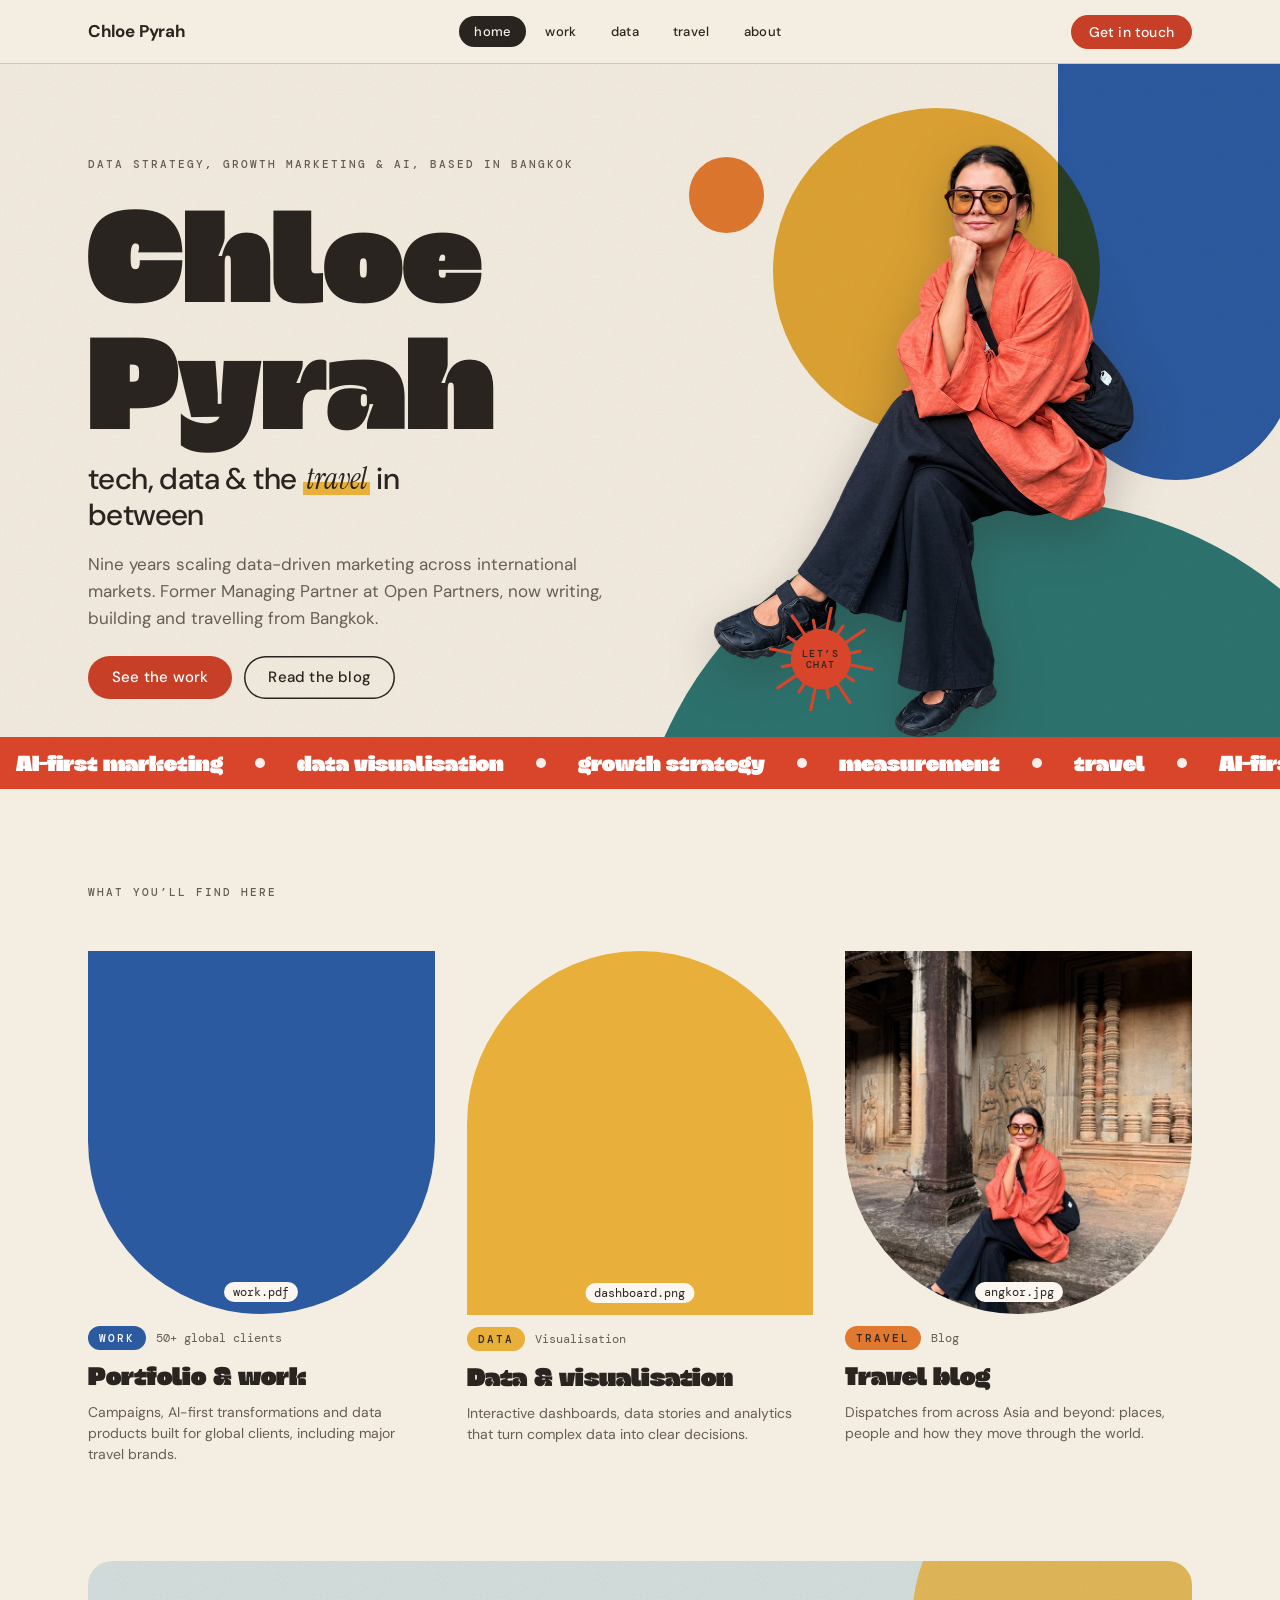
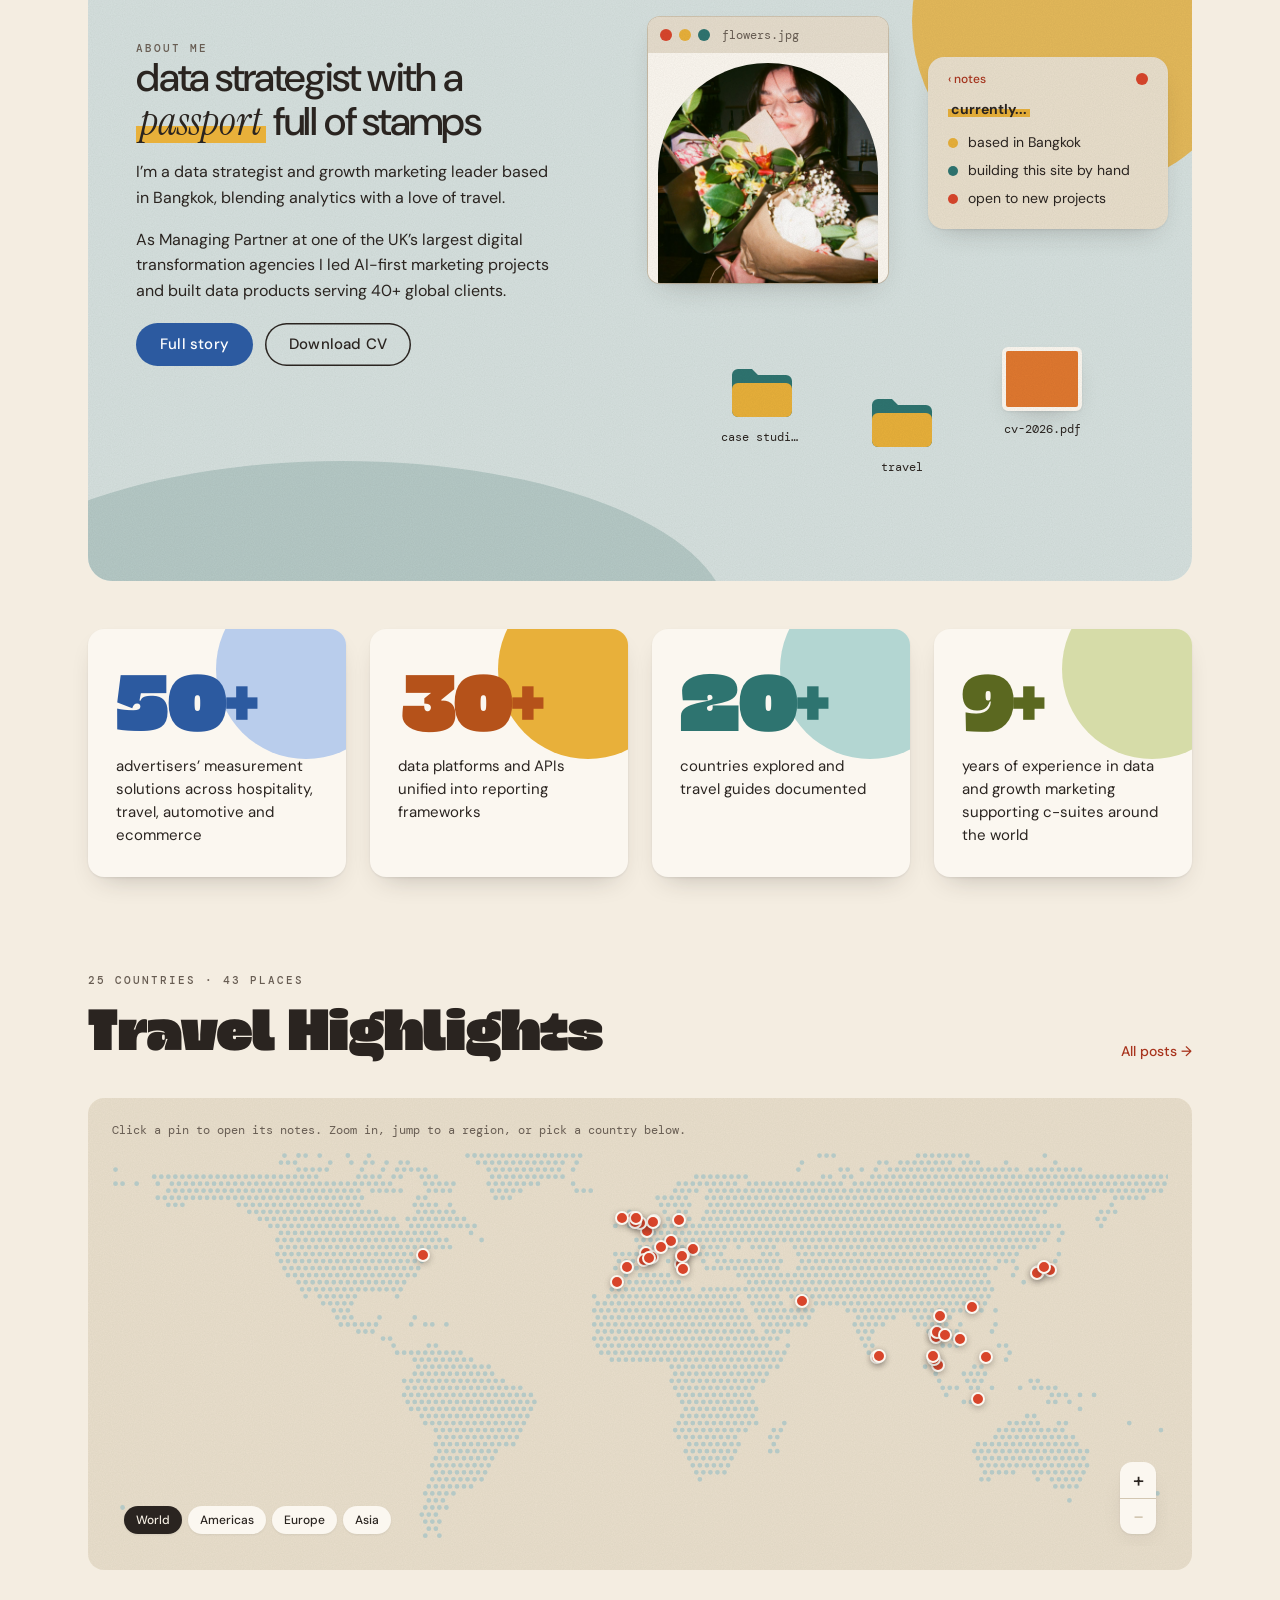
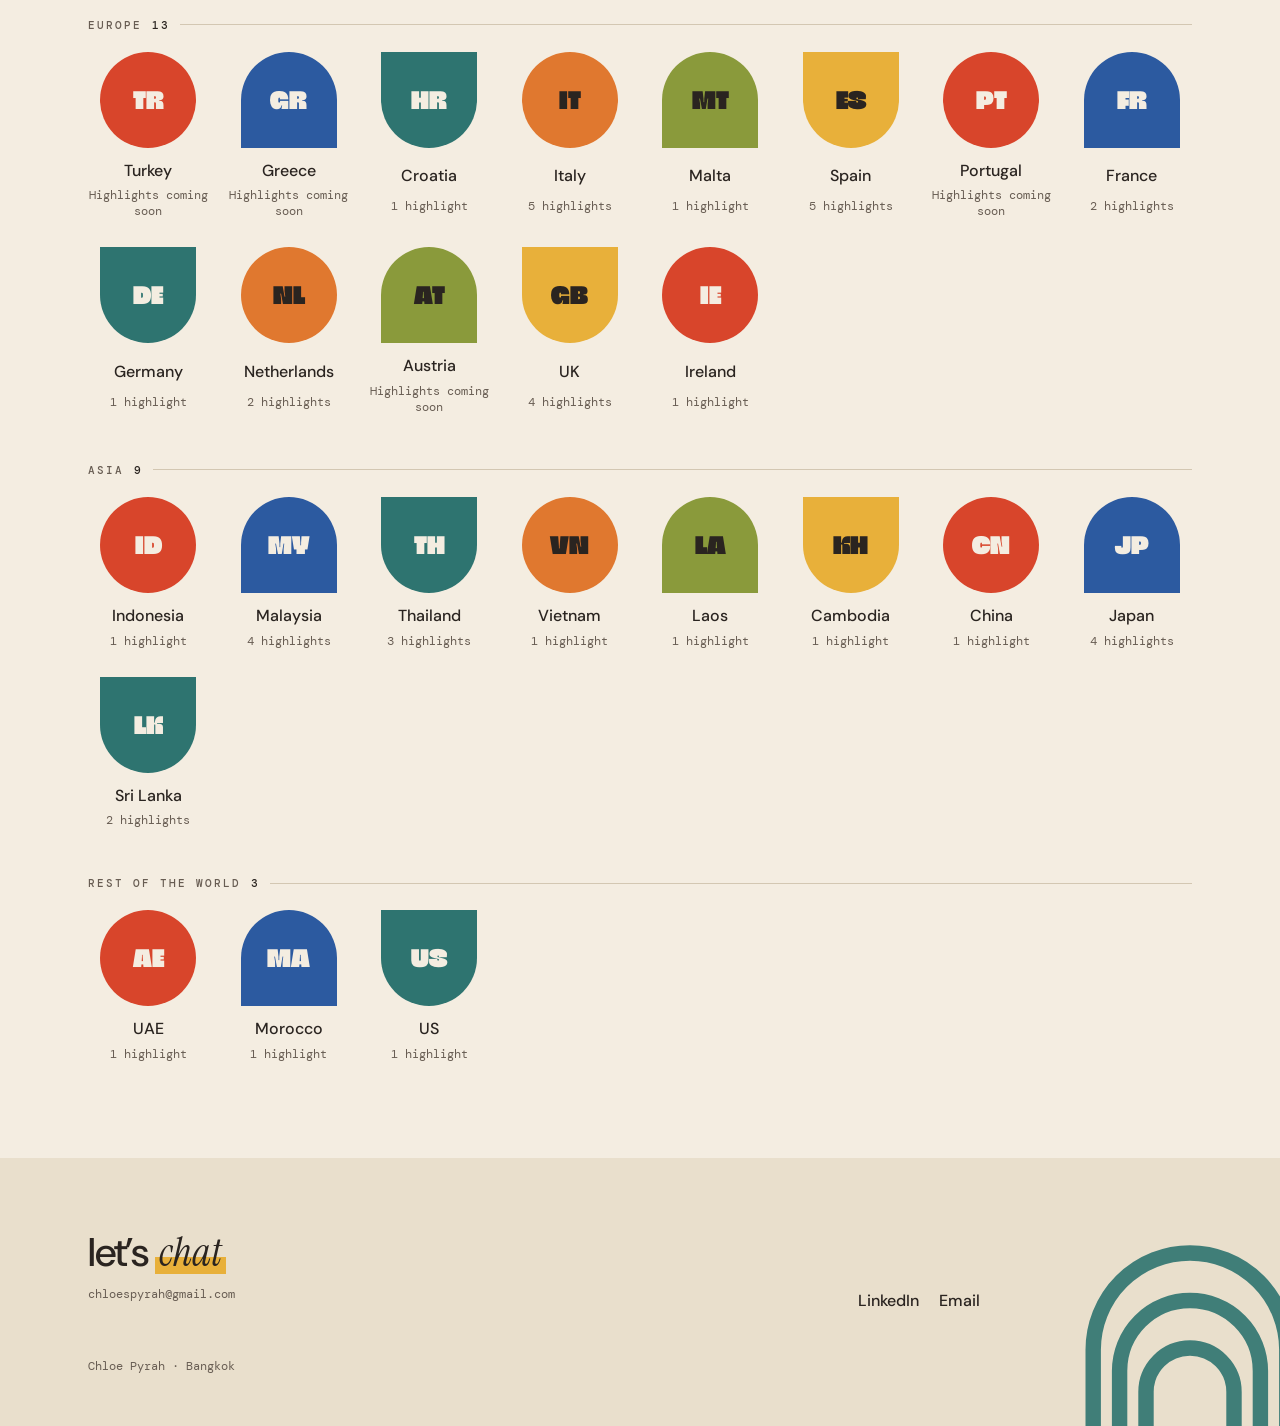
==== index.html @ 3a0828b8 "Update resume" ====
<!DOCTYPE html>
<html lang="en-GB">
<head>
  <meta charset="UTF-8" />
  <meta name="viewport" content="width=device-width, initial-scale=1, viewport-fit=cover" />
  <title>Chloe Pyrah | Tech, data &amp; the travel in between</title>
  <meta name="description" content="Data strategist and growth marketing leader based in Bangkok. Nine years scaling data-driven marketing across international markets." />
  <meta property="og:title" content="Chloe Pyrah" />
  <meta property="og:description" content="Tech, data &amp; the travel in between. Data strategist and growth marketer based in Bangkok." />
  <meta property="og:url" content="https://chloepyrah.com" />
  <meta property="og:image" content="https://chloepyrah.com/assets/img/chloe-seated.png" />
  <meta name="theme-color" content="#f4ede1" />
  <link rel="icon" href="favicon.svg" type="image/svg+xml" />
  <link rel="icon" href="favicon-32.png" type="image/png" sizes="32x32" />
  <link rel="apple-touch-icon" href="apple-touch-icon.png" />
  <link rel="preload" href="assets/fonts/Inktera.woff2" as="font" type="font/woff2" crossorigin />
  <link rel="preconnect" href="https://fonts.googleapis.com" />
  <link rel="preconnect" href="https://fonts.gstatic.com" crossorigin />
  <link rel="stylesheet" href="https://fonts.googleapis.com/css2?family=DM+Mono:wght@400;500&amp;family=DM+Sans:opsz,wght@9..40,400;9..40,500;9..40,700&amp;family=Instrument+Serif:ital@0;1&amp;display=swap" />
  <link rel="stylesheet" href="assets/css/styles.css" />
</head>
<body>
  <a class="skip" href="#main">Skip to content</a>

  <header class="site-header">
    <div class="wrap">
      <a class="site-name" href="index.html">Chloe Pyrah</a>
      <nav class="cp-pillnav" aria-label="Main">
        <a class="cp-pill" href="index.html" aria-current="page">home</a>
        <a class="cp-pill" href="work.html">work</a>
        <a class="cp-pill" href="data.html">data</a>
        <a class="cp-pill" href="travel.html">travel</a>
        <a class="cp-pill" href="about.html">about</a>
      </nav>
      <a class="cp-btn cp-btn-primary" href="mailto:chloespyrah@gmail.com">Get in touch</a>
    </div>
  </header>

  <main id="main">

    <!-- HERO: cut-out portrait sitting on a teal ledge (PortraitHero) -->
    <section class="cp-phero cp-phero-teal" aria-labelledby="hero-name">
      <div class="cp-phero-text">
        <span class="cp-phero-eyebrow">Data strategy, growth marketing &amp; AI, based in Bangkok</span>
        <h1 class="cp-phero-name" id="hero-name">Chloe Pyrah</h1>
        <p class="cp-phero-tagline">tech, data &amp; the <em class="cp-marker">travel</em> in between</p>
        <p class="hero-intro">Nine years scaling data-driven marketing across international markets. Former Managing Partner at Open Partners, now writing, building and travelling from Bangkok.</p>
        <div class="cp-phero-actions">
          <a class="cp-btn cp-btn-primary" href="work.html">See the work</a>
          <a class="cp-btn cp-btn-outline" href="travel.html">Read the blog</a>
        </div>
      </div>
      <div class="cp-phero-stage">
        <span class="cp-phero-arch" aria-hidden="true"></span>
        <span class="cp-phero-sun" aria-hidden="true"></span>
        <span class="cp-phero-dot" aria-hidden="true"></span>
        <div class="cp-phero-figure" style="--cp-seat: 60%; aspect-ratio: 840 / 1185;">
          <span class="cp-phero-ledge" aria-hidden="true"></span>
          <img class="cp-phero-img" src="assets/img/chloe-seated.png" width="840" height="1185" alt="Chloe in an orange linen jacket and amber sunglasses, sitting with her legs crossed" />
        </div>
        <a class="cp-sticker cp-sticker-atom cp-tone-red" href="mailto:chloespyrah@gmail.com" style="width:104px;height:104px"><svg viewBox="0 0 100 100" class="cp-atom" aria-hidden="true"><line x1="50" y1="50" x2="99.0" y2="59.8"/><line x1="50" y1="50" x2="81.6" y2="71.1"/><line x1="50" y1="50" x2="77.8" y2="91.6"/><line x1="50" y1="50" x2="57.4" y2="87.3"/><line x1="50" y1="50" x2="40.2" y2="99.0"/><line x1="50" y1="50" x2="28.9" y2="81.6"/><line x1="50" y1="50" x2="8.4" y2="77.8"/><line x1="50" y1="50" x2="12.7" y2="57.4"/><line x1="50" y1="50" x2="1.0" y2="40.2"/><line x1="50" y1="50" x2="18.4" y2="28.9"/><line x1="50" y1="50" x2="22.2" y2="8.4"/><line x1="50" y1="50" x2="42.6" y2="12.7"/><line x1="50" y1="50" x2="59.8" y2="1.0"/><line x1="50" y1="50" x2="71.1" y2="18.4"/><line x1="50" y1="50" x2="91.6" y2="22.2"/><line x1="50" y1="50" x2="87.3" y2="42.6"/><circle cx="50" cy="50" r="29"/></svg><span class="cp-sticker-text">let&rsquo;s chat</span></a>
      </div>
    </section>

    <div class="cp-marquee cp-tone-red" style="--cp-marquee-speed: 48s">
      <div class="cp-marquee-track"><span class="cp-marquee-row"><span>AI-first marketing</span><span class="cp-marquee-dot" aria-hidden="true"></span><span>data visualisation</span><span class="cp-marquee-dot" aria-hidden="true"></span><span>growth strategy</span><span class="cp-marquee-dot" aria-hidden="true"></span><span>measurement</span><span class="cp-marquee-dot" aria-hidden="true"></span><span>travel</span><span class="cp-marquee-dot" aria-hidden="true"></span></span><span class="cp-marquee-row" aria-hidden="true"><span>AI-first marketing</span><span class="cp-marquee-dot" aria-hidden="true"></span><span>data visualisation</span><span class="cp-marquee-dot" aria-hidden="true"></span><span>growth strategy</span><span class="cp-marquee-dot" aria-hidden="true"></span><span>measurement</span><span class="cp-marquee-dot" aria-hidden="true"></span><span>travel</span><span class="cp-marquee-dot" aria-hidden="true"></span></span></div>
    </div>

    <!-- THREE DOORS -->
    <section class="section" aria-label="What you'll find here">
      <div class="wrap">
        <div class="section-head">
          <div>
            <p class="eyebrow">What you&rsquo;ll find here</p>
          </div>
        </div>
        <div class="case-grid">
          <a class="cp-case cp-case-work cp-case-frame-round" href="work.html">
            <span class="cp-case-media"><span class="cp-case-file">work.pdf</span></span>
            <span class="cp-case-meta"><span class="cp-tag cp-tag-work">Work</span><span class="cp-case-when">50+ global clients</span></span>
            <span class="cp-case-title">Portfolio &amp; work</span>
            <span class="cp-case-summary">Campaigns, AI-first transformations and data products built for global clients, including major travel brands.</span>
          </a>
          <a class="cp-case cp-case-data" href="data.html">
            <span class="cp-case-media"><span class="cp-case-file">dashboard.png</span></span>
            <span class="cp-case-meta"><span class="cp-tag cp-tag-data">Data</span><span class="cp-case-when">Visualisation</span></span>
            <span class="cp-case-title">Data &amp; visualisation</span>
            <span class="cp-case-summary">Interactive dashboards, data stories and analytics that turn complex data into clear decisions.</span>
          </a>
          <a class="cp-case cp-case-travel" href="travel.html">
            <span class="cp-case-media" style="background-image:url(assets/img/angkor.jpg)"><span class="cp-case-file">angkor.jpg</span></span>
            <span class="cp-case-meta"><span class="cp-tag cp-tag-travel">Travel</span><span class="cp-case-when">Blog</span></span>
            <span class="cp-case-title">Travel blog</span>
            <span class="cp-case-summary">Dispatches from across Asia and beyond: places, people and how they move through the world.</span>
          </a>
        </div>
      </div>
    </section>

    <!-- ABOUT: a desktop you can play with -->
    <section class="about-desktop" aria-labelledby="about-title">
      <div class="wrap">
        <div class="cp-desktop cp-desktop-sky">
          <span class="cp-desktop-sun" aria-hidden="true"></span>
          <span class="cp-desktop-hill" aria-hidden="true"></span>

          <div class="about-copy">
            <p class="eyebrow">About me</p>
            <h2 class="h-line" id="about-title">data strategist with a <em class="cp-marker">passport</em> full of stamps</h2>
            <p>I&rsquo;m a data strategist and growth marketing leader based in Bangkok, blending analytics with a love of travel.</p>
            <p>As Managing Partner at one of the UK&rsquo;s largest digital transformation agencies I led AI-first marketing projects and built data products serving 40+ global clients.</p>
            <div class="cp-phero-actions" style="margin-top:20px">
              <a class="cp-btn cp-btn-secondary" href="about.html">Full story</a>
              <a class="cp-btn cp-btn-outline" href="resume.pdf" download="Chloe-Pyrah-CV.pdf">Download CV</a>
            </div>
          </div>

          <section class="cp-win cp-win-photo cp-win-arch" data-drag data-x="560" data-y="56" style="width:240px" aria-label="flowers.jpg">
            <div class="cp-win-handle"><div class="cp-win-bar"><span class="cp-dots" data-cp-nodrag><button type="button" class="cp-dot cp-dot-close" aria-label="Close (it stays)" title="this one stays"></button><button type="button" class="cp-dot cp-dot-min" aria-label="Collapse window" aria-expanded="true"></button><button type="button" class="cp-dot cp-dot-max" aria-label="Bring to front"></button></span><span class="cp-win-title">flowers.jpg</span></div></div>
            <div class="cp-win-body cp-win-body-flush"><img src="assets/img/flowers.jpg" alt="Chloe smiling with her eyes closed, hugging a big bouquet of flowers" style="height:220px;object-fit:cover;width:100%" /></div>
          </section>

          <aside class="cp-note" data-drag data-x="840" data-y="96" style="width:240px" aria-label="currently...">
            <div class="cp-note-bar"><span class="cp-note-app">&lsaquo; notes</span><span class="cp-note-pin cp-fill-red" aria-hidden="true"></span></div>
            <p class="cp-note-title"><mark>currently...</mark></p>
            <ul class="cp-note-list"><li>based in Bangkok</li><li>building this site by hand</li><li>open to new projects</li></ul>
          </aside>

          <div class="icon-row">
            <a class="cp-icon cp-icon-folder" data-drag data-x="620" data-y="400" href="work.html"><svg viewBox="0 0 64 52" class="cp-folder" aria-hidden="true"><path class="cp-folder-back" d="M2 8a6 6 0 0 1 6-6h14l6 6h28a6 6 0 0 1 6 6v30a6 6 0 0 1-6 6H8a6 6 0 0 1-6-6z"/><rect class="cp-folder-front" x="2" y="16" width="60" height="34" rx="6"/></svg><span class="cp-icon-label">case studies</span></a>
            <a class="cp-icon cp-icon-folder" data-drag data-x="760" data-y="430" href="travel.html"><svg viewBox="0 0 64 52" class="cp-folder" aria-hidden="true"><path class="cp-folder-back" d="M2 8a6 6 0 0 1 6-6h14l6 6h28a6 6 0 0 1 6 6v30a6 6 0 0 1-6 6H8a6 6 0 0 1-6-6z"/><rect class="cp-folder-front" x="2" y="16" width="60" height="34" rx="6"/></svg><span class="cp-icon-label">travel</span></a>
            <a class="cp-icon cp-icon-file" data-drag data-x="900" data-y="380" href="resume.pdf" download="Chloe-Pyrah-CV.pdf"><span class="cp-thumb cp-thumb-orange"></span><span class="cp-icon-label">cv-2026.pdf</span></a>
          </div>
        </div>

        <div class="stat-row">
          <figure class="cp-stat cp-stat-blue"><span class="cp-stat-disc" aria-hidden="true"></span><div class="cp-stat-value">50+</div><figcaption><span class="cp-stat-label">advertisers&rsquo; measurement solutions across hospitality, travel, automotive and ecommerce</span></figcaption></figure>
          <figure class="cp-stat cp-stat-orange"><span class="cp-stat-disc" aria-hidden="true"></span><div class="cp-stat-value">30+</div><figcaption><span class="cp-stat-label">data platforms and APIs unified into reporting frameworks</span></figcaption></figure>
          <figure class="cp-stat cp-stat-teal"><span class="cp-stat-disc" aria-hidden="true"></span><div class="cp-stat-value">20+</div><figcaption><span class="cp-stat-label">countries explored and travel guides documented</span></figcaption></figure>
          <figure class="cp-stat cp-stat-green"><span class="cp-stat-disc" aria-hidden="true"></span><div class="cp-stat-value">9+</div><figcaption><span class="cp-stat-label">years of experience in data and growth marketing supporting c-suites around the world</span></figcaption></figure>
        </div>
      </div>
    </section>

    <!-- TRAVEL -->
    <section class="section" aria-labelledby="places-title">
      <div class="wrap">
        <div class="section-head">
          <div>
            <p class="eyebrow">25 countries &middot; 43 places</p>
            <h2 class="h-display" id="places-title">Travel Highlights</h2>
          </div>
          <a class="link-arrow" href="travel.html">All posts &rarr;</a>
        </div>
        <!-- Travel map: edit the places list below to change pins and notes -->
        <div class="travel-map" id="travel-map"></div>
        <script type="application/json" id="travel-places">
[
 {
  "name": "Bali",
  "country": "Indonesia",
  "region": "Indonesia",
  "lat": -8.4,
  "lon": 115.2,
  "href": "travel.html",
  "notes": [
   "Guide coming soon"
  ]
 },
 {
  "name": "Kuala Lumpur",
  "country": "Malaysia",
  "region": "Malaysia",
  "lat": 3.14,
  "lon": 101.69,
  "href": "travel.html",
  "date": "Oct 2026",
  "notes": [
   {
    "label": "Stay",
    "text": "The Chow Kit"
   },
   {
    "label": "Eat",
    "text": "Take a drive out to River View Seafood Restaurant in Kuala Selangor"
   },
   {
    "label": "Do",
    "text": "Book shopping at REXKL"
   },
   {
    "label": "Tip",
    "text": "Do the National Museum of Malaysia on your first day to learn about the country"
   },
   {
    "label": "Cocktails",
    "text": "The Listening Bar"
   }
  ]
 },
 {
  "name": "Penang",
  "country": "Malaysia",
  "region": "Malaysia",
  "lat": 5.41,
  "lon": 100.33,
  "href": "travel.html",
  "date": "Apr 2026",
  "notes": [
   {
    "label": "Stay",
    "text": "The Blue Mansion"
   },
   {
    "label": "Eat",
    "text": "Get up early for a Toh Soon Cafe breakfast. Soft eggs with charcoal toast."
   },
   {
    "label": "Do",
    "text": "Boutique shopping at Six Senses and 2mm"
   },
   {
    "label": "Tip",
    "text": "Send a postcard from The Postcard Shop"
   },
   {
    "label": "Coffee",
    "text": "Heim"
   },
   {
    "label": "Cocktails",
    "text": "Curios-City"
   }
  ]
 },
 {
  "name": "Langkawi",
  "country": "Malaysia",
  "region": "Malaysia",
  "lat": 6.35,
  "lon": 99.8,
  "href": "travel.html",
  "date": "Mar 2026",
  "notes": [
   {
    "label": "Stay",
    "text": "Bon Ton Kampung Houses"
   },
   {
    "label": "Eat",
    "text": "Beach BBQ satay spots"
   },
   {
    "label": "Do",
    "text": "A morning trip around the north-east mangroves, then an afternoon dip at Seven Wells Waterfall"
   },
   {
    "label": "Tip",
    "text": "Rent a car from the beach high streets for a cheaper price and drive everywhere"
   },
   {
    "label": "Coffee",
    "text": "Ngopi Pantai"
   }
  ]
 },
 {
  "name": "Sandakan",
  "country": "Malaysia",
  "region": "Malaysia",
  "lat": 5.84,
  "lon": 118.12,
  "href": "travel.html",
  "date": "Mar 2023",
  "notes": [
   {
    "label": "Stay",
    "text": "The Shangri-La Rasa Ria"
   },
   {
    "label": "Eat",
    "text": "A local-style laksa"
   },
   {
    "label": "Do",
    "text": "Sail away from the shore for an incredible view of Mount Kinabalu"
   },
   {
    "label": "Tip",
    "text": "Book a tour guide for the orangutans; they will get you to the best viewing spots (and tip your guide)"
   }
  ]
 },
 {
  "name": "Bangkok",
  "country": "Thailand",
  "region": "Thailand",
  "lat": 13.75,
  "lon": 100.5,
  "href": "travel.html",
  "date": "Oct 2026",
  "notes": [
   {
    "label": "Stay",
    "text": "The Mustang Blu"
   },
   {
    "label": "Eat",
    "text": "Khao soi may be a northern Thai dish, but it will always be my number one!"
   },
   {
    "label": "Do",
    "text": "An evening hopping between XXG, Wallflower and Tep Bar"
   },
   {
    "label": "Tip",
    "text": "An afternoon in Song Wat and Talat Noi"
   },
   {
    "label": "Coffee",
    "text": "Piccolo Vicolo Cafe, Ratchathewi"
   },
   {
    "label": "Cocktails",
    "text": "Dry Wave"
   }
  ]
 },
 {
  "name": "Pattaya",
  "country": "Thailand",
  "region": "Thailand",
  "lat": 12.93,
  "lon": 100.88,
  "href": "travel.html",
  "date": "Oct 2026",
  "notes": [
   {
    "label": "Stay",
    "text": "The Standard Hotel"
   },
   {
    "label": "Eat",
    "text": "Walk along the beach and find a local BBQ seafood joint"
   },
   {
    "label": "Do",
    "text": "A catamaran day trip out to sea"
   },
   {
    "label": "Tip",
    "text": "Stay and play in Jomtien to escape the chaos of central Pattaya"
   }
  ]
 },
 {
  "name": "Khao Yai",
  "country": "Thailand",
  "region": "Thailand",
  "lat": 14.44,
  "lon": 101.37,
  "href": "travel.html",
  "date": "Jul 2026",
  "notes": [
   {
    "label": "Stay",
    "text": "Sala Villas"
   },
   {
    "label": "Eat",
    "text": "Sunset BBQ at Midwinter"
   },
   {
    "label": "Do",
    "text": "Morning safari followed by wine tasting at PB Valley"
   },
   {
    "label": "Tip",
    "text": "Book safaris ahead of time; guides can get fully booked"
   }
  ]
 },
 {
  "name": "Nha Trang",
  "country": "Vietnam",
  "region": "Vietnam",
  "lat": 12.24,
  "lon": 109.19,
  "href": "travel.html",
  "notes": [
   "Guide coming soon"
  ]
 },
 {
  "name": "Luang Prabang",
  "country": "Laos",
  "region": "Laos",
  "lat": 19.89,
  "lon": 102.13,
  "href": "travel.html",
  "notes": [
   "Guide coming soon"
  ]
 },
 {
  "name": "Siem Reap",
  "country": "Cambodia",
  "region": "Cambodia",
  "lat": 13.36,
  "lon": 103.86,
  "href": "travel.html",
  "date": "Sep 2026",
  "notes": [
   {
    "label": "Stay",
    "text": "Mango Kesararam"
   },
   {
    "label": "Do",
    "text": "Make sure to visit the Landmine Museum as well as the main attractions"
   },
   {
    "label": "Tip",
    "text": "Bring US dollars in cash; they will get you further than local cash or card payments"
   }
  ]
 },
 {
  "name": "Guangzhou",
  "country": "China",
  "region": "China",
  "lat": 23.13,
  "lon": 113.26,
  "href": "travel.html",
  "notes": [
   "Guide coming soon"
  ]
 },
 {
  "name": "Tokyo",
  "country": "Japan",
  "region": "Japan",
  "lat": 35.68,
  "lon": 139.69,
  "href": "travel.html",
  "date": "Apr 2026",
  "notes": [
   {
    "label": "Stay",
    "text": "Around Yoyogi Park, for a nice view but close to Harajuku and Shibuya"
   },
   {
    "label": "Eat",
    "text": "Less sushi, more ramen"
   },
   {
    "label": "Do",
    "text": "Vintage shopping at Amore, Hive and Casanova"
   },
   {
    "label": "Tip",
    "text": "Drinking in Golden Gai is essential"
   }
  ]
 },
 {
  "name": "Kyoto",
  "country": "Japan",
  "region": "Japan",
  "lat": 35.01,
  "lon": 135.77,
  "href": "travel.html",
  "date": "Apr 2019",
  "notes": [
   {
    "label": "Stay",
    "text": "Guest houses over hotels! Great hosts and hospitality at HoNoDo COBO"
   },
   {
    "label": "Eat",
    "text": "Beef noodle bowls after a cold walk"
   },
   {
    "label": "Do",
    "text": "Walk to the top of the hill at the deer park for an amazing view"
   },
   {
    "label": "Tip",
    "text": "Go as early as possible for the bamboo groves"
   }
  ]
 },
 {
  "name": "Osaka",
  "country": "Japan",
  "region": "Japan",
  "lat": 34.69,
  "lon": 135.5,
  "href": "travel.html",
  "notes": [
   "Guide coming soon"
  ]
 },
 {
  "name": "Hakuba",
  "country": "Japan",
  "region": "Japan",
  "lat": 36.7,
  "lon": 137.86,
  "href": "travel.html",
  "date": "Apr 2019",
  "notes": [
   {
    "label": "Stay",
    "text": "Morino Ski Lodge"
   },
   {
    "label": "Eat",
    "text": "A bowl of ramen on top of a mountain"
   },
   {
    "label": "Do",
    "text": "Make time for a post-ski onsen dip"
   },
   {
    "label": "Tip",
    "text": "Ski a couple of days out of season for quiet slopes"
   }
  ]
 },
 {
  "name": "Dubai",
  "country": "UAE",
  "region": "UAE",
  "lat": 25.2,
  "lon": 55.27,
  "href": "travel.html",
  "date": "Nov 2023",
  "notes": [
   {
    "label": "Eat",
    "text": "Daily portions of hummus"
   },
   {
    "label": "Do",
    "text": "Take a yacht or catamaran trip to see the skyline from the water"
   },
   {
    "label": "Tip",
    "text": "Sunset in the sand dunes is a must!"
   }
  ]
 },
 {
  "name": "Marrakesh",
  "country": "Morocco",
  "region": "Morocco",
  "lat": 31.63,
  "lon": -7.99,
  "href": "travel.html",
  "date": "Jun 2025",
  "notes": [
   {
    "label": "Eat",
    "text": "A lamb and prune tagine once nearly brought me to tears"
   },
   {
    "label": "Do",
    "text": "Visit the Amal Women's Training Center for a cooking class"
   },
   {
    "label": "Tip",
    "text": "Shop for gorgeous homewares and leather shoes in the souks"
   }
  ]
 },
 {
  "name": "Dubrovnik",
  "country": "Croatia",
  "region": "Croatia",
  "lat": 42.65,
  "lon": 18.09,
  "href": "travel.html",
  "notes": [
   "Guide coming soon"
  ]
 },
 {
  "name": "Sicily",
  "country": "Italy",
  "region": "Italy",
  "lat": 37.6,
  "lon": 14.0,
  "href": "travel.html",
  "notes": [
   {
    "label": "Stay",
    "text": "Book a farmhouse over a hotel"
   },
   {
    "label": "Eat",
    "text": "Anything from the menu boards at Ristorante a Scicli"
   },
   {
    "label": "Do",
    "text": "Book a classic yacht day trip from Syracuse"
   },
   {
    "label": "Tip",
    "text": "Go to Modica and explore its streets of wine bars"
   }
  ],
  "date": "Sep 2026"
 },
 {
  "name": "Naples",
  "country": "Italy",
  "region": "Italy",
  "lat": 40.85,
  "lon": 14.27,
  "href": "travel.html",
  "notes": [
   "Guide coming soon"
  ]
 },
 {
  "name": "Sorrento, Amalfi & Ravello",
  "country": "Italy",
  "region": "Italy",
  "lat": 40.63,
  "lon": 14.6,
  "href": "travel.html",
  "notes": [
   {
    "label": "Stay",
    "text": "Book a guest house as high up as you can go for the most beautiful views"
   },
   {
    "label": "Eat",
    "text": "Neapolitan pizza wherever you can"
   },
   {
    "label": "Do",
    "text": "A day trip to Capri by boat"
   },
   {
    "label": "Tip",
    "text": "Invest in a private transfer from Naples airport; public transport is busy and difficult"
   }
  ],
  "date": "Jul 2025"
 },
 {
  "name": "Capri",
  "country": "Italy",
  "region": "Italy",
  "lat": 40.55,
  "lon": 14.24,
  "href": "travel.html",
  "notes": [
   {
    "label": "Stay",
    "text": "Stay in Anacapri to avoid the crowds of the main areas"
   },
   {
    "label": "Eat",
    "text": "Le Camerelle"
   },
   {
    "label": "Do",
    "text": "An evening shopping spree followed by al fresco Aperols"
   },
   {
    "label": "Tip",
    "text": "Don't rely on Google Maps, and try to stay close to a main road. It's easy to get lost!"
   },
   {
    "label": "Cocktails",
    "text": "La Zagara"
   }
  ],
  "date": "Jul 2025"
 },
 {
  "name": "Lake Garda",
  "country": "Italy",
  "region": "Italy",
  "lat": 45.6,
  "lon": 10.65,
  "href": "travel.html",
  "notes": [
   {
    "label": "Stay",
    "text": "Stay in Riva del Garda to avoid the crowds"
   },
   {
    "label": "Eat",
    "text": "Local fish dishes, freshly caught from the lake"
   },
   {
    "label": "Do",
    "text": "Catamaran hire is essential!"
   },
   {
    "label": "Tip",
    "text": "It's a cycling hub, so hire some bikes in an area set up for exploring that way"
   }
  ],
  "date": "Aug 2018"
 },
 {
  "name": "Barcelona",
  "country": "Spain",
  "region": "Spain",
  "lat": 41.39,
  "lon": 2.17,
  "href": "travel.html",
  "notes": [
   {
    "label": "Stay",
    "text": "The Hoxton, Poblenou"
   },
   {
    "label": "Eat",
    "text": "Local cured meats with local cheeses"
   },
   {
    "label": "Do",
    "text": "Time your trip for a music festival; Barcelona hosts some of the best in the world"
   },
   {
    "label": "Tip",
    "text": "A sunset trip to Montjuïc Castle for the best views of the city skyline"
   }
  ],
  "date": "Jun 2024"
 },
 {
  "name": "Malaga",
  "country": "Spain",
  "region": "Spain",
  "lat": 36.72,
  "lon": -4.42,
  "href": "travel.html",
  "notes": [
   "Guide coming soon"
  ]
 },
 {
  "name": "Ibiza",
  "country": "Spain",
  "region": "Spain",
  "lat": 38.98,
  "lon": 1.43,
  "href": "travel.html",
  "notes": [
   "Guide coming soon"
  ]
 },
 {
  "name": "Menorca",
  "country": "Spain",
  "region": "Spain",
  "lat": 39.95,
  "lon": 4.05,
  "href": "travel.html",
  "notes": [
   "Guide coming soon"
  ]
 },
 {
  "name": "Mallorca",
  "country": "Spain",
  "region": "Spain",
  "lat": 39.6,
  "lon": 2.9,
  "href": "travel.html",
  "notes": [
   "Guide coming soon"
  ]
 },
 {
  "name": "Cannes",
  "country": "France",
  "region": "France",
  "lat": 43.55,
  "lon": 7.02,
  "href": "travel.html",
  "notes": [
   "Guide coming soon"
  ]
 },
 {
  "name": "Paris",
  "country": "France",
  "region": "France",
  "lat": 48.86,
  "lon": 2.35,
  "href": "travel.html",
  "notes": [
   "Guide coming soon"
  ]
 },
 {
  "name": "Valletta",
  "country": "Malta",
  "region": "Malta",
  "lat": 35.9,
  "lon": 14.51,
  "href": "travel.html",
  "notes": [
   "Guide coming soon"
  ]
 },
 {
  "name": "Berlin",
  "country": "Germany",
  "region": "Germany",
  "lat": 52.52,
  "lon": 13.4,
  "href": "travel.html",
  "notes": [
   "Guide coming soon"
  ]
 },
 {
  "name": "Amsterdam",
  "country": "Netherlands",
  "region": "Netherlands",
  "lat": 52.37,
  "lon": 4.9,
  "href": "travel.html",
  "notes": [
   "Guide coming soon"
  ]
 },
 {
  "name": "Rotterdam",
  "country": "Netherlands",
  "region": "Netherlands",
  "lat": 51.92,
  "lon": 4.48,
  "href": "travel.html",
  "notes": [
   {
    "label": "Eat",
    "text": "Sandwiches at Guliano"
   },
   {
    "label": "Do",
    "text": "An afternoon at Depot Boijmans Van Beuningen"
   },
   {
    "label": "Tip",
    "text": "Time your visit for King's Day to see the city at its best"
   }
  ]
 },
 {
  "name": "Manchester",
  "country": "UK",
  "region": "UK",
  "lat": 53.48,
  "lon": -2.24,
  "href": "travel.html",
  "notes": [
   {
    "label": "Stay",
    "text": "The top-floor suites at Native"
   },
   {
    "label": "Eat",
    "text": "Okra fries at Bundobust"
   },
   {
    "label": "Do",
    "text": "An afternoon shopping in the Northern Quarter and an evening drinking in Ancoats"
   },
   {
    "label": "Tip",
    "text": "Look out for the symbol of Manchester everywhere: the worker bee!"
   },
   {
    "label": "Coffee",
    "text": "Federal"
   },
   {
    "label": "Cocktails",
    "text": "Tomato margarita at Stray"
   }
  ]
 },
 {
  "name": "London",
  "country": "UK",
  "region": "UK",
  "lat": 51.51,
  "lon": -0.13,
  "href": "travel.html",
  "notes": [
   {
    "label": "Stay",
    "text": "The Standard, King's Cross"
   },
   {
    "label": "Eat",
    "text": "Bacon & egg naan breakfast at Dishoom"
   },
   {
    "label": "Do",
    "text": "Lime bike to Victoria Park and grab a takeaway pizza and some tinnies"
   },
   {
    "label": "Coffee",
    "text": "Allpress Dalston"
   },
   {
    "label": "Cocktails",
    "text": "SOMA"
   }
  ]
 },
 {
  "name": "Cotswolds",
  "country": "UK",
  "region": "UK",
  "lat": 51.83,
  "lon": -1.83,
  "href": "travel.html",
  "notes": [
   {
    "label": "Stay",
    "text": "The Bull in Burford"
   },
   {
    "label": "Eat",
    "text": "The slow-cooked pork at Worton Kitchen Garden"
   },
   {
    "label": "Do",
    "text": "A day trip to the grounds of Blenheim Palace"
   },
   {
    "label": "Cocktails",
    "text": "Soho Farmhouse"
   }
  ]
 },
 {
  "name": "Sheffield",
  "country": "UK",
  "region": "UK",
  "lat": 53.38,
  "lon": -1.47,
  "href": "travel.html",
  "notes": [
   {
    "label": "Stay",
    "text": "Book a hotel on the outskirts, closer to the Peak District"
   },
   {
    "label": "Eat",
    "text": "Small plates from Bench"
   },
   {
    "label": "Do",
    "text": "A day trip to the Peak District"
   },
   {
    "label": "Tip",
    "text": "Visit on Tramlines weekend to see the city at its best"
   },
   {
    "label": "Coffee",
    "text": "Anything along Sharrow Vale"
   },
   {
    "label": "Cocktails",
    "text": "The Pearl on Park Hill"
   }
  ]
 },
 {
  "name": "Dublin",
  "country": "Ireland",
  "region": "Ireland",
  "lat": 53.35,
  "lon": -6.26,
  "href": "travel.html",
  "notes": [
   "Guide coming soon"
  ]
 },
 {
  "name": "NYC",
  "country": "US",
  "region": "US",
  "lat": 40.71,
  "lon": -74.0,
  "href": "travel.html",
  "notes": [
   "Guide coming soon"
  ]
 },
 {
  "name": "Hiriketiya",
  "country": "Sri Lanka",
  "region": "Sri Lanka",
  "lat": 5.96,
  "lon": 80.71,
  "href": "travel.html",
  "notes": [
   {
    "label": "Stay",
    "text": "MOND"
   },
   {
    "label": "Eat",
    "text": "Smoke & Bitters"
   },
   {
    "label": "Do",
    "text": "An early-morning surfing lesson"
   },
   {
    "label": "Tip",
    "text": "Go out dancing at least once!"
   },
   {
    "label": "Coffee",
    "text": "Bunch"
   },
   {
    "label": "Cocktails",
    "text": "RAA"
   }
  ],
  "date": "Feb 2026"
 },
 {
  "name": "Yala",
  "country": "Sri Lanka",
  "region": "Sri Lanka",
  "lat": 6.37,
  "lon": 81.52,
  "href": "travel.html",
  "notes": [
   {
    "label": "Stay",
    "text": "DoubleTree by Hilton"
   },
   {
    "label": "Do",
    "text": "The earliest possible safari, to see the sunrise over the national park"
   },
   {
    "label": "Tip",
    "text": "Group trips are just as good as the private ones"
   }
  ],
  "date": "Feb 2026"
 }
]
        </script>
        <div class="place-group"><h3 class="place-group-title">Europe <span>13</span></h3><div class="places"><button type="button" class="place" data-country="Turkey" aria-pressed="false" aria-label="Show Turkey on the map"><span class="place-shape cp-fill-red" aria-hidden="true">TR</span><span class="place-name">Turkey</span><span class="place-region">Highlights coming soon</span></button><button type="button" class="place" data-country="Greece" aria-pressed="false" aria-label="Show Greece on the map"><span class="place-shape cp-fill-blue" aria-hidden="true">GR</span><span class="place-name">Greece</span><span class="place-region">Highlights coming soon</span></button><button type="button" class="place" data-country="Croatia" aria-pressed="false" aria-label="Show Croatia on the map"><span class="place-shape cp-fill-teal" aria-hidden="true">HR</span><span class="place-name">Croatia</span><span class="place-region">1 highlight</span></button><button type="button" class="place" data-country="Italy" aria-pressed="false" aria-label="Show Italy on the map"><span class="place-shape cp-fill-orange" aria-hidden="true">IT</span><span class="place-name">Italy</span><span class="place-region">5 highlights</span></button><button type="button" class="place" data-country="Malta" aria-pressed="false" aria-label="Show Malta on the map"><span class="place-shape cp-fill-olive" aria-hidden="true">MT</span><span class="place-name">Malta</span><span class="place-region">1 highlight</span></button><button type="button" class="place" data-country="Spain" aria-pressed="false" aria-label="Show Spain on the map"><span class="place-shape cp-fill-marker" aria-hidden="true">ES</span><span class="place-name">Spain</span><span class="place-region">5 highlights</span></button><button type="button" class="place" data-country="Portugal" aria-pressed="false" aria-label="Show Portugal on the map"><span class="place-shape cp-fill-red" aria-hidden="true">PT</span><span class="place-name">Portugal</span><span class="place-region">Highlights coming soon</span></button><button type="button" class="place" data-country="France" aria-pressed="false" aria-label="Show France on the map"><span class="place-shape cp-fill-blue" aria-hidden="true">FR</span><span class="place-name">France</span><span class="place-region">2 highlights</span></button><button type="button" class="place" data-country="Germany" aria-pressed="false" aria-label="Show Germany on the map"><span class="place-shape cp-fill-teal" aria-hidden="true">DE</span><span class="place-name">Germany</span><span class="place-region">1 highlight</span></button><button type="button" class="place" data-country="Netherlands" aria-pressed="false" aria-label="Show Netherlands on the map"><span class="place-shape cp-fill-orange" aria-hidden="true">NL</span><span class="place-name">Netherlands</span><span class="place-region">2 highlights</span></button><button type="button" class="place" data-country="Austria" aria-pressed="false" aria-label="Show Austria on the map"><span class="place-shape cp-fill-olive" aria-hidden="true">AT</span><span class="place-name">Austria</span><span class="place-region">Highlights coming soon</span></button><button type="button" class="place" data-country="UK" aria-pressed="false" aria-label="Show UK on the map"><span class="place-shape cp-fill-marker" aria-hidden="true">GB</span><span class="place-name">UK</span><span class="place-region">4 highlights</span></button><button type="button" class="place" data-country="Ireland" aria-pressed="false" aria-label="Show Ireland on the map"><span class="place-shape cp-fill-red" aria-hidden="true">IE</span><span class="place-name">Ireland</span><span class="place-region">1 highlight</span></button></div></div>
<div class="place-group"><h3 class="place-group-title">Asia <span>9</span></h3><div class="places"><button type="button" class="place" data-country="Indonesia" aria-pressed="false" aria-label="Show Indonesia on the map"><span class="place-shape cp-fill-red" aria-hidden="true">ID</span><span class="place-name">Indonesia</span><span class="place-region">1 highlight</span></button><button type="button" class="place" data-country="Malaysia" aria-pressed="false" aria-label="Show Malaysia on the map"><span class="place-shape cp-fill-blue" aria-hidden="true">MY</span><span class="place-name">Malaysia</span><span class="place-region">4 highlights</span></button><button type="button" class="place" data-country="Thailand" aria-pressed="false" aria-label="Show Thailand on the map"><span class="place-shape cp-fill-teal" aria-hidden="true">TH</span><span class="place-name">Thailand</span><span class="place-region">3 highlights</span></button><button type="button" class="place" data-country="Vietnam" aria-pressed="false" aria-label="Show Vietnam on the map"><span class="place-shape cp-fill-orange" aria-hidden="true">VN</span><span class="place-name">Vietnam</span><span class="place-region">1 highlight</span></button><button type="button" class="place" data-country="Laos" aria-pressed="false" aria-label="Show Laos on the map"><span class="place-shape cp-fill-olive" aria-hidden="true">LA</span><span class="place-name">Laos</span><span class="place-region">1 highlight</span></button><button type="button" class="place" data-country="Cambodia" aria-pressed="false" aria-label="Show Cambodia on the map"><span class="place-shape cp-fill-marker" aria-hidden="true">KH</span><span class="place-name">Cambodia</span><span class="place-region">1 highlight</span></button><button type="button" class="place" data-country="China" aria-pressed="false" aria-label="Show China on the map"><span class="place-shape cp-fill-red" aria-hidden="true">CN</span><span class="place-name">China</span><span class="place-region">1 highlight</span></button><button type="button" class="place" data-country="Japan" aria-pressed="false" aria-label="Show Japan on the map"><span class="place-shape cp-fill-blue" aria-hidden="true">JP</span><span class="place-name">Japan</span><span class="place-region">4 highlights</span></button><button type="button" class="place" data-country="Sri Lanka" aria-pressed="false" aria-label="Show Sri Lanka on the map"><span class="place-shape cp-fill-teal" aria-hidden="true">LK</span><span class="place-name">Sri Lanka</span><span class="place-region">2 highlights</span></button></div></div>
<div class="place-group"><h3 class="place-group-title">Rest of the world <span>3</span></h3><div class="places"><button type="button" class="place" data-country="UAE" aria-pressed="false" aria-label="Show UAE on the map"><span class="place-shape cp-fill-red" aria-hidden="true">AE</span><span class="place-name">UAE</span><span class="place-region">1 highlight</span></button><button type="button" class="place" data-country="Morocco" aria-pressed="false" aria-label="Show Morocco on the map"><span class="place-shape cp-fill-blue" aria-hidden="true">MA</span><span class="place-name">Morocco</span><span class="place-region">1 highlight</span></button><button type="button" class="place" data-country="US" aria-pressed="false" aria-label="Show US on the map"><span class="place-shape cp-fill-teal" aria-hidden="true">US</span><span class="place-name">US</span><span class="place-region">1 highlight</span></button></div></div>
      </div>
    </section>

  </main>

  <footer class="site-footer">
    <svg viewBox="0 0 100 100" class="footer-arches cp-motif cp-fill-teal" style="width:220px" aria-hidden="true"><path class="cp-motif-arch" d="M 6 96 L 6 60.8 A 44 44 0 0 1 94 60.8 L 94 96"/><path class="cp-motif-arch" d="M 18 96 L 18 70.4 A 32 32 0 0 1 82 70.4 L 82 96"/><path class="cp-motif-arch" d="M 30 96 L 30 80.0 A 20 20 0 0 1 70 80.0 L 70 96"/></svg>
    <div class="wrap">
      <div class="footer-top">
        <div>
          <p class="h-line">let&rsquo;s <em class="cp-marker">chat</em></p>
          <p class="footer-small" style="margin-top:12px">chloespyrah@gmail.com</p>
        </div>
        <nav class="footer-links" aria-label="Elsewhere">
          <a href="https://linkedin.com/in/chloepyrah" target="_blank" rel="noopener">LinkedIn</a>
          <a href="mailto:chloespyrah@gmail.com">Email</a>
        </nav>
      </div>
      <p class="footer-small">Chloe Pyrah &middot; Bangkok</p>
    </div>
  </footer>

  <script src="assets/js/site.js"></script>
  <script src="assets/js/travel-map.js"></script>
  <script>
    var travelMap = CPTravelMap(document.getElementById("travel-map"), {
      places: JSON.parse(document.getElementById("travel-places").textContent),
      countries: {"Turkey": {"lat": 39, "lon": 35}, "Greece": {"lat": 39, "lon": 22}, "Portugal": {"lat": 39.6, "lon": -8}, "Austria": {"lat": 47.6, "lon": 14.1}},
      caption: "Click a pin to open its notes. Zoom in, jump to a region, or pick a country below.",
      onFilter: function (name) {
        document.querySelectorAll(".place[data-country]").forEach(function (b) { b.setAttribute("aria-pressed", b.dataset.country === name ? "true" : "false"); });
      }
    });
    document.querySelectorAll(".place[data-country]").forEach(function (b) {
      b.addEventListener("click", function () {
        var on = b.getAttribute("aria-pressed") === "true";
        if (on) { travelMap.filter(null); travelMap.goTo({ lon: 10, lat: 10, z: 1 }); }
        else { travelMap.filter(b.dataset.country); document.getElementById("travel-map").scrollIntoView({ behavior: "smooth", block: "center" }); }
      });
    });
  </script>
</body>
</html>
---- assets/css/styles.css ----
/* chloepyrah.com: styles generated from the Chloe Pyrah design system */
@font-face { font-family: "Inktera"; src: url("../fonts/Inktera.woff2") format("woff2"); font-weight: 400; font-style: normal; font-display: swap; }

:root {
  --paper: #f4ede1;
  --surface: #fbf7f0;
  --linen: #e9dfcc;
  --sky: #d6e1df;
  --sky-deep: #b5c9c6;
  --chrome: #e6ddcd;
  --line: #d3c7b2;
  --ink: #2a2420;
  --ink-muted: #685d53;
  --red: #d8452b;
  --red-fill: #c63f26;
  --red-ink: #a8341d;
  --on-red: #ffffff;
  --blue: #2c5aa0;
  --on-blue: #ffffff;
  --teal: #2e7470;
  --on-teal: #ffffff;
  --marker: #e8b03a;
  --on-marker: #2a2420;
  --orange: #e0782f;
  --olive: #8a9a3b;
  --focus: #2c5aa0;
  --dot-close: var(--red);
  --dot-min: var(--marker);
  --dot-max: var(--teal);
  --shadow-rest: 0 1px 2px rgba(42,36,32,0.08), 0 12px 28px -14px rgba(42,36,32,0.30);
  --shadow-hover: 0 2px 4px rgba(42,36,32,0.08), 0 20px 36px -16px rgba(42,36,32,0.36);
  --shadow-lift: 0 28px 50px -18px rgba(42,36,32,0.42);
  --space-1: 4px;
  --space-2: 8px;
  --space-3: 12px;
  --space-4: 16px;
  --space-5: 24px;
  --space-6: 32px;
  --space-7: 48px;
  --space-8: 64px;
  --space-9: 96px;
  --radius-none: 0px;
  --radius-window: 12px;
  --radius-card: 16px;
  --radius-pill: 999px;
  --font-display: "Inktera", "Arial Black", Impact, sans-serif;
  --font-serif: "Instrument Serif", "Times New Roman", Georgia, serif;
  --font-sans: "DM Sans", system-ui, -apple-system, "Segoe UI", sans-serif;
  --font-mono: "DM Mono", ui-monospace, "SF Mono", Menlo, monospace;
  --font-numerals: "Inktera", "Arial Black", Impact, sans-serif;
  --blue-light: #b9cdec;
  --teal-light: #b3d6d2;
  --olive-light: #d6dca8;
  --orange-ink: #b5521a;
  --olive-ink: #5b6820;
  color-scheme: light;
}
@media (prefers-color-scheme: dark) {
  :root {
  --paper: #1b1a17;
  --surface: #24221e;
  --linen: #2b2823;
  --sky: #1f2a2b;
  --sky-deep: #2c3b3c;
  --chrome: #34302a;
  --line: #47413a;
  --ink: #f1e9dc;
  --ink-muted: #b5aa9b;
  --red: #f0684b;
  --red-fill: #f0684b;
  --red-ink: #f5937c;
  --on-red: #1b1a17;
  --blue: #8aaee6;
  --on-blue: #1b1a17;
  --teal: #5fb0ad;
  --on-teal: #1b1a17;
  --marker: #e8b03a;
  --on-marker: #2a2420;
  --orange: #ee8e47;
  --olive: #a7b752;
  --focus: #e8b03a;
  --dot-close: var(--red);
  --dot-min: var(--marker);
  --dot-max: var(--teal);
  --shadow-rest: 0 1px 2px rgba(0,0,0,0.4), 0 12px 28px -14px rgba(0,0,0,0.7);
  --shadow-hover: 0 2px 4px rgba(0,0,0,0.4), 0 20px 36px -16px rgba(0,0,0,0.8);
  --shadow-lift: 0 28px 50px -18px rgba(0,0,0,0.85);
    --blue-light: #2c3f60;
    --teal-light: #24413f;
    --olive-light: #3a3f22;
    --orange-ink: #f39a5c;
    --olive-ink: #b9c76a;
    color-scheme: dark;
  }
}

[hidden] { display: none !important; }
.cp-row { display: flex; flex-wrap: wrap; gap: 16px; align-items: center; padding: 20px; }

:where(.cp-btn, .cp-pill, .cp-icon, .cp-case, .cp-draggable, .cp-dot, .cp-sticker):focus-visible { outline: 2px solid var(--focus); outline-offset: 3px; }

/* Shared: calm easing, tone fills, print grain */
:root {
  --cp-ease: cubic-bezier(.22, .61, .36, 1);
  --cp-grain: url("data:image/svg+xml,%3Csvg xmlns='http://www.w3.org/2000/svg' width='160' height='160'%3E%3Cfilter id='n'%3E%3CfeTurbulence type='fractalNoise' baseFrequency='.9' numOctaves='2' stitchTiles='stitch'/%3E%3CfeColorMatrix values='0 0 0 0 0.16 0 0 0 0 0.14 0 0 0 0 0.12 0 0 0 .55 0'/%3E%3C/filter%3E%3Crect width='100%25' height='100%25' filter='url(%23n)'/%3E%3C/svg%3E");
}
.cp-tone-red { background-color: var(--red); color: var(--on-red); }
.cp-tone-blue { background-color: var(--blue); color: var(--on-blue); }
.cp-tone-teal { background-color: var(--teal); color: var(--on-teal); }
.cp-tone-marker { background-color: var(--marker); color: var(--on-marker); }
.cp-tone-orange { background-color: var(--orange); color: var(--on-marker); }
.cp-tone-olive { background-color: var(--olive); color: var(--on-marker); }
.cp-fill-red { fill: var(--red); background-color: var(--red); } .cp-fill-blue { fill: var(--blue); background-color: var(--blue); }
.cp-fill-teal { fill: var(--teal); background-color: var(--teal); } .cp-fill-marker { fill: var(--marker); background-color: var(--marker); }
.cp-fill-orange { fill: var(--orange); background-color: var(--orange); } .cp-fill-olive { fill: var(--olive); background-color: var(--olive); }
svg.cp-motif, svg.cp-atom { background-color: transparent; }

/* Button: flat pill, lifts softly */
.cp-btn { display: inline-flex; align-items: center; gap: 8px; font: 500 15px/1 var(--font-sans); letter-spacing: .2px; padding: 14px 24px; border-radius: var(--radius-pill); border: 0; cursor: pointer; text-decoration: none; transition: transform .25s var(--cp-ease), box-shadow .25s var(--cp-ease), background-color .2s var(--cp-ease); }
.cp-btn:hover { transform: translateY(-2px); box-shadow: var(--shadow-rest); }
.cp-btn:active { transform: translateY(0); box-shadow: none; }
.cp-btn-primary { background: var(--red-fill); color: var(--on-red); }
.cp-btn-secondary { background: var(--blue); color: var(--on-blue); }
.cp-btn-accent { background: var(--marker); color: var(--on-marker); }
.cp-btn-outline { background: transparent; color: var(--ink); box-shadow: inset 0 0 0 1.5px var(--ink); }
.cp-btn-outline:hover { background: var(--ink); color: var(--paper); box-shadow: none; }

/* Tag: flat catalogue label */
.cp-tag { display: inline-flex; align-items: center; font: 500 11px/14px var(--font-mono); letter-spacing: 2px; text-transform: uppercase; padding: 5px 11px; border-radius: var(--radius-pill); }
.cp-tag-neutral { color: var(--ink-muted); box-shadow: inset 0 0 0 1px var(--line); }
.cp-tag-work { background: var(--blue); color: var(--on-blue); }
.cp-tag-data { background: var(--marker); color: var(--on-marker); }
.cp-tag-travel { background: var(--orange); color: var(--on-marker); }
.cp-tag-fashion { background: var(--red-fill); color: var(--on-red); }

/* Marker: italic word over a mustard band on the lower half, like a printed underline */
.cp-marker { font-family: var(--font-serif); font-style: italic; font-weight: 400; letter-spacing: 0; color: inherit; background: linear-gradient(transparent 60%, var(--marker) 60%, var(--marker) 92%, transparent 92%); padding: 0 .1em; -webkit-box-decoration-break: clone; box-decoration-break: clone; }
.cp-marker-red { background-image: linear-gradient(transparent 60%, var(--red) 60%, var(--red) 92%, transparent 92%); }
.cp-marker-blue { background-image: linear-gradient(transparent 60%, var(--blue) 60%, var(--blue) 92%, transparent 92%); }
.cp-marker-teal { background-image: linear-gradient(transparent 60%, var(--teal) 60%, var(--teal) 92%, transparent 92%); }
.cp-marker-orange { background-image: linear-gradient(transparent 60%, var(--orange) 60%, var(--orange) 92%, transparent 92%); }
.cp-marker-olive { background-image: linear-gradient(transparent 60%, var(--olive) 60%, var(--olive) 92%, transparent 92%); }
.cp-marker:is(.cp-marker-red, .cp-marker-blue, .cp-marker-teal) { color: inherit; }

/* Sticker: flat badges and the atomic starburst */
.cp-sticker { position: relative; display: inline-grid; place-items: center; text-align: center; text-decoration: none; flex: none; transition: transform .6s var(--cp-ease); }
.cp-sticker-text { position: relative; font: 500 11px/1.25 var(--font-mono); letter-spacing: 2px; text-transform: uppercase; padding: 0 12px; }
.cp-sticker-circle { border-radius: 50%; }
.cp-sticker-circle:hover { transform: rotate(-12deg); }
.cp-sticker-halfmoon { border-radius: 999px 999px 0 0; align-items: end; padding-bottom: 10px; box-sizing: border-box; }
.cp-sticker-pill { border-radius: var(--radius-pill); padding: 10px 8px; }
.cp-sticker-atom { background: none !important; color: var(--on-marker); }
.cp-sticker-atom .cp-sticker-text { color: var(--on-marker); font-size: 10px; letter-spacing: 1.5px; max-width: 54%; padding: 0; line-height: 1.15; }
.cp-atom { position: absolute; inset: 0; width: 100%; height: 100%; transition: transform 1.2s var(--cp-ease); }
.cp-sticker-atom:hover .cp-atom { transform: rotate(45deg); }
.cp-atom line { stroke-width: 3px; stroke-linecap: round; }
.cp-sticker-atom.cp-tone-marker .cp-atom { --a: var(--marker); } .cp-sticker-atom.cp-tone-red .cp-atom { --a: var(--red); }
.cp-sticker-atom.cp-tone-blue .cp-atom { --a: var(--blue); } .cp-sticker-atom.cp-tone-teal .cp-atom { --a: var(--teal); }
.cp-sticker-atom.cp-tone-orange .cp-atom { --a: var(--orange); } .cp-sticker-atom.cp-tone-olive .cp-atom { --a: var(--olive); }
.cp-atom line { stroke: var(--a, var(--marker)); } .cp-atom circle { fill: var(--a, var(--marker)); }

/* Motif */
.cp-motif { display: block; max-width: 100%; height: auto; overflow: visible; }
.cp-motif .cp-motif-ring { fill: none; stroke-width: 6px; stroke-linecap: round; }
.cp-fill-red .cp-motif-ring { stroke: var(--red); } .cp-fill-blue .cp-motif-ring { stroke: var(--blue); } .cp-fill-teal .cp-motif-ring { stroke: var(--teal); }
.cp-fill-marker .cp-motif-ring { stroke: var(--marker); } .cp-fill-orange .cp-motif-ring { stroke: var(--orange); } .cp-fill-olive .cp-motif-ring { stroke: var(--olive); }
.cp-motif .cp-motif-arch { fill: none; stroke-width: 7px; }
.cp-fill-red .cp-motif-arch { stroke: var(--red); } .cp-fill-blue .cp-motif-arch { stroke: var(--blue); } .cp-fill-teal .cp-motif-arch { stroke: var(--teal); }
.cp-fill-marker .cp-motif-arch { stroke: var(--marker); } .cp-fill-orange .cp-motif-arch { stroke: var(--orange); } .cp-fill-olive .cp-motif-arch { stroke: var(--olive); }
.cp-motif .cp-motif-alt { fill: var(--ink); opacity: .85; }

/* Marquee: a slow printed band */
.cp-marquee { overflow: hidden; }
.cp-marquee-track { display: flex; width: max-content; animation: cp-marquee var(--cp-marquee-speed, 48s) linear infinite; }
.cp-marquee:hover .cp-marquee-track { animation-play-state: paused; }
.cp-marquee-row { display: flex; align-items: center; gap: 32px; padding: 14px 16px; font: 400 24px/1 var(--font-display); white-space: nowrap; }
.cp-marquee-dot { width: 10px; height: 10px; border-radius: 50%; background: currentColor; opacity: .9; }
@keyframes cp-marquee { to { transform: translateX(-50%); } }

/* Squiggle */
.cp-squiggle { display: block; max-width: 100%; height: auto; overflow: visible; }
.cp-squiggle path { fill: none; stroke-width: 10px; stroke-linecap: round; stroke-linejoin: round; }
.cp-stroke-teal path { stroke: var(--teal); } .cp-stroke-red path { stroke: var(--red); } .cp-stroke-blue path { stroke: var(--blue); }
.cp-stroke-marker path { stroke: var(--marker); } .cp-stroke-orange path { stroke: var(--orange); } .cp-stroke-olive path { stroke: var(--olive); }

/* PillNav */
.cp-pillnav { display: flex; flex-wrap: wrap; gap: 4px; justify-content: center; padding: 4px; border-radius: var(--radius-pill); background: color-mix(in srgb, var(--surface) 70%, transparent); width: fit-content; margin-inline: auto; box-shadow: var(--shadow-rest); }
.cp-pill { font: 500 13px/1 var(--font-sans); letter-spacing: .3px; color: var(--ink); text-decoration: none; padding: 9px 15px; border-radius: var(--radius-pill); transition: background-color .2s var(--cp-ease), color .2s var(--cp-ease); }
.cp-pill:hover { background: var(--linen); }
.cp-pill[aria-current="page"] { background: var(--ink); color: var(--paper); }

/* Window: soft rounded panel, gentle depth */
.cp-win { position: relative; background: var(--surface); border-radius: var(--radius-window); box-shadow: var(--shadow-rest), 0 0 0 1px var(--line); max-width: 100%; transition: box-shadow .3s var(--cp-ease), transform .3s var(--cp-ease); }
.cp-win-handle { background: var(--chrome); border-radius: var(--radius-window) var(--radius-window) 0 0; }
.cp-win.is-collapsed .cp-win-handle { border-radius: var(--radius-window); }
.cp-win-body { overflow: hidden; border-radius: 0 0 var(--radius-window) var(--radius-window); }
.cp-win-arch .cp-win-body-flush { border-radius: 0 0 var(--radius-window) var(--radius-window); padding: 10px 10px 0; background: var(--surface); }
.cp-win-arch .cp-win-body-flush > * { border-radius: 999px 999px 0 0; overflow: hidden; }
.cp-draggable .cp-win-handle, .cp-note.cp-draggable, .cp-icon.cp-draggable { cursor: grab; touch-action: none; user-select: none; }
.is-dragging, .is-dragging .cp-win-handle { cursor: grabbing !important; }
.cp-win.is-dragging, .cp-note.is-dragging { box-shadow: var(--shadow-lift), 0 0 0 1px var(--line); transform: scale(1.02); }
.cp-win-bar { display: flex; align-items: center; gap: 12px; padding: 10px 12px; min-height: 18px; }
.cp-dots { display: inline-flex; gap: 7px; flex: none; }
.cp-dot { width: 12px; height: 12px; padding: 0; border: 0; border-radius: 50%; display: block; cursor: pointer; transition: transform .2s var(--cp-ease); }
.cp-dot:hover { transform: scale(1.25); }
.cp-dot-close { background: var(--dot-close); } .cp-dot-min { background: var(--dot-min); } .cp-dot-max { background: var(--dot-max); }
.cp-win-title { font: 400 12px/16px var(--font-mono); color: var(--ink-muted); white-space: nowrap; overflow: hidden; text-overflow: ellipsis; }
.cp-win-url { flex: 1; font: 400 12px/16px var(--font-mono); color: var(--ink-muted); background: var(--surface); border-radius: var(--radius-pill); padding: 3px 12px; text-align: center; white-space: nowrap; overflow: hidden; text-overflow: ellipsis; }
.cp-win-body { padding: 24px; font-size: 14px; line-height: 21px; }
.cp-win-body-flush { padding: 0; }
.cp-win-body-flush > img, .cp-win-body-flush > .cp-ph { display: block; width: 100%; }
.cp-shake { animation: cp-shake .45s var(--cp-ease); }
.cp-rise { animation: cp-rise .5s var(--cp-ease); }
@keyframes cp-shake { 0%,100% { translate: 0 0; } 25% { translate: -5px 0; } 50% { translate: 4px 0; } 75% { translate: -2px 0; } }
@keyframes cp-rise { 0%,100% { translate: 0 0; } 50% { translate: 0 -8px; } }

/* DesktopIcon */
.cp-icon { display: inline-flex; flex-direction: column; align-items: center; gap: 8px; width: 108px; padding: 6px; background: none; border: 0; border-radius: 8px; color: var(--ink); text-decoration: none; font: inherit; cursor: pointer; transition: transform .3s var(--cp-ease); }
.cp-icon:hover { transform: translateY(-3px); }
.cp-icon:hover .cp-icon-label { background: var(--ink); color: var(--paper); }
.cp-thumb { width: 80px; height: 64px; border-radius: 6px; background-size: cover; background-position: center; border: 4px solid var(--surface); box-shadow: var(--shadow-rest); }
.cp-thumb-arch { border-radius: 999px 999px 6px 6px; height: 72px; width: 64px; }
.cp-thumb-circle { border-radius: 50%; width: 68px; height: 68px; }
.cp-thumb-sky { background-color: var(--sky-deep); }
.cp-thumb-red { background-color: var(--red); } .cp-thumb-blue { background-color: var(--blue); } .cp-thumb-teal { background-color: var(--teal); }
.cp-thumb-linen { background-color: var(--linen); } .cp-thumb-marker { background-color: var(--marker); }
.cp-thumb-orange { background-color: var(--orange); } .cp-thumb-olive { background-color: var(--olive); }
.cp-folder { width: 64px; height: 52px; }
.cp-folder-back { fill: var(--teal); }
.cp-folder-front { fill: var(--marker); }
.cp-icon-label { font: 400 12px/16px var(--font-mono); padding: 2px 7px; border-radius: 4px; max-width: 100%; overflow: hidden; text-overflow: ellipsis; white-space: nowrap; color: var(--ink); transition: background-color .2s var(--cp-ease), color .2s var(--cp-ease); }

/* NoteCard */
.cp-note { position: relative; background: var(--linen); color: var(--ink); border-radius: var(--radius-card); box-shadow: var(--shadow-rest); padding: 14px 20px 20px; width: 260px; max-width: 100%; font-size: 14px; line-height: 21px; box-sizing: border-box; transition: box-shadow .3s var(--cp-ease), transform .3s var(--cp-ease); }
.cp-note:hover { box-shadow: var(--shadow-hover); transform: translateY(-2px); }
.cp-note-bar { display: flex; justify-content: space-between; align-items: center; margin-bottom: 12px; }
.cp-note-app { font: 500 12px/16px var(--font-sans); color: var(--red-ink); }
.cp-note-pin { width: 12px; height: 12px; border-radius: 50%; }
.cp-note-title { margin: 0 0 12px; font-weight: 700; }
.cp-note-title mark { background: linear-gradient(transparent 50%, var(--marker) 50%, var(--marker) 92%, transparent 92%); color: inherit; padding: 0 3px; }
.cp-note-list { list-style: none; margin: 0; padding: 0; display: grid; gap: 7px; }
.cp-note-list li { display: flex; gap: 10px; align-items: baseline; }
.cp-note-list li::before { content: ""; flex: none; width: 10px; height: 10px; border-radius: 50%; background: var(--marker); transform: translateY(1px); }
.cp-note-list li:nth-child(3n+2)::before { background: var(--teal); }
.cp-note-list li:nth-child(3n)::before { background: var(--red); }
.cp-note-body p { margin: 0 0 8px; }

/* Desktop: a faded print with a sun and a hill */
.cp-desktop { position: relative; overflow: hidden; color: var(--ink); isolation: isolate; }
.cp-desktop::after { content: ""; position: absolute; inset: 0; background-image: var(--cp-grain); opacity: .18; mix-blend-mode: multiply; pointer-events: none; z-index: 0; }
.cp-desktop-sky { background: var(--sky); }
.cp-desktop-paper { background: var(--paper); }
.cp-desktop-sun { position: absolute; z-index: -1; width: 340px; height: 340px; right: -60px; top: -110px; border-radius: 50%; background: var(--marker); opacity: .8; }
.cp-desktop-hill { position: absolute; z-index: -1; width: 70%; height: 320px; left: -12%; bottom: -200px; border-radius: 50% 50% 0 0; background: var(--sky-deep); }
.cp-desktop-paper .cp-desktop-hill { background: var(--linen); }
.cp-desktop-nav { position: relative; z-index: 2; padding: 16px; }

/* PortraitHero: a cut-out portrait sitting on a flat ledge */
.cp-phero { position: relative; display: grid; grid-template-columns: minmax(0, 1fr) minmax(0, 1fr); align-items: center; gap: 32px; padding: 48px max(16px, 6%); background: var(--paper); overflow: hidden; isolation: isolate; }
.cp-phero::after { content: ""; position: absolute; inset: 0; background-image: var(--cp-grain); opacity: .14; mix-blend-mode: multiply; pointer-events: none; }
.cp-phero-text { position: relative; z-index: 2; display: grid; gap: 18px; align-content: center; }
.cp-phero-eyebrow { font: 500 11px/14px var(--font-mono); letter-spacing: 2px; text-transform: uppercase; color: var(--ink-muted); }
.cp-phero-name { margin: 0; font: 400 144px/0.88 var(--font-display); color: var(--ink); text-wrap: balance; }
.cp-phero-tagline { margin: 0; font: 500 30px/1.2 var(--font-sans); letter-spacing: -0.6px; max-width: 18ch; }
.cp-phero-actions { display: flex; flex-wrap: wrap; gap: 12px; margin-top: 6px; }
.cp-phero-stage { position: relative; justify-self: center; width: min(100%, 380px); padding-top: 24px; }
.cp-phero-sun { position: absolute; z-index: -1; width: 78%; aspect-ratio: 1; top: -2%; left: 14%; border-radius: 50%; background: var(--marker); }
.cp-phero-dot { position: absolute; z-index: -1; width: 18%; aspect-ratio: 1; top: 6%; left: -6%; border-radius: 50%; background: var(--orange); }
.cp-phero-figure { position: relative; width: 100%; max-width: 100%; }
.cp-phero-ledge { position: absolute; z-index: 0; top: var(--cp-seat, 60%); left: -20%; right: -70%; height: 140%; border-radius: 999px 999px 0 0; background: var(--teal); }
.cp-phero-blue .cp-phero-ledge { background: var(--blue); } .cp-phero-red .cp-phero-ledge { background: var(--red); }
.cp-phero-img { position: relative; z-index: 1; display: block; width: 100%; height: auto; filter: drop-shadow(0 18px 24px rgba(42, 36, 32, .28)); }
.cp-phero-stage > .cp-sticker { position: absolute; z-index: 2; right: -16%; top: 4%; }
@media (max-width: 640px) {
  .cp-phero { grid-template-columns: 1fr; padding-block: 32px 0; }
  .cp-phero-name { font-size: 72px; }
  .cp-phero-tagline { font-size: 24px; }
  .cp-phero-stage { width: min(80%, 300px); }
}

/* TravelMap: dot-matrix world, pins, zoom, regions, note on click */
.cp-tmap { position: relative; background: var(--linen); border-radius: var(--radius-card); padding: 24px; isolation: isolate; }
.cp-tmap::after { content: ""; position: absolute; inset: 0; border-radius: inherit; background-image: var(--cp-grain); opacity: .14; mix-blend-mode: multiply; pointer-events: none; z-index: 0; }
.cp-tmap-caption { position: relative; z-index: 1; margin: 0 0 14px; font: 400 12px/16px var(--font-mono); color: var(--ink-muted); }
.cp-tmap-stage { position: relative; z-index: 1; width: 100%; max-width: 100%; overflow: hidden; border-radius: 10px; touch-action: none; }
.cp-tmap-stage.is-panning { cursor: grabbing; }
.cp-tmap-world { position: absolute; inset: 0; transform-origin: 0 0; transition: transform .6s var(--cp-ease); }
.cp-tmap-stage.is-panning .cp-tmap-world { transition: none; }
.cp-tmap-dots { position: absolute; inset: 0; width: 100%; height: 100%; }
.cp-tmap-dots path { fill: var(--sky-deep); }
.cp-tmap-pins { position: absolute; inset: 0; pointer-events: none; }
.cp-tmap-pin { pointer-events: auto; position: absolute; z-index: 2; width: 14px; height: 14px; margin: -7px 0 0 -7px; padding: 0; border: 2.5px solid var(--surface); border-radius: 50%; background: var(--red); box-shadow: 0 2px 6px rgba(42, 36, 32, .3); cursor: pointer; transition: left .6s var(--cp-ease), top .6s var(--cp-ease), transform .2s var(--cp-ease), background-color .2s var(--cp-ease); }
.cp-tmap-stage.is-panning .cp-tmap-pin { transition: none; }
.cp-tmap-pin:hover, .cp-tmap-pin:focus-visible { transform: scale(1.5); z-index: 3; }
.cp-tmap-pin:focus-visible { outline: 2px solid var(--focus); outline-offset: 3px; }
.cp-tmap-pin.is-open { background: var(--marker); transform: scale(1.6); z-index: 4; }
.cp-tmap-pin.is-open::after { content: ""; position: absolute; inset: -9px; border-radius: 50%; border: 2px solid var(--marker); opacity: .6; }
.cp-tmap-regions { position: absolute; z-index: 5; left: 12px; bottom: 12px; display: flex; flex-wrap: wrap; gap: 6px; }
.cp-tmap-chip { font: 500 12px/1 var(--font-sans); padding: 8px 12px; border: 0; border-radius: var(--radius-pill); background: var(--surface); color: var(--ink); box-shadow: var(--shadow-rest); cursor: pointer; transition: background-color .2s var(--cp-ease), color .2s var(--cp-ease); }
.cp-tmap-chip:hover { background: var(--marker); color: var(--on-marker); }
.cp-tmap-chip[aria-pressed="true"] { background: var(--ink); color: var(--paper); }
.cp-tmap-zoom { position: absolute; z-index: 5; right: 12px; bottom: 12px; display: grid; border-radius: 12px; overflow: hidden; background: var(--surface); box-shadow: var(--shadow-rest); }
.cp-tmap-zbtn { width: 36px; height: 36px; border: 0; background: transparent; color: var(--ink); font: 500 20px/1 var(--font-sans); cursor: pointer; }
.cp-tmap-zbtn + .cp-tmap-zbtn { border-top: 1px solid var(--line); }
.cp-tmap-zbtn:hover:not(:disabled) { background: var(--marker); color: var(--on-marker); }
.cp-tmap-zbtn:disabled { color: var(--line); cursor: default; }
:where(.cp-tmap-chip, .cp-tmap-zbtn):focus-visible { outline: 2px solid var(--focus); outline-offset: -2px; }
.cp-tmap-card { position: absolute; z-index: 6; width: 290px; transform: translateX(18px); animation: cp-tmap-in .3s var(--cp-ease); }
.cp-tmap-card.is-left { transform: translateX(calc(-100% - 18px)); }
.cp-tmap-card .cp-note { width: 100%; box-shadow: var(--shadow-hover); }
.cp-tmap-close { border: 0; background: none; padding: 0 2px; font: 400 20px/1 var(--font-sans); color: var(--ink-muted); cursor: pointer; }
.cp-tmap-close:hover { color: var(--ink); }
.cp-tmap-more { display: inline-block; margin-top: 12px; font-weight: 500; font-size: 13px; color: var(--red-ink); text-decoration: none; }
@keyframes cp-tmap-in { from { opacity: 0; } to { opacity: 1; } }
@media (max-width: 640px) {
  .cp-tmap { padding: 14px 10px; }
  .cp-tmap-pin { width: 11px; height: 11px; margin: -5.5px 0 0 -5.5px; border-width: 2px; }
  .cp-tmap-regions { left: 6px; bottom: 6px; gap: 4px; }
  .cp-tmap-chip { padding: 6px 9px; font-size: 11px; }
  .cp-tmap-zoom { right: 6px; bottom: auto; top: 6px; }
  .cp-tmap-zbtn { width: 30px; height: 30px; font-size: 17px; }
  .cp-tmap-card, .cp-tmap-card.is-left, .cp-tmap-card.is-up { position: static; transform: none; margin: 12px 0 0; width: auto; }
}
@media (prefers-reduced-motion: reduce) { .cp-tmap-card { animation: none; } .cp-tmap-pin, .cp-tmap-world { transition: none; } }

/* StatBlock */
.cp-stat { position: relative; margin: 0; display: grid; gap: 10px; padding: 22px 22px 22px; border-radius: var(--radius-card); background: var(--surface); box-shadow: var(--shadow-rest); max-width: 260px; overflow: hidden; isolation: isolate; }
.cp-stat-disc { position: absolute; z-index: -1; width: 120px; height: 120px; right: -36px; top: -36px; border-radius: 50%; }
.cp-stat-red .cp-stat-disc { background: var(--marker); }
.cp-stat-blue .cp-stat-disc { background: var(--blue-light); }
.cp-stat-orange .cp-stat-disc { background: var(--marker); }
.cp-stat-teal .cp-stat-disc { background: var(--teal-light); }
.cp-stat-green .cp-stat-disc { background: var(--olive-light); }
.cp-stat-value { font: 400 64px/0.9 var(--font-numerals); letter-spacing: -1px; }
.cp-stat-red .cp-stat-value { color: var(--red); }
.cp-stat-blue .cp-stat-value { color: var(--blue); }
.cp-stat-ink .cp-stat-value { color: var(--ink); }
.cp-stat-orange .cp-stat-value { color: var(--orange-ink); }
.cp-stat-green .cp-stat-value { color: var(--olive-ink); }
.cp-stat figcaption { display: grid; gap: 4px; }
.cp-stat-label { font-size: 14px; line-height: 21px; }
.cp-stat-source { font: 400 12px/16px var(--font-mono); color: var(--ink-muted); }

/* CaseCard: alternating rectangle, arch and circle frames */
.cp-case { position: relative; display: grid; gap: 12px; align-content: start; color: var(--ink); text-decoration: none; min-width: 0; }
.cp-case-media { position: relative; display: block; aspect-ratio: 4 / 3; max-width: 100%; background-size: cover; background-position: center; overflow: hidden; transition: border-radius .5s var(--cp-ease), filter .3s var(--cp-ease); }
.cp-case:nth-child(3n+2) .cp-case-media, .cp-case-frame-arch .cp-case-media { border-radius: 999px 999px 0 0; aspect-ratio: 4 / 4.2; }
.cp-case:nth-child(3n) .cp-case-media, .cp-case-frame-round .cp-case-media { border-radius: 0 0 999px 999px; aspect-ratio: 4 / 4.2; }
.cp-case-frame-rect .cp-case-media { border-radius: 0; aspect-ratio: 4 / 3; }
.cp-case:hover .cp-case-media { border-radius: 40px; }
.cp-case-work .cp-case-media { background-color: var(--blue); }
.cp-case-data .cp-case-media { background-color: var(--marker); }
.cp-case-travel .cp-case-media { background-color: var(--orange); }
.cp-case-fashion .cp-case-media { background-color: var(--red); }
.cp-case-file { position: absolute; left: 50%; bottom: 12px; transform: translateX(-50%); font: 400 12px/16px var(--font-mono); background: var(--surface); color: var(--ink); padding: 2px 9px; border-radius: var(--radius-pill); white-space: nowrap; }
.cp-case-sticker { position: absolute; right: -10px; top: -14px; }
.cp-case-meta { display: flex; gap: 10px; align-items: center; flex-wrap: wrap; }
.cp-case-when { font: 400 12px/16px var(--font-mono); color: var(--ink-muted); }
.cp-case-title { font: 400 28px/1 var(--font-display); transition: color .2s var(--cp-ease); }
.cp-case:hover .cp-case-title { color: var(--red); }
.cp-case-summary { font-size: 14px; line-height: 21px; color: var(--ink-muted); }

@media (prefers-reduced-motion: reduce) {
  .cp-marquee-track { animation: none; }
  .cp-shake, .cp-rise { animation: none; }
  .cp-btn, .cp-case-media, .cp-win, .cp-pill, .cp-sticker, .cp-note, .cp-icon, .cp-atom, .cp-dot { transition: none; }
}

/* ===== Page layout (chloepyrah.com) ===== */
*, *::before, *::after { box-sizing: border-box; }
html { scroll-behavior: smooth; }
body { margin: 0; background: var(--paper); color: var(--ink); font-family: var(--font-sans); font-size: 16px; line-height: 1.6; -webkit-font-smoothing: antialiased; }
img { max-width: 100%; display: block; }
a { color: inherit; }
.wrap { width: 100%; max-width: 1200px; margin-inline: auto; padding-left: max(16px, env(safe-area-inset-left, 0px)); padding-right: max(16px, env(safe-area-inset-right, 0px)); }
@media (min-width: 900px) { .wrap { padding-left: 48px; padding-right: 48px; } }
.skip { position: absolute; left: -9999px; } .skip:focus { left: 16px; top: 16px; z-index: 100; background: var(--surface); padding: 8px 12px; border-radius: 8px; }

/* Header */
.site-header { position: sticky; top: 0; z-index: 50; background: color-mix(in srgb, var(--paper) 88%, transparent); backdrop-filter: blur(10px); -webkit-backdrop-filter: blur(10px); border-bottom: 1px solid var(--line); }
.site-header .wrap { display: flex; align-items: center; justify-content: space-between; gap: 16px; padding-block: 12px; flex-wrap: wrap; }
.site-name { font: 700 17px/1 var(--font-sans); letter-spacing: -.2px; text-decoration: none; }
.site-header .cp-pillnav { box-shadow: none; background: transparent; margin: 0; }
.site-header .cp-btn { padding: 10px 18px; font-size: 14px; }
@media (max-width: 760px) { .site-header .cp-pillnav { order: 3; width: 100%; justify-content: flex-start; overflow-x: auto; flex-wrap: nowrap; } .site-header .cp-btn { display: none; } }

/* Hero tweaks for full-width page */
.cp-phero { min-height: min(640px, 86vh); padding-block: 56px 0; padding-left: max(16px, env(safe-area-inset-left, 0px)); padding-right: max(16px, env(safe-area-inset-right, 0px)); }
@media (min-width: 900px) { .cp-phero { padding-left: max(48px, calc((100% - 1104px) / 2)); padding-right: max(48px, calc((100% - 1104px) / 2)); } }
.cp-phero-stage { width: min(100%, 420px); align-self: end; }
.hero-intro { margin: 0; max-width: 46ch; color: var(--ink-muted); font-size: 17px; line-height: 1.6; }

/* Sections */
.section { padding-block: 96px; }
.section-head { display: flex; justify-content: space-between; align-items: end; gap: 24px; margin-bottom: 40px; flex-wrap: wrap; }
.eyebrow { font: 500 11px/14px var(--font-mono); letter-spacing: 2px; text-transform: uppercase; color: var(--ink-muted); margin: 0 0 12px; }
.h-display { margin: 0; font: 400 64px/.92 var(--font-display); color: var(--ink); text-wrap: balance; }
.h-line { margin: 0; font: 500 40px/1.1 var(--font-sans); letter-spacing: -1.2px; text-wrap: balance; }
.link-arrow { font: 500 14px/1 var(--font-sans); color: var(--red-ink); text-decoration: none; white-space: nowrap; }
.link-arrow:hover { text-decoration: underline; text-underline-offset: 4px; }
@media (max-width: 640px) { .section { padding-block: 64px; } .h-display { font-size: 40px; } .h-line { font-size: 28px; } }

.case-grid { display: grid; grid-template-columns: repeat(3, minmax(0, 1fr)); gap: 40px 32px; }
@media (max-width: 900px) { .case-grid { grid-template-columns: repeat(2, minmax(0, 1fr)); } }
@media (max-width: 600px) { .case-grid { grid-template-columns: 1fr; } }

/* About desktop */
.about-desktop .cp-desktop { border-radius: 24px; min-height: 620px; }
.about-copy { position: absolute; left: 48px; top: 64px; max-width: 420px; z-index: 1; }
.about-copy p { margin: 16px 0 0; }
.stat-row { display: grid; grid-template-columns: repeat(4, minmax(0, 1fr)); gap: 24px; margin-top: 48px; }
@media (max-width: 1100px) { .stat-row { grid-template-columns: repeat(2, minmax(0, 1fr)); } }
.stat-row .cp-stat { max-width: none; padding: 32px 28px 30px; gap: 14px; align-content: start; }
.stat-row .cp-stat-value { font-size: 88px; }
.cp-stat-teal .cp-stat-value { color: var(--teal); }
.stat-row .cp-stat-label { font-size: 15px; line-height: 23px; }
.stat-row .cp-stat-disc { width: 180px; height: 180px; right: -50px; top: -50px; }
@media (max-width: 760px) { .stat-row { grid-template-columns: 1fr; } .stat-row .cp-stat-value { font-size: 80px; } }
@media (max-width: 760px) {
  .about-desktop .cp-desktop { display: flex; flex-direction: column; gap: 24px; padding: 32px 16px; min-height: 0; }
  .about-copy { position: static; max-width: none; }
  .cp-desktop [data-drag] { position: static !important; width: auto !important; }
  .icon-row { display: flex; flex-wrap: wrap; gap: 8px; }
}
@media (min-width: 761px) { .cp-desktop [data-drag] { position: absolute; } .icon-row { display: contents; } }

/* Travel strip */
.places { display: grid; grid-template-columns: repeat(8, minmax(0, 1fr)); gap: 28px 20px; }
@media (max-width: 1000px) { .places { grid-template-columns: repeat(4, minmax(0, 1fr)); } }
.place { display: grid; gap: 10px; justify-items: center; text-align: center; text-decoration: none; }
.place-shape { width: 100%; max-width: 96px; aspect-ratio: 1; border-radius: 50%; display: grid; place-items: center; font: 400 28px/1 var(--font-display); color: var(--paper); transition: border-radius .5s var(--cp-ease), transform .3s var(--cp-ease); }
.place:nth-child(3n+2) .place-shape { border-radius: 999px 999px 0 0; }
.place:nth-child(3n) .place-shape { border-radius: 0 0 999px 999px; }
.place:hover .place-shape { border-radius: 24px; transform: translateY(-3px); }
.place-name { font-weight: 500; }
.place-region { font: 400 12px/16px var(--font-mono); color: var(--ink-muted); margin-top: -6px; }
.place-more .place-shape { background: transparent; box-shadow: inset 0 0 0 2px var(--line); color: var(--ink); font: 500 15px/1.2 var(--font-sans); }
@media (max-width: 600px) { .places { grid-template-columns: repeat(3, minmax(0, 1fr)); } }

/* Footer */
.site-footer { position: relative; overflow: hidden; background: var(--linen); padding-block: 72px 40px; isolation: isolate; }
.site-footer .wrap { display: grid; gap: 32px; }
.footer-top { display: flex; justify-content: space-between; align-items: end; gap: 24px; flex-wrap: wrap; }
.footer-links { display: flex; gap: 20px; flex-wrap: wrap; }
.footer-links a { text-decoration: none; font-weight: 500; }
.footer-links a:hover { color: var(--red-ink); }
.footer-small { font: 400 12px/16px var(--font-mono); color: var(--ink-muted); }
.footer-arches { position: absolute; right: -20px; bottom: -10px; width: 220px; z-index: -1; opacity: .9; }
@media (min-width: 761px) { .site-footer .wrap { padding-right: 260px; } }
@media (max-width: 760px) { .footer-arches { width: 110px; } .site-footer { padding-bottom: 120px; } .cp-case-media, .cp-case:nth-child(n) .cp-case-media { aspect-ratio: 16 / 11; } }

.place-shape.cp-fill-marker, .place-shape.cp-fill-olive, .place-shape.cp-fill-orange { color: var(--on-marker); }

.travel-map { margin-bottom: 48px; }
.place-group + .place-group { margin-top: 48px; }
.place-group-title { margin: 0 0 20px; font: 500 11px/14px var(--font-mono); letter-spacing: 2px; text-transform: uppercase; color: var(--ink-muted); display: flex; align-items: center; gap: 10px; }
.place-group-title::after { content: ""; flex: 1; height: 1px; background: var(--line); }
.place-group-title span { color: var(--ink); }

/* Hero: blue hanging arch behind the sun (from the design system cover), sticker between the feet */
.cp-phero-arch { position: absolute; z-index: -2; top: -96px; right: -38%; width: 56%; height: 74%; border-radius: 0 0 999px 999px; background: var(--blue); }
.cp-phero-sun { mix-blend-mode: multiply; }
@media (prefers-color-scheme: dark) { .cp-phero-sun { mix-blend-mode: screen; } }
.cp-phero-stage > .cp-sticker { right: auto; left: 13%; top: 79%; }
@media (max-width: 640px) { .cp-phero-arch { top: 0; right: -20%; width: 48%; height: 62%; } }

/* Country buttons filter the travel map */
button.place { border: 0; background: none; padding: 0; font: inherit; color: inherit; cursor: pointer; }
button.place:focus-visible { outline: 2px solid var(--focus); outline-offset: 4px; border-radius: 12px; }
.place[aria-pressed="true"] .place-shape { border-radius: 24px; box-shadow: 0 0 0 4px var(--paper), 0 0 0 7px var(--ink); }
.place[aria-pressed="true"] .place-name { text-decoration: underline; text-underline-offset: 4px; }
.cp-tmap-filter { position: absolute; z-index: 5; left: 12px; top: 12px; display: flex; align-items: center; gap: 10px; padding: 6px 6px 6px 14px; border-radius: var(--radius-pill); background: var(--ink); color: var(--paper); font: 500 13px/1 var(--font-sans); }
.cp-tmap-filter .cp-tmap-chip { box-shadow: none; }

.cp-tmap-card { width: 290px; }
.cp-tmap-card .cp-note-list strong { font-weight: 700; }
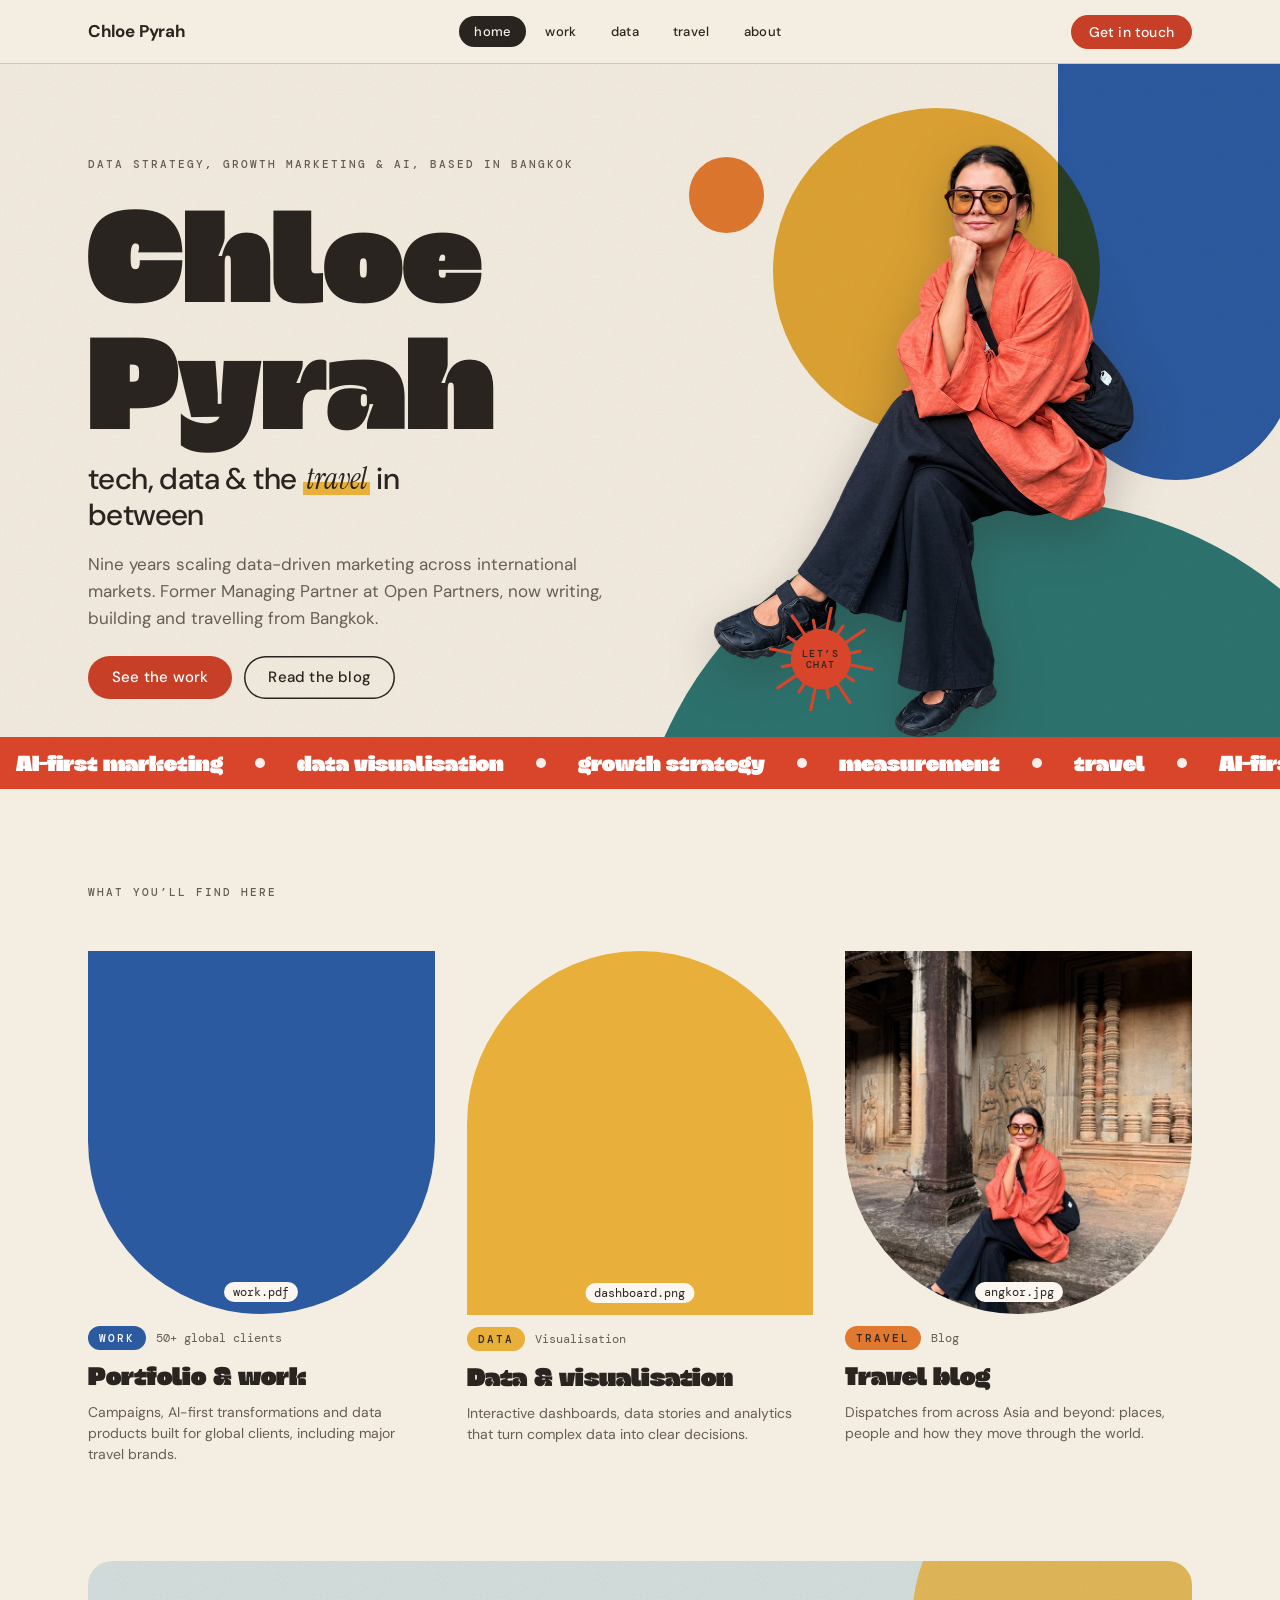
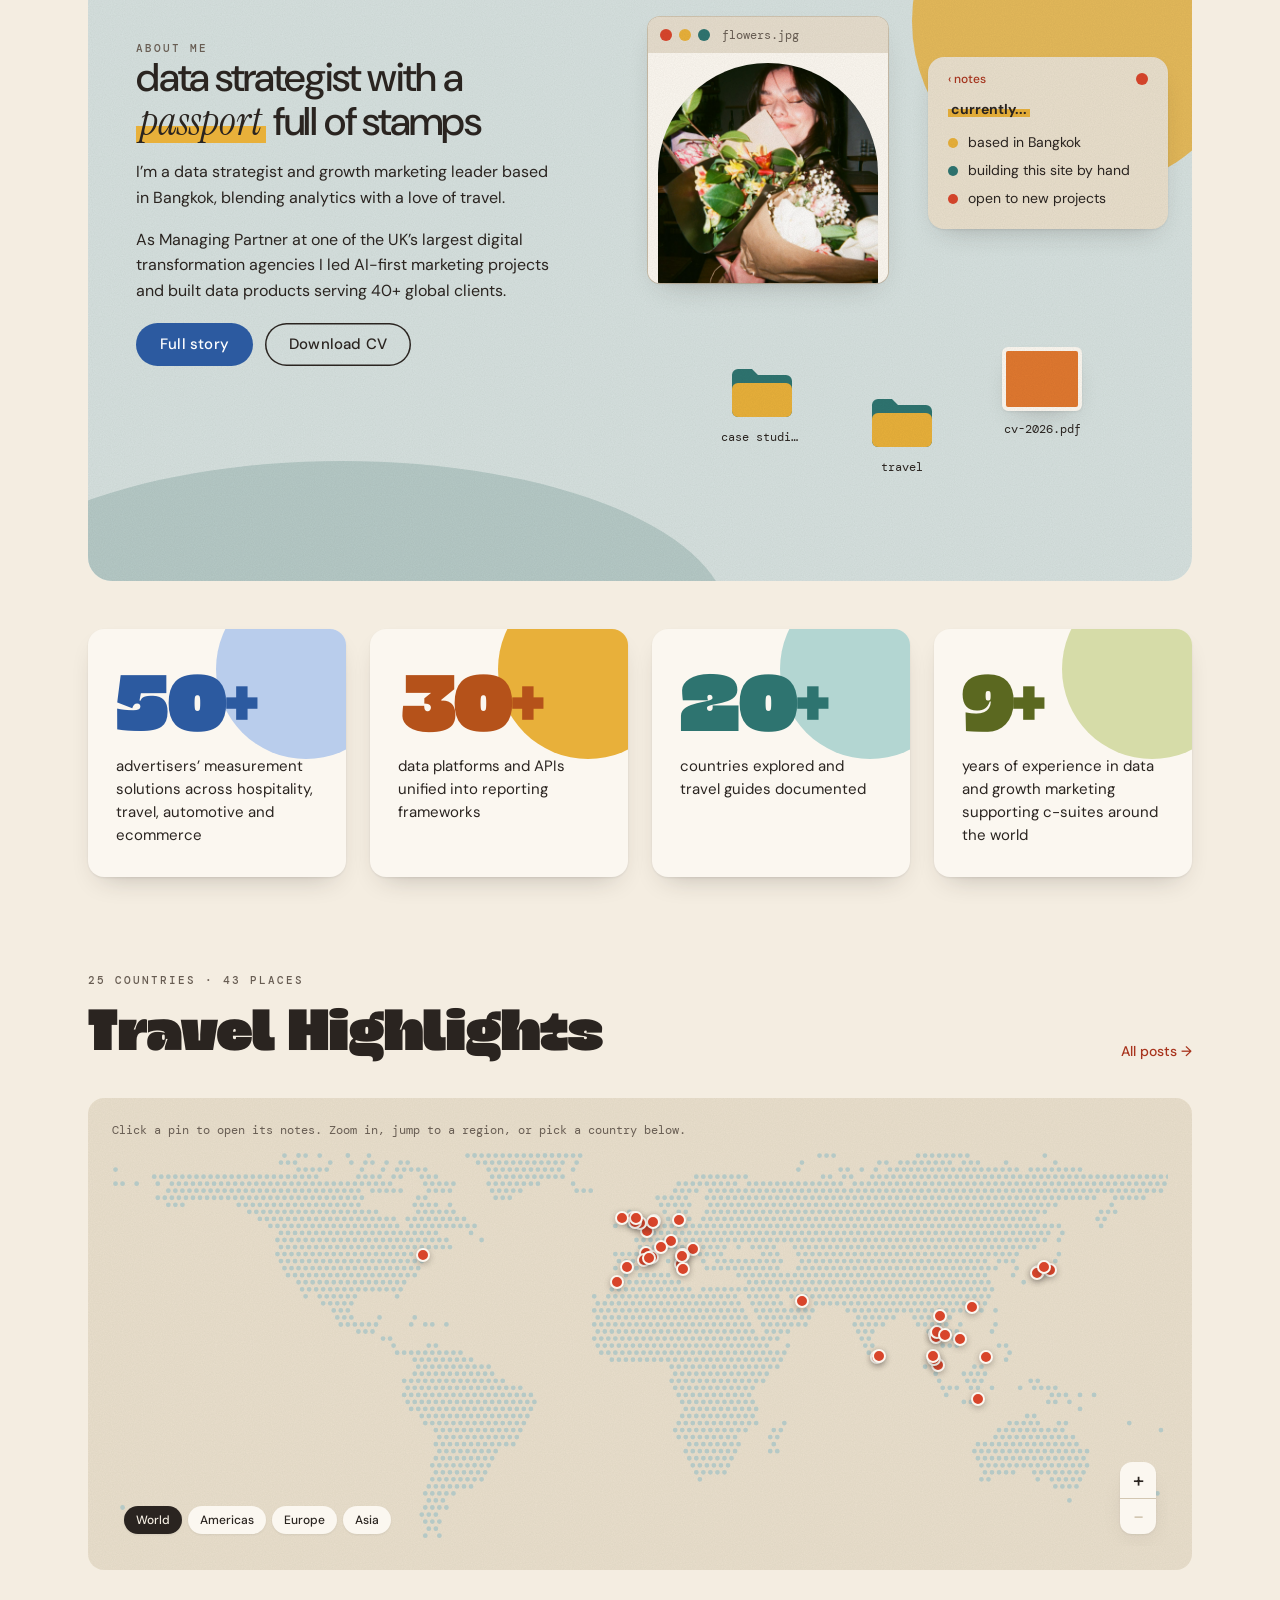
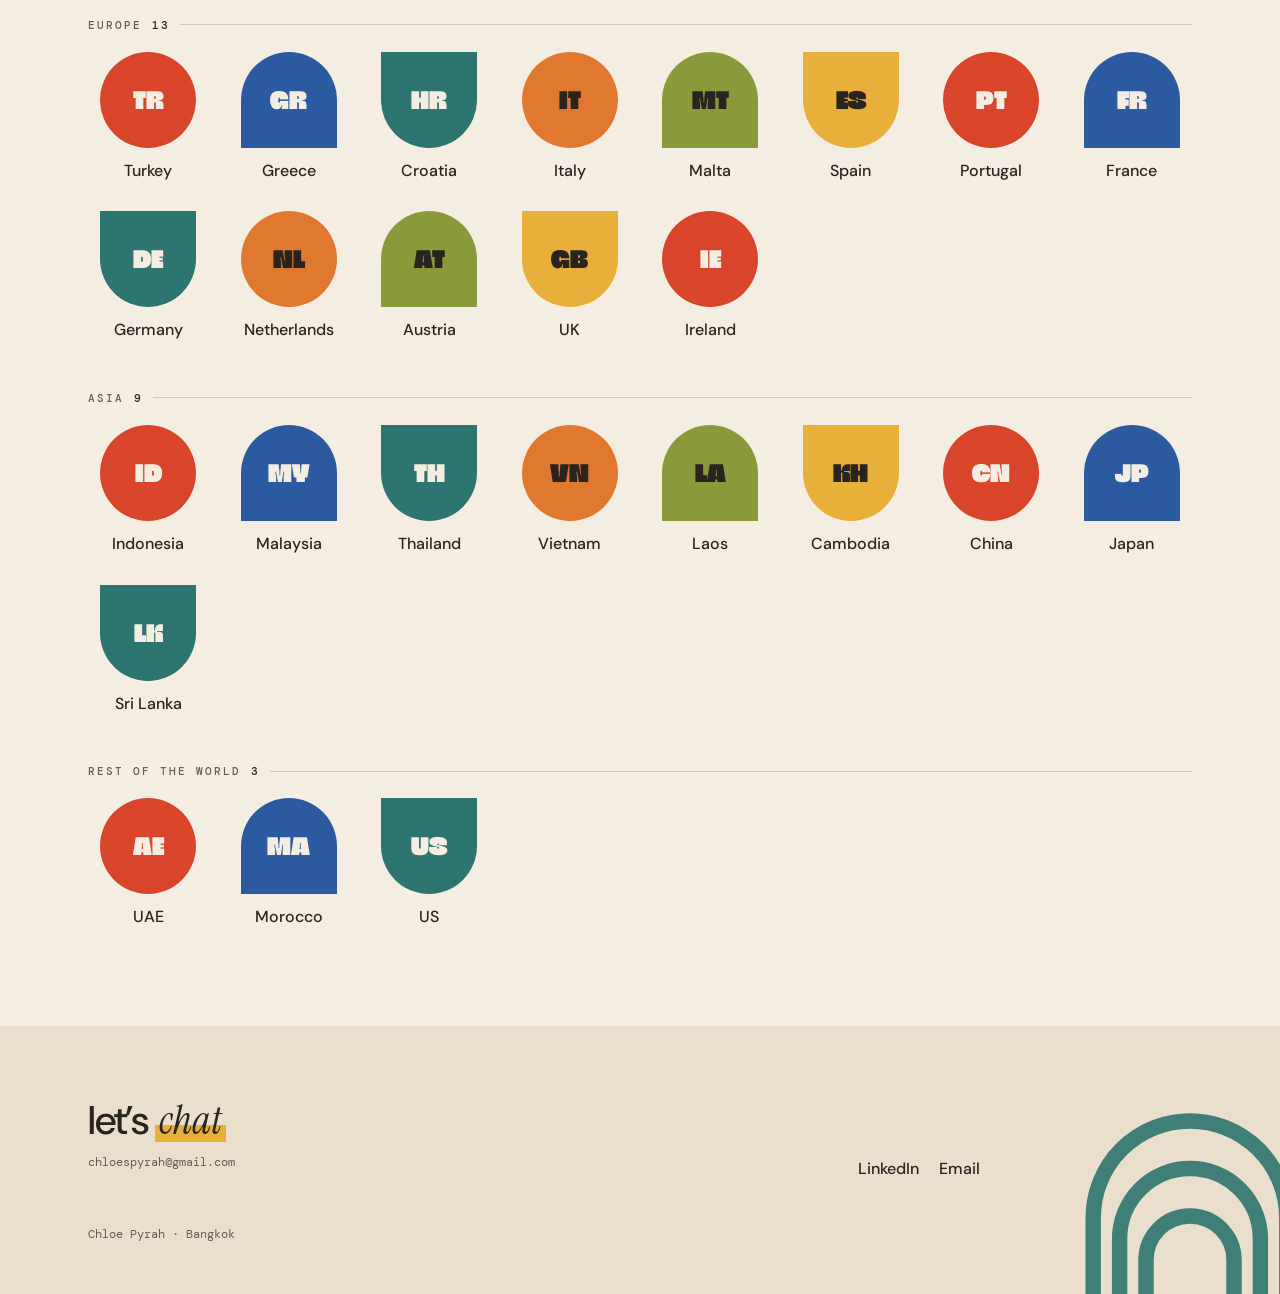
==== commit 9019fc68: "Remove subheadings and new resume" ====
--- a/index.html
+++ b/index.html
@@ -1062,9 +1062,9 @@
  }
 ]
         </script>
-        <div class="place-group"><h3 class="place-group-title">Europe <span>13</span></h3><div class="places"><button type="button" class="place" data-country="Turkey" aria-pressed="false" aria-label="Show Turkey on the map"><span class="place-shape cp-fill-red" aria-hidden="true">TR</span><span class="place-name">Turkey</span><span class="place-region">Highlights coming soon</span></button><button type="button" class="place" data-country="Greece" aria-pressed="false" aria-label="Show Greece on the map"><span class="place-shape cp-fill-blue" aria-hidden="true">GR</span><span class="place-name">Greece</span><span class="place-region">Highlights coming soon</span></button><button type="button" class="place" data-country="Croatia" aria-pressed="false" aria-label="Show Croatia on the map"><span class="place-shape cp-fill-teal" aria-hidden="true">HR</span><span class="place-name">Croatia</span><span class="place-region">1 highlight</span></button><button type="button" class="place" data-country="Italy" aria-pressed="false" aria-label="Show Italy on the map"><span class="place-shape cp-fill-orange" aria-hidden="true">IT</span><span class="place-name">Italy</span><span class="place-region">5 highlights</span></button><button type="button" class="place" data-country="Malta" aria-pressed="false" aria-label="Show Malta on the map"><span class="place-shape cp-fill-olive" aria-hidden="true">MT</span><span class="place-name">Malta</span><span class="place-region">1 highlight</span></button><button type="button" class="place" data-country="Spain" aria-pressed="false" aria-label="Show Spain on the map"><span class="place-shape cp-fill-marker" aria-hidden="true">ES</span><span class="place-name">Spain</span><span class="place-region">5 highlights</span></button><button type="button" class="place" data-country="Portugal" aria-pressed="false" aria-label="Show Portugal on the map"><span class="place-shape cp-fill-red" aria-hidden="true">PT</span><span class="place-name">Portugal</span><span class="place-region">Highlights coming soon</span></button><button type="button" class="place" data-country="France" aria-pressed="false" aria-label="Show France on the map"><span class="place-shape cp-fill-blue" aria-hidden="true">FR</span><span class="place-name">France</span><span class="place-region">2 highlights</span></button><button type="button" class="place" data-country="Germany" aria-pressed="false" aria-label="Show Germany on the map"><span class="place-shape cp-fill-teal" aria-hidden="true">DE</span><span class="place-name">Germany</span><span class="place-region">1 highlight</span></button><button type="button" class="place" data-country="Netherlands" aria-pressed="false" aria-label="Show Netherlands on the map"><span class="place-shape cp-fill-orange" aria-hidden="true">NL</span><span class="place-name">Netherlands</span><span class="place-region">2 highlights</span></button><button type="button" class="place" data-country="Austria" aria-pressed="false" aria-label="Show Austria on the map"><span class="place-shape cp-fill-olive" aria-hidden="true">AT</span><span class="place-name">Austria</span><span class="place-region">Highlights coming soon</span></button><button type="button" class="place" data-country="UK" aria-pressed="false" aria-label="Show UK on the map"><span class="place-shape cp-fill-marker" aria-hidden="true">GB</span><span class="place-name">UK</span><span class="place-region">4 highlights</span></button><button type="button" class="place" data-country="Ireland" aria-pressed="false" aria-label="Show Ireland on the map"><span class="place-shape cp-fill-red" aria-hidden="true">IE</span><span class="place-name">Ireland</span><span class="place-region">1 highlight</span></button></div></div>
-<div class="place-group"><h3 class="place-group-title">Asia <span>9</span></h3><div class="places"><button type="button" class="place" data-country="Indonesia" aria-pressed="false" aria-label="Show Indonesia on the map"><span class="place-shape cp-fill-red" aria-hidden="true">ID</span><span class="place-name">Indonesia</span><span class="place-region">1 highlight</span></button><button type="button" class="place" data-country="Malaysia" aria-pressed="false" aria-label="Show Malaysia on the map"><span class="place-shape cp-fill-blue" aria-hidden="true">MY</span><span class="place-name">Malaysia</span><span class="place-region">4 highlights</span></button><button type="button" class="place" data-country="Thailand" aria-pressed="false" aria-label="Show Thailand on the map"><span class="place-shape cp-fill-teal" aria-hidden="true">TH</span><span class="place-name">Thailand</span><span class="place-region">3 highlights</span></button><button type="button" class="place" data-country="Vietnam" aria-pressed="false" aria-label="Show Vietnam on the map"><span class="place-shape cp-fill-orange" aria-hidden="true">VN</span><span class="place-name">Vietnam</span><span class="place-region">1 highlight</span></button><button type="button" class="place" data-country="Laos" aria-pressed="false" aria-label="Show Laos on the map"><span class="place-shape cp-fill-olive" aria-hidden="true">LA</span><span class="place-name">Laos</span><span class="place-region">1 highlight</span></button><button type="button" class="place" data-country="Cambodia" aria-pressed="false" aria-label="Show Cambodia on the map"><span class="place-shape cp-fill-marker" aria-hidden="true">KH</span><span class="place-name">Cambodia</span><span class="place-region">1 highlight</span></button><button type="button" class="place" data-country="China" aria-pressed="false" aria-label="Show China on the map"><span class="place-shape cp-fill-red" aria-hidden="true">CN</span><span class="place-name">China</span><span class="place-region">1 highlight</span></button><button type="button" class="place" data-country="Japan" aria-pressed="false" aria-label="Show Japan on the map"><span class="place-shape cp-fill-blue" aria-hidden="true">JP</span><span class="place-name">Japan</span><span class="place-region">4 highlights</span></button><button type="button" class="place" data-country="Sri Lanka" aria-pressed="false" aria-label="Show Sri Lanka on the map"><span class="place-shape cp-fill-teal" aria-hidden="true">LK</span><span class="place-name">Sri Lanka</span><span class="place-region">2 highlights</span></button></div></div>
-<div class="place-group"><h3 class="place-group-title">Rest of the world <span>3</span></h3><div class="places"><button type="button" class="place" data-country="UAE" aria-pressed="false" aria-label="Show UAE on the map"><span class="place-shape cp-fill-red" aria-hidden="true">AE</span><span class="place-name">UAE</span><span class="place-region">1 highlight</span></button><button type="button" class="place" data-country="Morocco" aria-pressed="false" aria-label="Show Morocco on the map"><span class="place-shape cp-fill-blue" aria-hidden="true">MA</span><span class="place-name">Morocco</span><span class="place-region">1 highlight</span></button><button type="button" class="place" data-country="US" aria-pressed="false" aria-label="Show US on the map"><span class="place-shape cp-fill-teal" aria-hidden="true">US</span><span class="place-name">US</span><span class="place-region">1 highlight</span></button></div></div>
+        <div class="place-group"><h3 class="place-group-title">Europe <span>13</span></h3><div class="places"><button type="button" class="place" data-country="Turkey" aria-pressed="false" aria-label="Show Turkey on the map"><span class="place-shape cp-fill-red" aria-hidden="true">TR</span><span class="place-name">Turkey</span></button><button type="button" class="place" data-country="Greece" aria-pressed="false" aria-label="Show Greece on the map"><span class="place-shape cp-fill-blue" aria-hidden="true">GR</span><span class="place-name">Greece</span></button><button type="button" class="place" data-country="Croatia" aria-pressed="false" aria-label="Show Croatia on the map"><span class="place-shape cp-fill-teal" aria-hidden="true">HR</span><span class="place-name">Croatia</span></button><button type="button" class="place" data-country="Italy" aria-pressed="false" aria-label="Show Italy on the map"><span class="place-shape cp-fill-orange" aria-hidden="true">IT</span><span class="place-name">Italy</span></button><button type="button" class="place" data-country="Malta" aria-pressed="false" aria-label="Show Malta on the map"><span class="place-shape cp-fill-olive" aria-hidden="true">MT</span><span class="place-name">Malta</span></button><button type="button" class="place" data-country="Spain" aria-pressed="false" aria-label="Show Spain on the map"><span class="place-shape cp-fill-marker" aria-hidden="true">ES</span><span class="place-name">Spain</span></button><button type="button" class="place" data-country="Portugal" aria-pressed="false" aria-label="Show Portugal on the map"><span class="place-shape cp-fill-red" aria-hidden="true">PT</span><span class="place-name">Portugal</span></button><button type="button" class="place" data-country="France" aria-pressed="false" aria-label="Show France on the map"><span class="place-shape cp-fill-blue" aria-hidden="true">FR</span><span class="place-name">France</span></button><button type="button" class="place" data-country="Germany" aria-pressed="false" aria-label="Show Germany on the map"><span class="place-shape cp-fill-teal" aria-hidden="true">DE</span><span class="place-name">Germany</span></button><button type="button" class="place" data-country="Netherlands" aria-pressed="false" aria-label="Show Netherlands on the map"><span class="place-shape cp-fill-orange" aria-hidden="true">NL</span><span class="place-name">Netherlands</span></button><button type="button" class="place" data-country="Austria" aria-pressed="false" aria-label="Show Austria on the map"><span class="place-shape cp-fill-olive" aria-hidden="true">AT</span><span class="place-name">Austria</span></button><button type="button" class="place" data-country="UK" aria-pressed="false" aria-label="Show UK on the map"><span class="place-shape cp-fill-marker" aria-hidden="true">GB</span><span class="place-name">UK</span></button><button type="button" class="place" data-country="Ireland" aria-pressed="false" aria-label="Show Ireland on the map"><span class="place-shape cp-fill-red" aria-hidden="true">IE</span><span class="place-name">Ireland</span></button></div></div>
+<div class="place-group"><h3 class="place-group-title">Asia <span>9</span></h3><div class="places"><button type="button" class="place" data-country="Indonesia" aria-pressed="false" aria-label="Show Indonesia on the map"><span class="place-shape cp-fill-red" aria-hidden="true">ID</span><span class="place-name">Indonesia</span></button><button type="button" class="place" data-country="Malaysia" aria-pressed="false" aria-label="Show Malaysia on the map"><span class="place-shape cp-fill-blue" aria-hidden="true">MY</span><span class="place-name">Malaysia</span></button><button type="button" class="place" data-country="Thailand" aria-pressed="false" aria-label="Show Thailand on the map"><span class="place-shape cp-fill-teal" aria-hidden="true">TH</span><span class="place-name">Thailand</span></button><button type="button" class="place" data-country="Vietnam" aria-pressed="false" aria-label="Show Vietnam on the map"><span class="place-shape cp-fill-orange" aria-hidden="true">VN</span><span class="place-name">Vietnam</span></button><button type="button" class="place" data-country="Laos" aria-pressed="false" aria-label="Show Laos on the map"><span class="place-shape cp-fill-olive" aria-hidden="true">LA</span><span class="place-name">Laos</span></button><button type="button" class="place" data-country="Cambodia" aria-pressed="false" aria-label="Show Cambodia on the map"><span class="place-shape cp-fill-marker" aria-hidden="true">KH</span><span class="place-name">Cambodia</span></button><button type="button" class="place" data-country="China" aria-pressed="false" aria-label="Show China on the map"><span class="place-shape cp-fill-red" aria-hidden="true">CN</span><span class="place-name">China</span></button><button type="button" class="place" data-country="Japan" aria-pressed="false" aria-label="Show Japan on the map"><span class="place-shape cp-fill-blue" aria-hidden="true">JP</span><span class="place-name">Japan</span></button><button type="button" class="place" data-country="Sri Lanka" aria-pressed="false" aria-label="Show Sri Lanka on the map"><span class="place-shape cp-fill-teal" aria-hidden="true">LK</span><span class="place-name">Sri Lanka</span></button></div></div>
+<div class="place-group"><h3 class="place-group-title">Rest of the world <span>3</span></h3><div class="places"><button type="button" class="place" data-country="UAE" aria-pressed="false" aria-label="Show UAE on the map"><span class="place-shape cp-fill-red" aria-hidden="true">AE</span><span class="place-name">UAE</span></button><button type="button" class="place" data-country="Morocco" aria-pressed="false" aria-label="Show Morocco on the map"><span class="place-shape cp-fill-blue" aria-hidden="true">MA</span><span class="place-name">Morocco</span></button><button type="button" class="place" data-country="US" aria-pressed="false" aria-label="Show US on the map"><span class="place-shape cp-fill-teal" aria-hidden="true">US</span><span class="place-name">US</span></button></div></div>
       </div>
     </section>
 
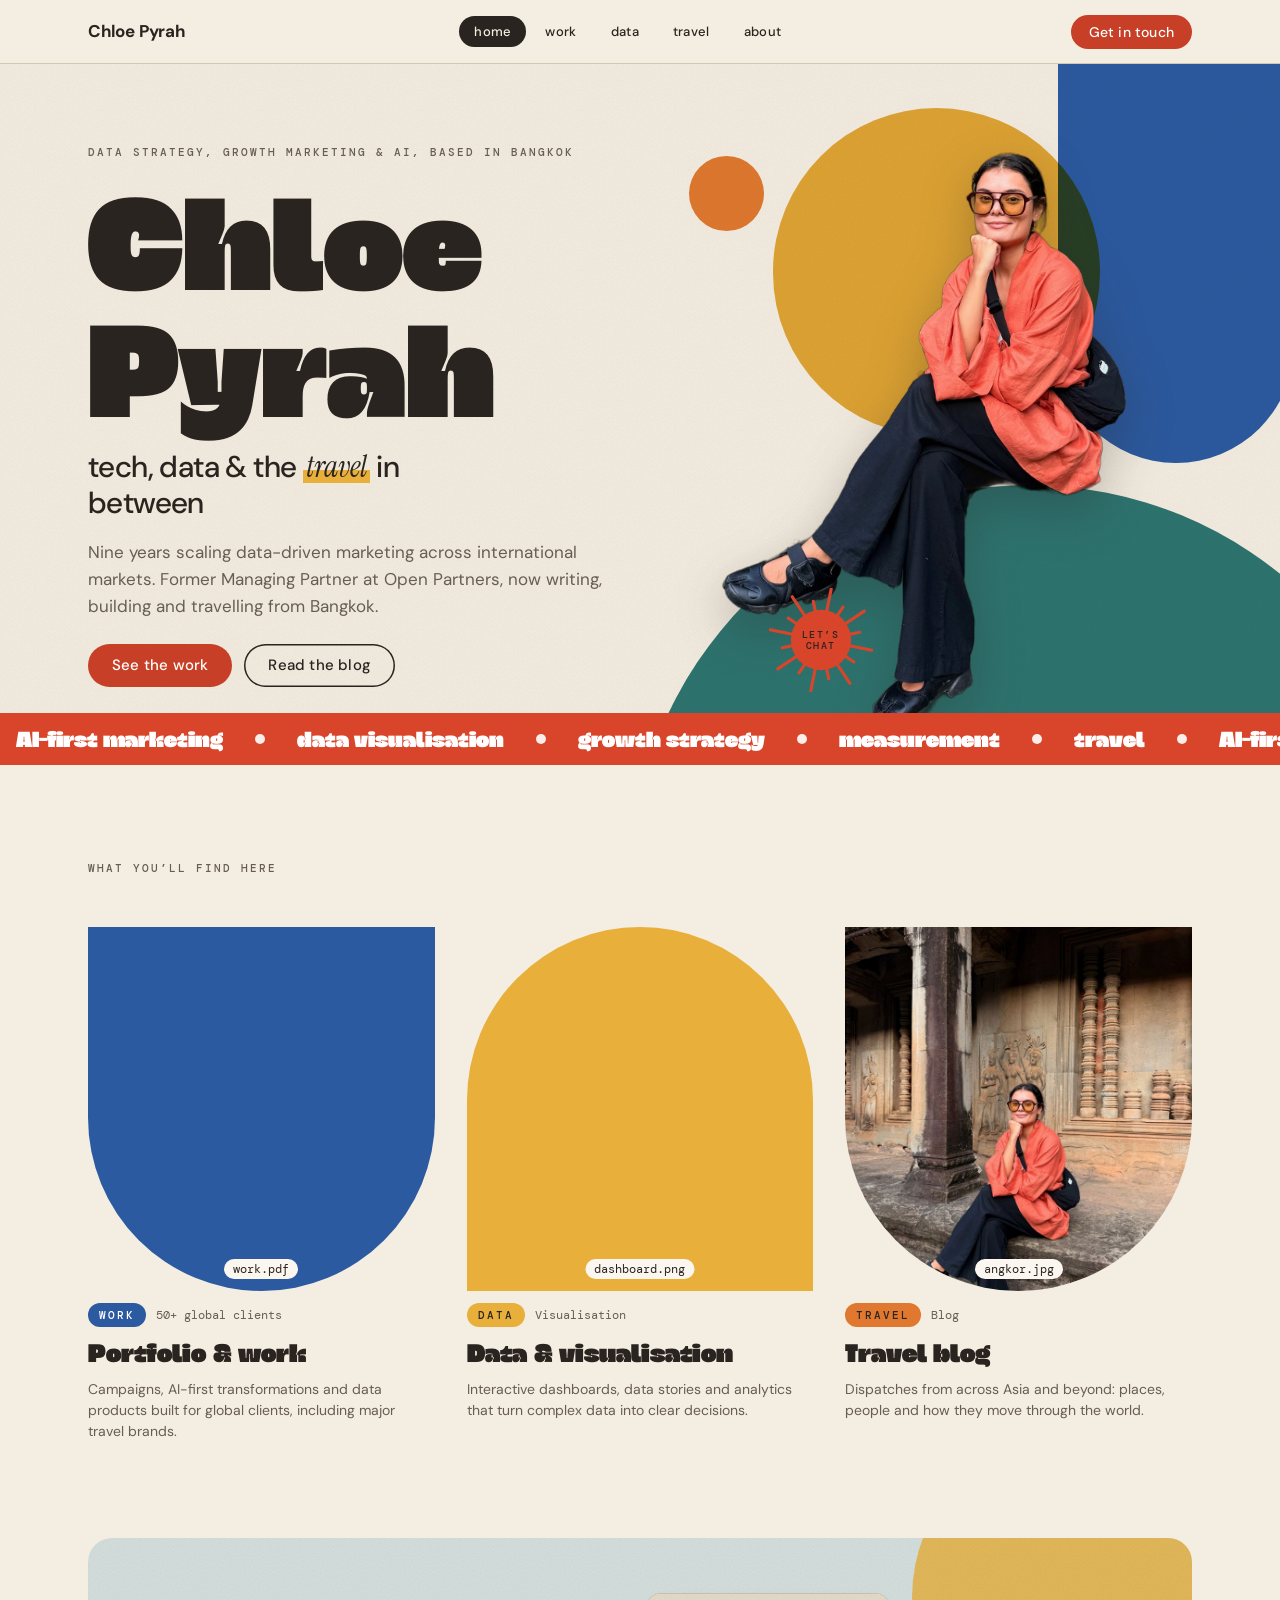
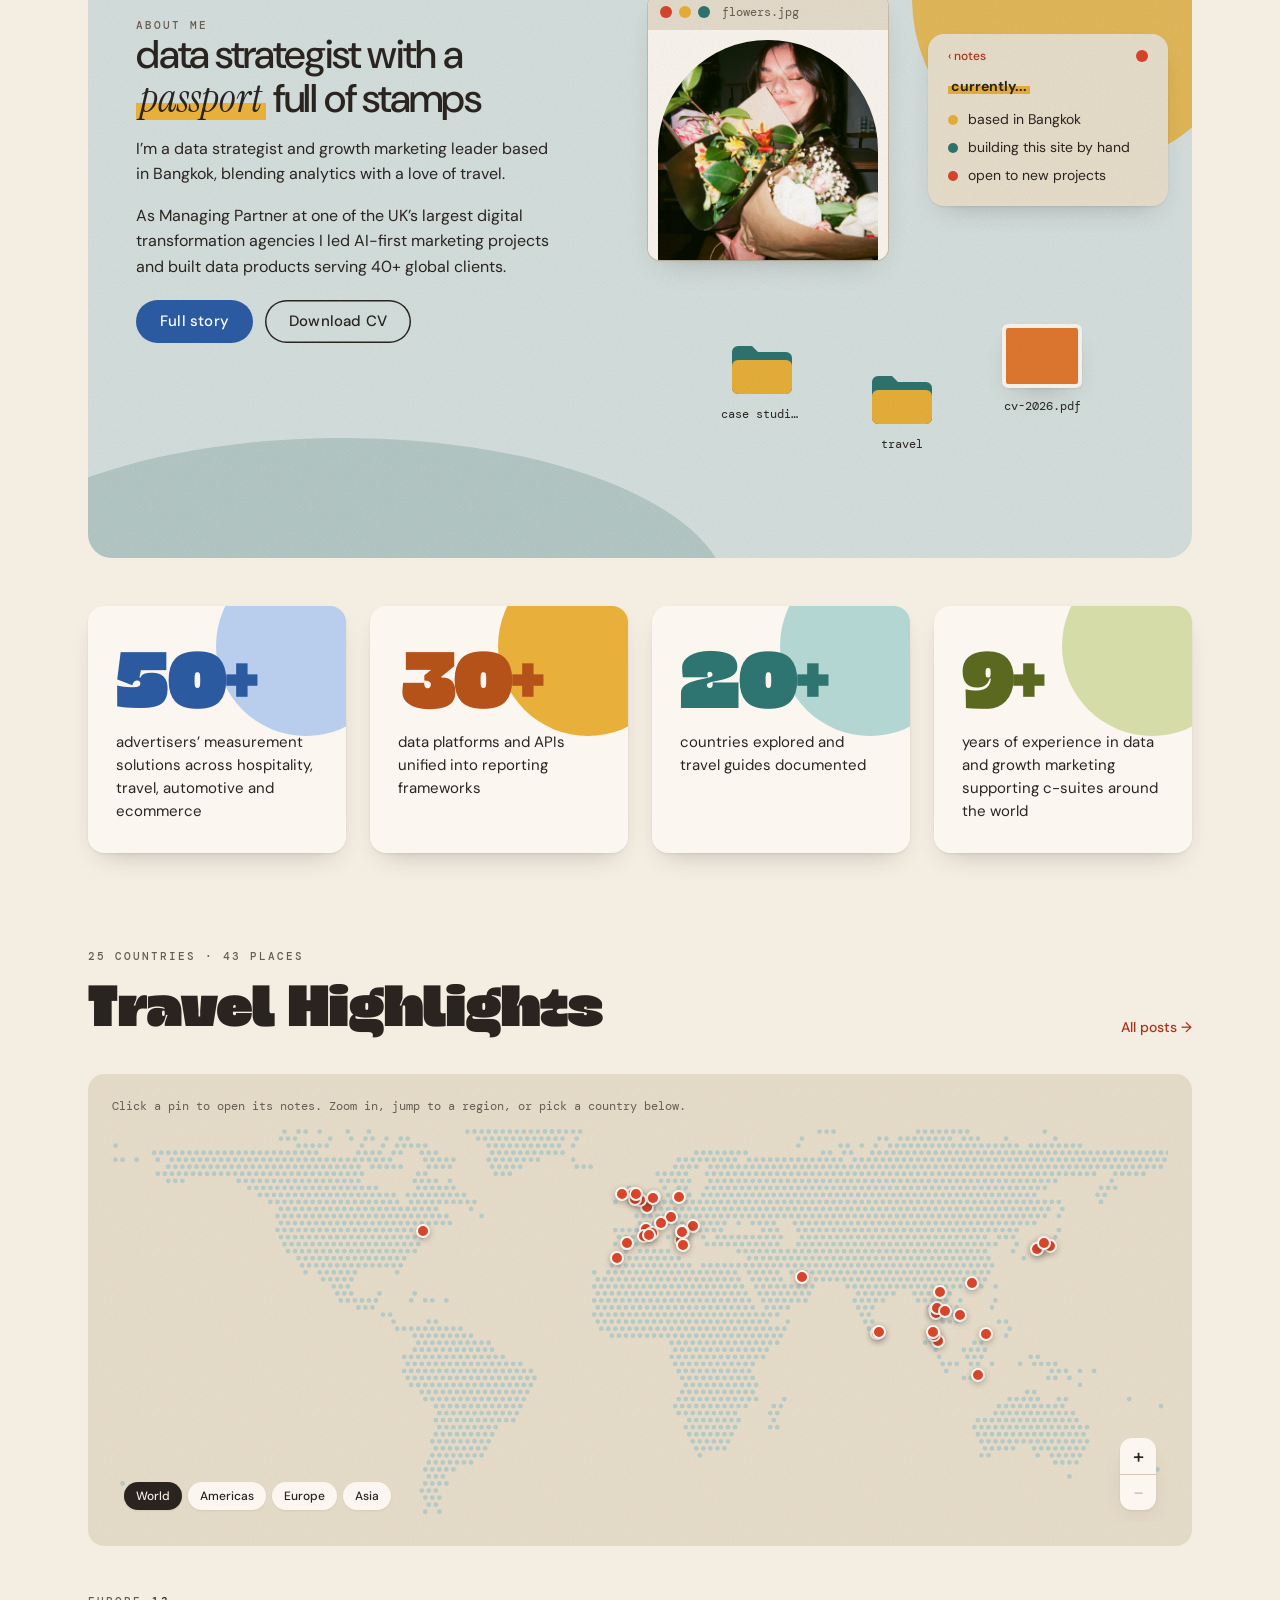
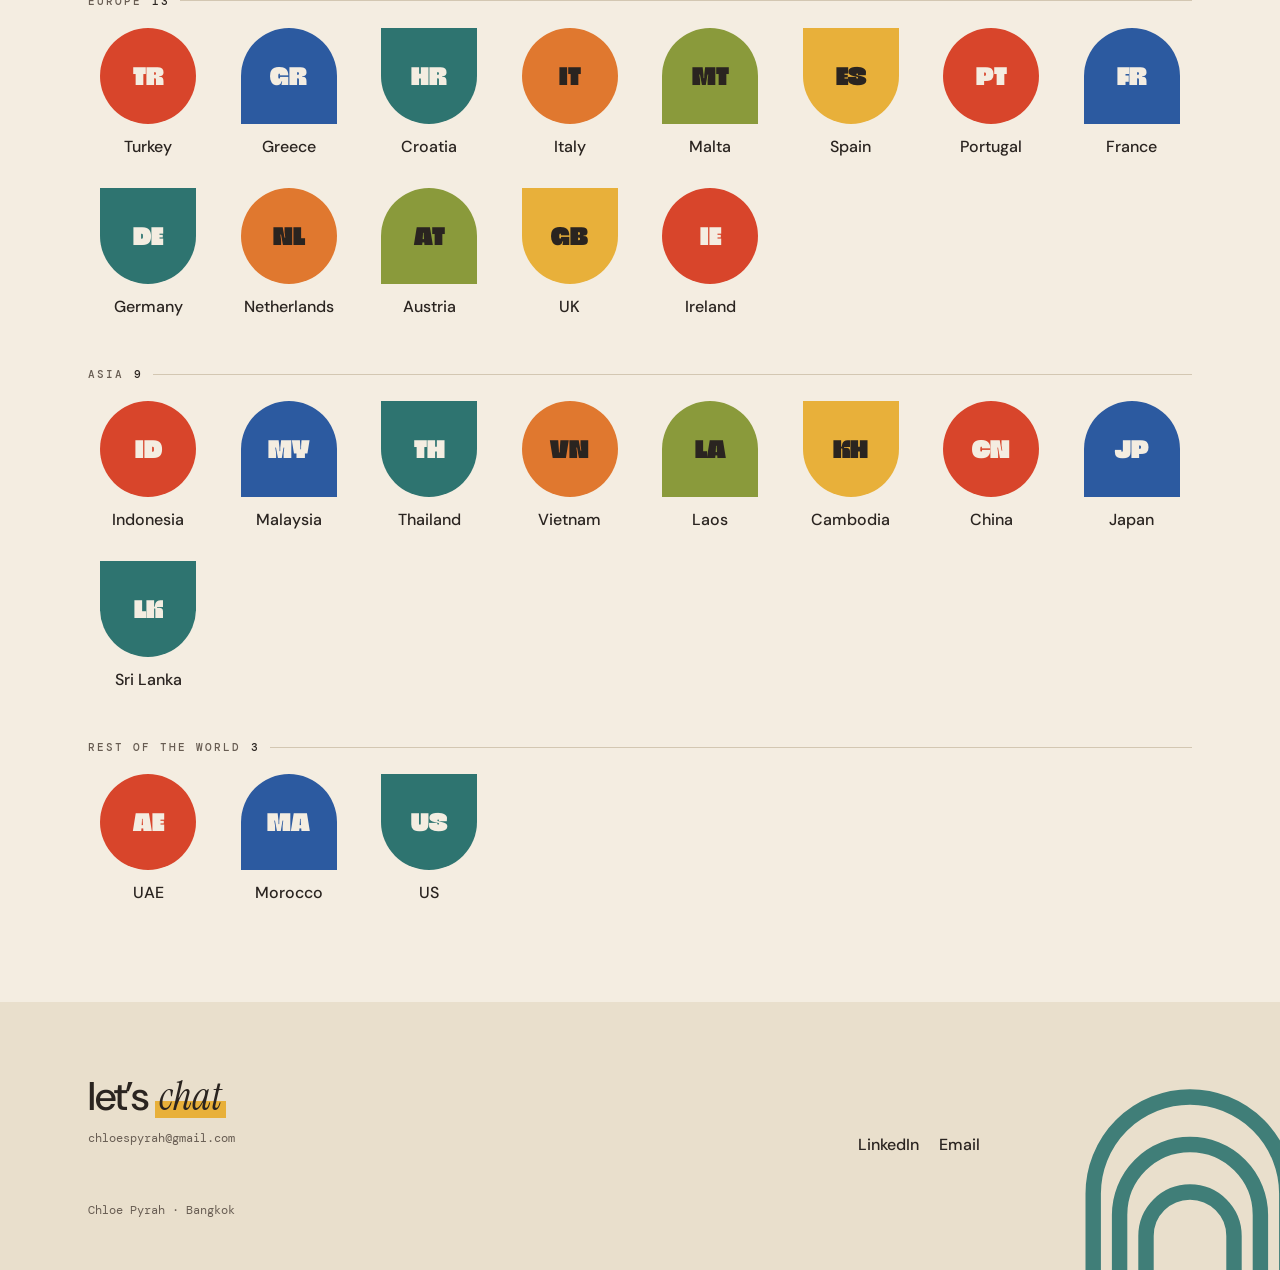
==== commit a2e8def6: "New hero portrait" ====
--- a/index.html
+++ b/index.html
@@ -8,7 +8,7 @@
   <meta property="og:title" content="Chloe Pyrah" />
   <meta property="og:description" content="Tech, data &amp; the travel in between. Data strategist and growth marketer based in Bangkok." />
   <meta property="og:url" content="https://chloepyrah.com" />
-  <meta property="og:image" content="https://chloepyrah.com/assets/img/chloe-seated.png" />
+  <meta property="og:image" content="https://chloepyrah.com/assets/img/chloe-angkor.png" />
   <meta name="theme-color" content="#f4ede1" />
   <link rel="icon" href="favicon.svg" type="image/svg+xml" />
   <link rel="icon" href="favicon-32.png" type="image/png" sizes="32x32" />
@@ -54,9 +54,9 @@
         <span class="cp-phero-arch" aria-hidden="true"></span>
         <span class="cp-phero-sun" aria-hidden="true"></span>
         <span class="cp-phero-dot" aria-hidden="true"></span>
-        <div class="cp-phero-figure" style="--cp-seat: 60%; aspect-ratio: 840 / 1185;">
+        <div class="cp-phero-figure" style="--cp-seat: 60%; aspect-ratio: 1076 / 1457;">
           <span class="cp-phero-ledge" aria-hidden="true"></span>
-          <img class="cp-phero-img" src="assets/img/chloe-seated.png" width="840" height="1185" alt="Chloe in an orange linen jacket and amber sunglasses, sitting with her legs crossed" />
+          <img class="cp-phero-img" src="assets/img/chloe-angkor.png" width="1076" height="1457" alt="Chloe in an orange linen jacket and amber sunglasses, sitting with her legs crossed" />
         </div>
         <a class="cp-sticker cp-sticker-atom cp-tone-red" href="mailto:chloespyrah@gmail.com" style="width:104px;height:104px"><svg viewBox="0 0 100 100" class="cp-atom" aria-hidden="true"><line x1="50" y1="50" x2="99.0" y2="59.8"/><line x1="50" y1="50" x2="81.6" y2="71.1"/><line x1="50" y1="50" x2="77.8" y2="91.6"/><line x1="50" y1="50" x2="57.4" y2="87.3"/><line x1="50" y1="50" x2="40.2" y2="99.0"/><line x1="50" y1="50" x2="28.9" y2="81.6"/><line x1="50" y1="50" x2="8.4" y2="77.8"/><line x1="50" y1="50" x2="12.7" y2="57.4"/><line x1="50" y1="50" x2="1.0" y2="40.2"/><line x1="50" y1="50" x2="18.4" y2="28.9"/><line x1="50" y1="50" x2="22.2" y2="8.4"/><line x1="50" y1="50" x2="42.6" y2="12.7"/><line x1="50" y1="50" x2="59.8" y2="1.0"/><line x1="50" y1="50" x2="71.1" y2="18.4"/><line x1="50" y1="50" x2="91.6" y2="22.2"/><line x1="50" y1="50" x2="87.3" y2="42.6"/><circle cx="50" cy="50" r="29"/></svg><span class="cp-sticker-text">let&rsquo;s chat</span></a>
       </div>
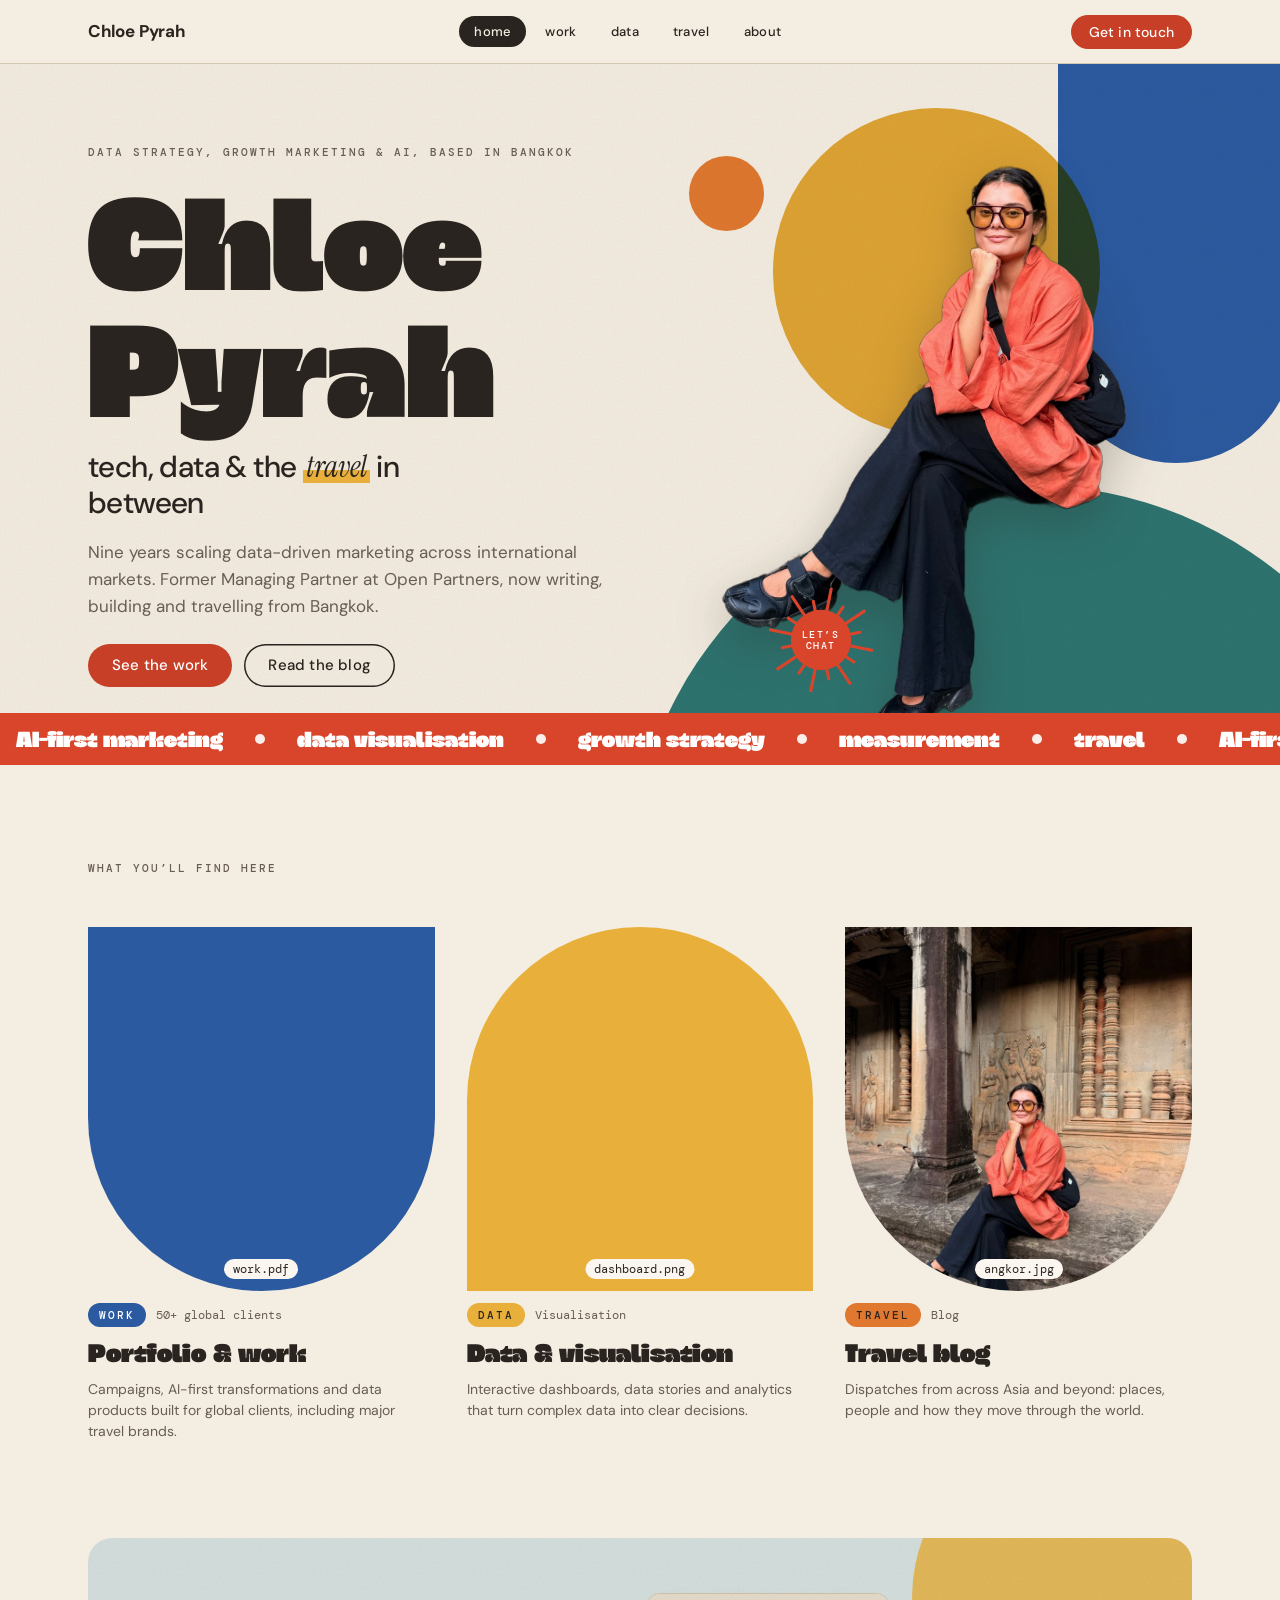
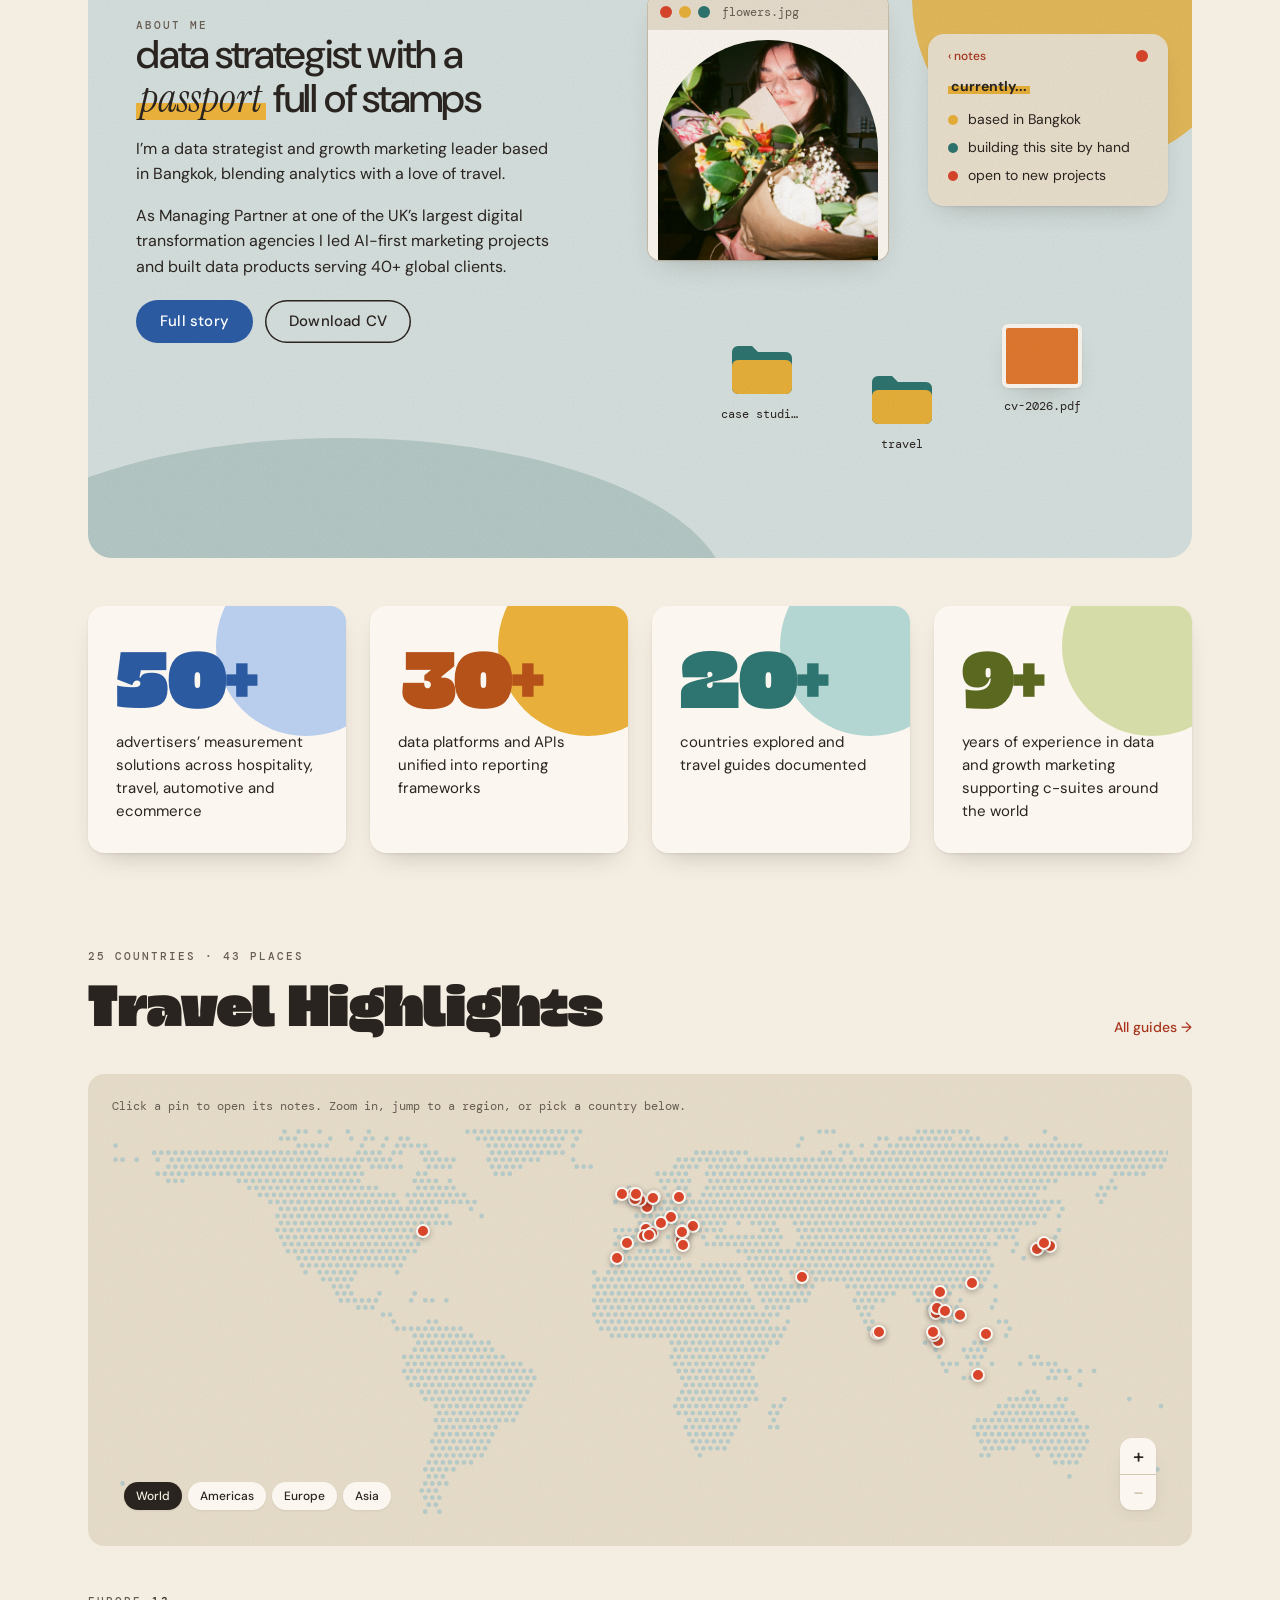
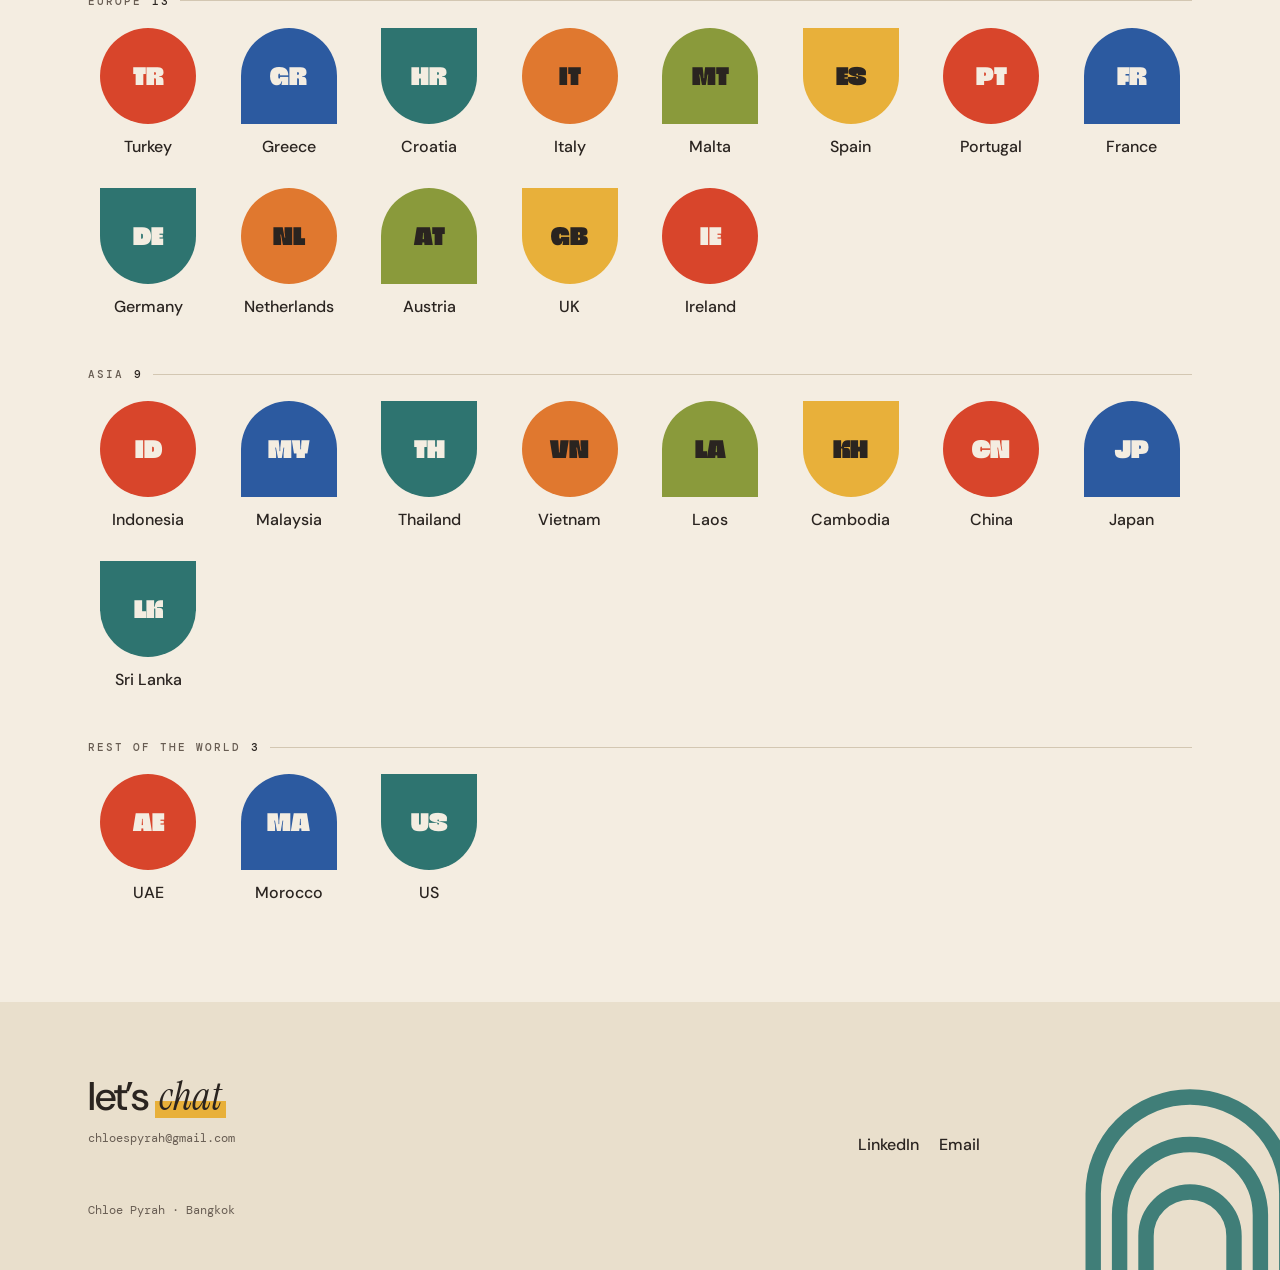
==== commit 9a626092: "Add work, data, travel and about pages" ====
--- a/index.html
+++ b/index.html
@@ -150,918 +150,10 @@
             <p class="eyebrow">25 countries &middot; 43 places</p>
             <h2 class="h-display" id="places-title">Travel Highlights</h2>
           </div>
-          <a class="link-arrow" href="travel.html">All posts &rarr;</a>
-        </div>
-        <!-- Travel map: edit the places list below to change pins and notes -->
+          <a class="link-arrow" href="travel.html#guides">All guides &rarr;</a>
+        </div>
+        <!-- Travel map: pins and notes come from assets/js/travel-places.js -->
         <div class="travel-map" id="travel-map"></div>
-        <script type="application/json" id="travel-places">
-[
- {
-  "name": "Bali",
-  "country": "Indonesia",
-  "region": "Indonesia",
-  "lat": -8.4,
-  "lon": 115.2,
-  "href": "travel.html",
-  "notes": [
-   "Guide coming soon"
-  ]
- },
- {
-  "name": "Kuala Lumpur",
-  "country": "Malaysia",
-  "region": "Malaysia",
-  "lat": 3.14,
-  "lon": 101.69,
-  "href": "travel.html",
-  "date": "Oct 2026",
-  "notes": [
-   {
-    "label": "Stay",
-    "text": "The Chow Kit"
-   },
-   {
-    "label": "Eat",
-    "text": "Take a drive out to River View Seafood Restaurant in Kuala Selangor"
-   },
-   {
-    "label": "Do",
-    "text": "Book shopping at REXKL"
-   },
-   {
-    "label": "Tip",
-    "text": "Do the National Museum of Malaysia on your first day to learn about the country"
-   },
-   {
-    "label": "Cocktails",
-    "text": "The Listening Bar"
-   }
-  ]
- },
- {
-  "name": "Penang",
-  "country": "Malaysia",
-  "region": "Malaysia",
-  "lat": 5.41,
-  "lon": 100.33,
-  "href": "travel.html",
-  "date": "Apr 2026",
-  "notes": [
-   {
-    "label": "Stay",
-    "text": "The Blue Mansion"
-   },
-   {
-    "label": "Eat",
-    "text": "Get up early for a Toh Soon Cafe breakfast. Soft eggs with charcoal toast."
-   },
-   {
-    "label": "Do",
-    "text": "Boutique shopping at Six Senses and 2mm"
-   },
-   {
-    "label": "Tip",
-    "text": "Send a postcard from The Postcard Shop"
-   },
-   {
-    "label": "Coffee",
-    "text": "Heim"
-   },
-   {
-    "label": "Cocktails",
-    "text": "Curios-City"
-   }
-  ]
- },
- {
-  "name": "Langkawi",
-  "country": "Malaysia",
-  "region": "Malaysia",
-  "lat": 6.35,
-  "lon": 99.8,
-  "href": "travel.html",
-  "date": "Mar 2026",
-  "notes": [
-   {
-    "label": "Stay",
-    "text": "Bon Ton Kampung Houses"
-   },
-   {
-    "label": "Eat",
-    "text": "Beach BBQ satay spots"
-   },
-   {
-    "label": "Do",
-    "text": "A morning trip around the north-east mangroves, then an afternoon dip at Seven Wells Waterfall"
-   },
-   {
-    "label": "Tip",
-    "text": "Rent a car from the beach high streets for a cheaper price and drive everywhere"
-   },
-   {
-    "label": "Coffee",
-    "text": "Ngopi Pantai"
-   }
-  ]
- },
- {
-  "name": "Sandakan",
-  "country": "Malaysia",
-  "region": "Malaysia",
-  "lat": 5.84,
-  "lon": 118.12,
-  "href": "travel.html",
-  "date": "Mar 2023",
-  "notes": [
-   {
-    "label": "Stay",
-    "text": "The Shangri-La Rasa Ria"
-   },
-   {
-    "label": "Eat",
-    "text": "A local-style laksa"
-   },
-   {
-    "label": "Do",
-    "text": "Sail away from the shore for an incredible view of Mount Kinabalu"
-   },
-   {
-    "label": "Tip",
-    "text": "Book a tour guide for the orangutans; they will get you to the best viewing spots (and tip your guide)"
-   }
-  ]
- },
- {
-  "name": "Bangkok",
-  "country": "Thailand",
-  "region": "Thailand",
-  "lat": 13.75,
-  "lon": 100.5,
-  "href": "travel.html",
-  "date": "Oct 2026",
-  "notes": [
-   {
-    "label": "Stay",
-    "text": "The Mustang Blu"
-   },
-   {
-    "label": "Eat",
-    "text": "Khao soi may be a northern Thai dish, but it will always be my number one!"
-   },
-   {
-    "label": "Do",
-    "text": "An evening hopping between XXG, Wallflower and Tep Bar"
-   },
-   {
-    "label": "Tip",
-    "text": "An afternoon in Song Wat and Talat Noi"
-   },
-   {
-    "label": "Coffee",
-    "text": "Piccolo Vicolo Cafe, Ratchathewi"
-   },
-   {
-    "label": "Cocktails",
-    "text": "Dry Wave"
-   }
-  ]
- },
- {
-  "name": "Pattaya",
-  "country": "Thailand",
-  "region": "Thailand",
-  "lat": 12.93,
-  "lon": 100.88,
-  "href": "travel.html",
-  "date": "Oct 2026",
-  "notes": [
-   {
-    "label": "Stay",
-    "text": "The Standard Hotel"
-   },
-   {
-    "label": "Eat",
-    "text": "Walk along the beach and find a local BBQ seafood joint"
-   },
-   {
-    "label": "Do",
-    "text": "A catamaran day trip out to sea"
-   },
-   {
-    "label": "Tip",
-    "text": "Stay and play in Jomtien to escape the chaos of central Pattaya"
-   }
-  ]
- },
- {
-  "name": "Khao Yai",
-  "country": "Thailand",
-  "region": "Thailand",
-  "lat": 14.44,
-  "lon": 101.37,
-  "href": "travel.html",
-  "date": "Jul 2026",
-  "notes": [
-   {
-    "label": "Stay",
-    "text": "Sala Villas"
-   },
-   {
-    "label": "Eat",
-    "text": "Sunset BBQ at Midwinter"
-   },
-   {
-    "label": "Do",
-    "text": "Morning safari followed by wine tasting at PB Valley"
-   },
-   {
-    "label": "Tip",
-    "text": "Book safaris ahead of time; guides can get fully booked"
-   }
-  ]
- },
- {
-  "name": "Nha Trang",
-  "country": "Vietnam",
-  "region": "Vietnam",
-  "lat": 12.24,
-  "lon": 109.19,
-  "href": "travel.html",
-  "notes": [
-   "Guide coming soon"
-  ]
- },
- {
-  "name": "Luang Prabang",
-  "country": "Laos",
-  "region": "Laos",
-  "lat": 19.89,
-  "lon": 102.13,
-  "href": "travel.html",
-  "notes": [
-   "Guide coming soon"
-  ]
- },
- {
-  "name": "Siem Reap",
-  "country": "Cambodia",
-  "region": "Cambodia",
-  "lat": 13.36,
-  "lon": 103.86,
-  "href": "travel.html",
-  "date": "Sep 2026",
-  "notes": [
-   {
-    "label": "Stay",
-    "text": "Mango Kesararam"
-   },
-   {
-    "label": "Do",
-    "text": "Make sure to visit the Landmine Museum as well as the main attractions"
-   },
-   {
-    "label": "Tip",
-    "text": "Bring US dollars in cash; they will get you further than local cash or card payments"
-   }
-  ]
- },
- {
-  "name": "Guangzhou",
-  "country": "China",
-  "region": "China",
-  "lat": 23.13,
-  "lon": 113.26,
-  "href": "travel.html",
-  "notes": [
-   "Guide coming soon"
-  ]
- },
- {
-  "name": "Tokyo",
-  "country": "Japan",
-  "region": "Japan",
-  "lat": 35.68,
-  "lon": 139.69,
-  "href": "travel.html",
-  "date": "Apr 2026",
-  "notes": [
-   {
-    "label": "Stay",
-    "text": "Around Yoyogi Park, for a nice view but close to Harajuku and Shibuya"
-   },
-   {
-    "label": "Eat",
-    "text": "Less sushi, more ramen"
-   },
-   {
-    "label": "Do",
-    "text": "Vintage shopping at Amore, Hive and Casanova"
-   },
-   {
-    "label": "Tip",
-    "text": "Drinking in Golden Gai is essential"
-   }
-  ]
- },
- {
-  "name": "Kyoto",
-  "country": "Japan",
-  "region": "Japan",
-  "lat": 35.01,
-  "lon": 135.77,
-  "href": "travel.html",
-  "date": "Apr 2019",
-  "notes": [
-   {
-    "label": "Stay",
-    "text": "Guest houses over hotels! Great hosts and hospitality at HoNoDo COBO"
-   },
-   {
-    "label": "Eat",
-    "text": "Beef noodle bowls after a cold walk"
-   },
-   {
-    "label": "Do",
-    "text": "Walk to the top of the hill at the deer park for an amazing view"
-   },
-   {
-    "label": "Tip",
-    "text": "Go as early as possible for the bamboo groves"
-   }
-  ]
- },
- {
-  "name": "Osaka",
-  "country": "Japan",
-  "region": "Japan",
-  "lat": 34.69,
-  "lon": 135.5,
-  "href": "travel.html",
-  "notes": [
-   "Guide coming soon"
-  ]
- },
- {
-  "name": "Hakuba",
-  "country": "Japan",
-  "region": "Japan",
-  "lat": 36.7,
-  "lon": 137.86,
-  "href": "travel.html",
-  "date": "Apr 2019",
-  "notes": [
-   {
-    "label": "Stay",
-    "text": "Morino Ski Lodge"
-   },
-   {
-    "label": "Eat",
-    "text": "A bowl of ramen on top of a mountain"
-   },
-   {
-    "label": "Do",
-    "text": "Make time for a post-ski onsen dip"
-   },
-   {
-    "label": "Tip",
-    "text": "Ski a couple of days out of season for quiet slopes"
-   }
-  ]
- },
- {
-  "name": "Dubai",
-  "country": "UAE",
-  "region": "UAE",
-  "lat": 25.2,
-  "lon": 55.27,
-  "href": "travel.html",
-  "date": "Nov 2023",
-  "notes": [
-   {
-    "label": "Eat",
-    "text": "Daily portions of hummus"
-   },
-   {
-    "label": "Do",
-    "text": "Take a yacht or catamaran trip to see the skyline from the water"
-   },
-   {
-    "label": "Tip",
-    "text": "Sunset in the sand dunes is a must!"
-   }
-  ]
- },
- {
-  "name": "Marrakesh",
-  "country": "Morocco",
-  "region": "Morocco",
-  "lat": 31.63,
-  "lon": -7.99,
-  "href": "travel.html",
-  "date": "Jun 2025",
-  "notes": [
-   {
-    "label": "Eat",
-    "text": "A lamb and prune tagine once nearly brought me to tears"
-   },
-   {
-    "label": "Do",
-    "text": "Visit the Amal Women's Training Center for a cooking class"
-   },
-   {
-    "label": "Tip",
-    "text": "Shop for gorgeous homewares and leather shoes in the souks"
-   }
-  ]
- },
- {
-  "name": "Dubrovnik",
-  "country": "Croatia",
-  "region": "Croatia",
-  "lat": 42.65,
-  "lon": 18.09,
-  "href": "travel.html",
-  "notes": [
-   "Guide coming soon"
-  ]
- },
- {
-  "name": "Sicily",
-  "country": "Italy",
-  "region": "Italy",
-  "lat": 37.6,
-  "lon": 14.0,
-  "href": "travel.html",
-  "notes": [
-   {
-    "label": "Stay",
-    "text": "Book a farmhouse over a hotel"
-   },
-   {
-    "label": "Eat",
-    "text": "Anything from the menu boards at Ristorante a Scicli"
-   },
-   {
-    "label": "Do",
-    "text": "Book a classic yacht day trip from Syracuse"
-   },
-   {
-    "label": "Tip",
-    "text": "Go to Modica and explore its streets of wine bars"
-   }
-  ],
-  "date": "Sep 2026"
- },
- {
-  "name": "Naples",
-  "country": "Italy",
-  "region": "Italy",
-  "lat": 40.85,
-  "lon": 14.27,
-  "href": "travel.html",
-  "notes": [
-   "Guide coming soon"
-  ]
- },
- {
-  "name": "Sorrento, Amalfi & Ravello",
-  "country": "Italy",
-  "region": "Italy",
-  "lat": 40.63,
-  "lon": 14.6,
-  "href": "travel.html",
-  "notes": [
-   {
-    "label": "Stay",
-    "text": "Book a guest house as high up as you can go for the most beautiful views"
-   },
-   {
-    "label": "Eat",
-    "text": "Neapolitan pizza wherever you can"
-   },
-   {
-    "label": "Do",
-    "text": "A day trip to Capri by boat"
-   },
-   {
-    "label": "Tip",
-    "text": "Invest in a private transfer from Naples airport; public transport is busy and difficult"
-   }
-  ],
-  "date": "Jul 2025"
- },
- {
-  "name": "Capri",
-  "country": "Italy",
-  "region": "Italy",
-  "lat": 40.55,
-  "lon": 14.24,
-  "href": "travel.html",
-  "notes": [
-   {
-    "label": "Stay",
-    "text": "Stay in Anacapri to avoid the crowds of the main areas"
-   },
-   {
-    "label": "Eat",
-    "text": "Le Camerelle"
-   },
-   {
-    "label": "Do",
-    "text": "An evening shopping spree followed by al fresco Aperols"
-   },
-   {
-    "label": "Tip",
-    "text": "Don't rely on Google Maps, and try to stay close to a main road. It's easy to get lost!"
-   },
-   {
-    "label": "Cocktails",
-    "text": "La Zagara"
-   }
-  ],
-  "date": "Jul 2025"
- },
- {
-  "name": "Lake Garda",
-  "country": "Italy",
-  "region": "Italy",
-  "lat": 45.6,
-  "lon": 10.65,
-  "href": "travel.html",
-  "notes": [
-   {
-    "label": "Stay",
-    "text": "Stay in Riva del Garda to avoid the crowds"
-   },
-   {
-    "label": "Eat",
-    "text": "Local fish dishes, freshly caught from the lake"
-   },
-   {
-    "label": "Do",
-    "text": "Catamaran hire is essential!"
-   },
-   {
-    "label": "Tip",
-    "text": "It's a cycling hub, so hire some bikes in an area set up for exploring that way"
-   }
-  ],
-  "date": "Aug 2018"
- },
- {
-  "name": "Barcelona",
-  "country": "Spain",
-  "region": "Spain",
-  "lat": 41.39,
-  "lon": 2.17,
-  "href": "travel.html",
-  "notes": [
-   {
-    "label": "Stay",
-    "text": "The Hoxton, Poblenou"
-   },
-   {
-    "label": "Eat",
-    "text": "Local cured meats with local cheeses"
-   },
-   {
-    "label": "Do",
-    "text": "Time your trip for a music festival; Barcelona hosts some of the best in the world"
-   },
-   {
-    "label": "Tip",
-    "text": "A sunset trip to Montjuïc Castle for the best views of the city skyline"
-   }
-  ],
-  "date": "Jun 2024"
- },
- {
-  "name": "Malaga",
-  "country": "Spain",
-  "region": "Spain",
-  "lat": 36.72,
-  "lon": -4.42,
-  "href": "travel.html",
-  "notes": [
-   "Guide coming soon"
-  ]
- },
- {
-  "name": "Ibiza",
-  "country": "Spain",
-  "region": "Spain",
-  "lat": 38.98,
-  "lon": 1.43,
-  "href": "travel.html",
-  "notes": [
-   "Guide coming soon"
-  ]
- },
- {
-  "name": "Menorca",
-  "country": "Spain",
-  "region": "Spain",
-  "lat": 39.95,
-  "lon": 4.05,
-  "href": "travel.html",
-  "notes": [
-   "Guide coming soon"
-  ]
- },
- {
-  "name": "Mallorca",
-  "country": "Spain",
-  "region": "Spain",
-  "lat": 39.6,
-  "lon": 2.9,
-  "href": "travel.html",
-  "notes": [
-   "Guide coming soon"
-  ]
- },
- {
-  "name": "Cannes",
-  "country": "France",
-  "region": "France",
-  "lat": 43.55,
-  "lon": 7.02,
-  "href": "travel.html",
-  "notes": [
-   "Guide coming soon"
-  ]
- },
- {
-  "name": "Paris",
-  "country": "France",
-  "region": "France",
-  "lat": 48.86,
-  "lon": 2.35,
-  "href": "travel.html",
-  "notes": [
-   "Guide coming soon"
-  ]
- },
- {
-  "name": "Valletta",
-  "country": "Malta",
-  "region": "Malta",
-  "lat": 35.9,
-  "lon": 14.51,
-  "href": "travel.html",
-  "notes": [
-   "Guide coming soon"
-  ]
- },
- {
-  "name": "Berlin",
-  "country": "Germany",
-  "region": "Germany",
-  "lat": 52.52,
-  "lon": 13.4,
-  "href": "travel.html",
-  "notes": [
-   "Guide coming soon"
-  ]
- },
- {
-  "name": "Amsterdam",
-  "country": "Netherlands",
-  "region": "Netherlands",
-  "lat": 52.37,
-  "lon": 4.9,
-  "href": "travel.html",
-  "notes": [
-   "Guide coming soon"
-  ]
- },
- {
-  "name": "Rotterdam",
-  "country": "Netherlands",
-  "region": "Netherlands",
-  "lat": 51.92,
-  "lon": 4.48,
-  "href": "travel.html",
-  "notes": [
-   {
-    "label": "Eat",
-    "text": "Sandwiches at Guliano"
-   },
-   {
-    "label": "Do",
-    "text": "An afternoon at Depot Boijmans Van Beuningen"
-   },
-   {
-    "label": "Tip",
-    "text": "Time your visit for King's Day to see the city at its best"
-   }
-  ]
- },
- {
-  "name": "Manchester",
-  "country": "UK",
-  "region": "UK",
-  "lat": 53.48,
-  "lon": -2.24,
-  "href": "travel.html",
-  "notes": [
-   {
-    "label": "Stay",
-    "text": "The top-floor suites at Native"
-   },
-   {
-    "label": "Eat",
-    "text": "Okra fries at Bundobust"
-   },
-   {
-    "label": "Do",
-    "text": "An afternoon shopping in the Northern Quarter and an evening drinking in Ancoats"
-   },
-   {
-    "label": "Tip",
-    "text": "Look out for the symbol of Manchester everywhere: the worker bee!"
-   },
-   {
-    "label": "Coffee",
-    "text": "Federal"
-   },
-   {
-    "label": "Cocktails",
-    "text": "Tomato margarita at Stray"
-   }
-  ]
- },
- {
-  "name": "London",
-  "country": "UK",
-  "region": "UK",
-  "lat": 51.51,
-  "lon": -0.13,
-  "href": "travel.html",
-  "notes": [
-   {
-    "label": "Stay",
-    "text": "The Standard, King's Cross"
-   },
-   {
-    "label": "Eat",
-    "text": "Bacon & egg naan breakfast at Dishoom"
-   },
-   {
-    "label": "Do",
-    "text": "Lime bike to Victoria Park and grab a takeaway pizza and some tinnies"
-   },
-   {
-    "label": "Coffee",
-    "text": "Allpress Dalston"
-   },
-   {
-    "label": "Cocktails",
-    "text": "SOMA"
-   }
-  ]
- },
- {
-  "name": "Cotswolds",
-  "country": "UK",
-  "region": "UK",
-  "lat": 51.83,
-  "lon": -1.83,
-  "href": "travel.html",
-  "notes": [
-   {
-    "label": "Stay",
-    "text": "The Bull in Burford"
-   },
-   {
-    "label": "Eat",
-    "text": "The slow-cooked pork at Worton Kitchen Garden"
-   },
-   {
-    "label": "Do",
-    "text": "A day trip to the grounds of Blenheim Palace"
-   },
-   {
-    "label": "Cocktails",
-    "text": "Soho Farmhouse"
-   }
-  ]
- },
- {
-  "name": "Sheffield",
-  "country": "UK",
-  "region": "UK",
-  "lat": 53.38,
-  "lon": -1.47,
-  "href": "travel.html",
-  "notes": [
-   {
-    "label": "Stay",
-    "text": "Book a hotel on the outskirts, closer to the Peak District"
-   },
-   {
-    "label": "Eat",
-    "text": "Small plates from Bench"
-   },
-   {
-    "label": "Do",
-    "text": "A day trip to the Peak District"
-   },
-   {
-    "label": "Tip",
-    "text": "Visit on Tramlines weekend to see the city at its best"
-   },
-   {
-    "label": "Coffee",
-    "text": "Anything along Sharrow Vale"
-   },
-   {
-    "label": "Cocktails",
-    "text": "The Pearl on Park Hill"
-   }
-  ]
- },
- {
-  "name": "Dublin",
-  "country": "Ireland",
-  "region": "Ireland",
-  "lat": 53.35,
-  "lon": -6.26,
-  "href": "travel.html",
-  "notes": [
-   "Guide coming soon"
-  ]
- },
- {
-  "name": "NYC",
-  "country": "US",
-  "region": "US",
-  "lat": 40.71,
-  "lon": -74.0,
-  "href": "travel.html",
-  "notes": [
-   "Guide coming soon"
-  ]
- },
- {
-  "name": "Hiriketiya",
-  "country": "Sri Lanka",
-  "region": "Sri Lanka",
-  "lat": 5.96,
-  "lon": 80.71,
-  "href": "travel.html",
-  "notes": [
-   {
-    "label": "Stay",
-    "text": "MOND"
-   },
-   {
-    "label": "Eat",
-    "text": "Smoke & Bitters"
-   },
-   {
-    "label": "Do",
-    "text": "An early-morning surfing lesson"
-   },
-   {
-    "label": "Tip",
-    "text": "Go out dancing at least once!"
-   },
-   {
-    "label": "Coffee",
-    "text": "Bunch"
-   },
-   {
-    "label": "Cocktails",
-    "text": "RAA"
-   }
-  ],
-  "date": "Feb 2026"
- },
- {
-  "name": "Yala",
-  "country": "Sri Lanka",
-  "region": "Sri Lanka",
-  "lat": 6.37,
-  "lon": 81.52,
-  "href": "travel.html",
-  "notes": [
-   {
-    "label": "Stay",
-    "text": "DoubleTree by Hilton"
-   },
-   {
-    "label": "Do",
-    "text": "The earliest possible safari, to see the sunrise over the national park"
-   },
-   {
-    "label": "Tip",
-    "text": "Group trips are just as good as the private ones"
-   }
-  ],
-  "date": "Feb 2026"
- }
-]
-        </script>
         <div class="place-group"><h3 class="place-group-title">Europe <span>13</span></h3><div class="places"><button type="button" class="place" data-country="Turkey" aria-pressed="false" aria-label="Show Turkey on the map"><span class="place-shape cp-fill-red" aria-hidden="true">TR</span><span class="place-name">Turkey</span></button><button type="button" class="place" data-country="Greece" aria-pressed="false" aria-label="Show Greece on the map"><span class="place-shape cp-fill-blue" aria-hidden="true">GR</span><span class="place-name">Greece</span></button><button type="button" class="place" data-country="Croatia" aria-pressed="false" aria-label="Show Croatia on the map"><span class="place-shape cp-fill-teal" aria-hidden="true">HR</span><span class="place-name">Croatia</span></button><button type="button" class="place" data-country="Italy" aria-pressed="false" aria-label="Show Italy on the map"><span class="place-shape cp-fill-orange" aria-hidden="true">IT</span><span class="place-name">Italy</span></button><button type="button" class="place" data-country="Malta" aria-pressed="false" aria-label="Show Malta on the map"><span class="place-shape cp-fill-olive" aria-hidden="true">MT</span><span class="place-name">Malta</span></button><button type="button" class="place" data-country="Spain" aria-pressed="false" aria-label="Show Spain on the map"><span class="place-shape cp-fill-marker" aria-hidden="true">ES</span><span class="place-name">Spain</span></button><button type="button" class="place" data-country="Portugal" aria-pressed="false" aria-label="Show Portugal on the map"><span class="place-shape cp-fill-red" aria-hidden="true">PT</span><span class="place-name">Portugal</span></button><button type="button" class="place" data-country="France" aria-pressed="false" aria-label="Show France on the map"><span class="place-shape cp-fill-blue" aria-hidden="true">FR</span><span class="place-name">France</span></button><button type="button" class="place" data-country="Germany" aria-pressed="false" aria-label="Show Germany on the map"><span class="place-shape cp-fill-teal" aria-hidden="true">DE</span><span class="place-name">Germany</span></button><button type="button" class="place" data-country="Netherlands" aria-pressed="false" aria-label="Show Netherlands on the map"><span class="place-shape cp-fill-orange" aria-hidden="true">NL</span><span class="place-name">Netherlands</span></button><button type="button" class="place" data-country="Austria" aria-pressed="false" aria-label="Show Austria on the map"><span class="place-shape cp-fill-olive" aria-hidden="true">AT</span><span class="place-name">Austria</span></button><button type="button" class="place" data-country="UK" aria-pressed="false" aria-label="Show UK on the map"><span class="place-shape cp-fill-marker" aria-hidden="true">GB</span><span class="place-name">UK</span></button><button type="button" class="place" data-country="Ireland" aria-pressed="false" aria-label="Show Ireland on the map"><span class="place-shape cp-fill-red" aria-hidden="true">IE</span><span class="place-name">Ireland</span></button></div></div>
 <div class="place-group"><h3 class="place-group-title">Asia <span>9</span></h3><div class="places"><button type="button" class="place" data-country="Indonesia" aria-pressed="false" aria-label="Show Indonesia on the map"><span class="place-shape cp-fill-red" aria-hidden="true">ID</span><span class="place-name">Indonesia</span></button><button type="button" class="place" data-country="Malaysia" aria-pressed="false" aria-label="Show Malaysia on the map"><span class="place-shape cp-fill-blue" aria-hidden="true">MY</span><span class="place-name">Malaysia</span></button><button type="button" class="place" data-country="Thailand" aria-pressed="false" aria-label="Show Thailand on the map"><span class="place-shape cp-fill-teal" aria-hidden="true">TH</span><span class="place-name">Thailand</span></button><button type="button" class="place" data-country="Vietnam" aria-pressed="false" aria-label="Show Vietnam on the map"><span class="place-shape cp-fill-orange" aria-hidden="true">VN</span><span class="place-name">Vietnam</span></button><button type="button" class="place" data-country="Laos" aria-pressed="false" aria-label="Show Laos on the map"><span class="place-shape cp-fill-olive" aria-hidden="true">LA</span><span class="place-name">Laos</span></button><button type="button" class="place" data-country="Cambodia" aria-pressed="false" aria-label="Show Cambodia on the map"><span class="place-shape cp-fill-marker" aria-hidden="true">KH</span><span class="place-name">Cambodia</span></button><button type="button" class="place" data-country="China" aria-pressed="false" aria-label="Show China on the map"><span class="place-shape cp-fill-red" aria-hidden="true">CN</span><span class="place-name">China</span></button><button type="button" class="place" data-country="Japan" aria-pressed="false" aria-label="Show Japan on the map"><span class="place-shape cp-fill-blue" aria-hidden="true">JP</span><span class="place-name">Japan</span></button><button type="button" class="place" data-country="Sri Lanka" aria-pressed="false" aria-label="Show Sri Lanka on the map"><span class="place-shape cp-fill-teal" aria-hidden="true">LK</span><span class="place-name">Sri Lanka</span></button></div></div>
 <div class="place-group"><h3 class="place-group-title">Rest of the world <span>3</span></h3><div class="places"><button type="button" class="place" data-country="UAE" aria-pressed="false" aria-label="Show UAE on the map"><span class="place-shape cp-fill-red" aria-hidden="true">AE</span><span class="place-name">UAE</span></button><button type="button" class="place" data-country="Morocco" aria-pressed="false" aria-label="Show Morocco on the map"><span class="place-shape cp-fill-blue" aria-hidden="true">MA</span><span class="place-name">Morocco</span></button><button type="button" class="place" data-country="US" aria-pressed="false" aria-label="Show US on the map"><span class="place-shape cp-fill-teal" aria-hidden="true">US</span><span class="place-name">US</span></button></div></div>
@@ -1089,10 +181,11 @@
 
   <script src="assets/js/site.js"></script>
   <script src="assets/js/travel-map.js"></script>
+  <script src="assets/js/travel-places.js"></script>
   <script>
     var travelMap = CPTravelMap(document.getElementById("travel-map"), {
-      places: JSON.parse(document.getElementById("travel-places").textContent),
-      countries: {"Turkey": {"lat": 39, "lon": 35}, "Greece": {"lat": 39, "lon": 22}, "Portugal": {"lat": 39.6, "lon": -8}, "Austria": {"lat": 47.6, "lon": 14.1}},
+      places: CP_TRAVEL.places,
+      countries: CP_TRAVEL.countries,
       caption: "Click a pin to open its notes. Zoom in, jump to a region, or pick a country below.",
       onFilter: function (name) {
         document.querySelectorAll(".place[data-country]").forEach(function (b) { b.setAttribute("aria-pressed", b.dataset.country === name ? "true" : "false"); });
--- a/assets/css/styles.css
+++ b/assets/css/styles.css
@@ -151,6 +151,7 @@
 .cp-sticker-pill { border-radius: var(--radius-pill); padding: 10px 8px; }
 .cp-sticker-atom { background: none !important; color: var(--on-marker); }
 .cp-sticker-atom .cp-sticker-text { color: var(--on-marker); font-size: 10px; letter-spacing: 1.5px; max-width: 54%; padding: 0; line-height: 1.15; }
+.cp-sticker-atom:not(.cp-tone-marker) .cp-sticker-text { color: #ffffff; } /* white text on red, blue, teal, orange and olive starbursts */
 .cp-atom { position: absolute; inset: 0; width: 100%; height: 100%; transition: transform 1.2s var(--cp-ease); }
 .cp-sticker-atom:hover .cp-atom { transform: rotate(45deg); }
 .cp-atom line { stroke-width: 3px; stroke-linecap: round; }
@@ -474,3 +475,143 @@
 
 .cp-tmap-card { width: 290px; }
 .cp-tmap-card .cp-note-list strong { font-weight: 700; }
+
+/* Angkor portrait: nudge down so she sits right on the teal ledge (no gap) */
+.cp-phero-img { transform: translateY(2.4%); }
+
+/* ===== Inner pages: work, data, travel, about ===== */
+/* Page hero: big Inktera title with a flat shape composition in the page colour
+   (work blue, data mustard, travel orange, about red with blue) */
+.page-hero { position: relative; display: grid; grid-template-columns: minmax(0, 1.15fr) minmax(0, 1fr); align-items: center; gap: 48px; padding-block: 72px 80px; padding-left: max(16px, env(safe-area-inset-left, 0px)); padding-right: max(16px, env(safe-area-inset-right, 0px)); overflow: hidden; isolation: isolate; --ph: var(--blue); --ph-2: var(--marker); --ph-3: var(--red); }
+@media (min-width: 900px) { .page-hero { padding-left: max(48px, calc((100% - 1104px) / 2)); padding-right: max(48px, calc((100% - 1104px) / 2)); } }
+.page-hero-work { --ph: var(--blue); --ph-2: var(--marker); --ph-3: var(--red); }
+.page-hero-data { --ph: var(--marker); --ph-2: var(--teal); --ph-3: var(--red); }
+.page-hero-travel { --ph: var(--orange); --ph-2: var(--blue); --ph-3: var(--teal); }
+.page-hero-about { --ph: var(--red); --ph-2: var(--blue); --ph-3: var(--marker); }
+.page-hero-fashion { --ph: var(--red); --ph-2: var(--marker); --ph-3: var(--blue); }
+.page-hero-text { display: grid; gap: 18px; justify-items: start; }
+.page-hero-text .eyebrow { margin: 0; }
+.page-title { margin: 0; font: 400 168px/.82 var(--font-display); letter-spacing: -2px; color: var(--ink); }
+.page-hero .cp-phero-tagline { margin: 0; font: 500 30px/1.15 var(--font-sans); letter-spacing: -.6px; }
+.page-hero .cp-phero-actions { display: flex; flex-wrap: wrap; gap: 12px; margin-top: 6px; }
+.page-hero-art { position: relative; width: min(100%, 440px); aspect-ratio: 1; justify-self: end; }
+.ph-arch { position: absolute; left: 6%; bottom: 0; width: 64%; height: 92%; border-radius: 999px 999px 0 0; background: var(--ph); }
+.ph-sun { position: absolute; right: 0; top: 6%; width: 46%; aspect-ratio: 1; border-radius: 50%; background: var(--ph-2); mix-blend-mode: multiply; }
+.ph-dot { position: absolute; right: 18%; bottom: 8%; width: 14%; aspect-ratio: 1; border-radius: 50%; background: var(--ph-3); }
+@media (prefers-color-scheme: dark) { .ph-sun { mix-blend-mode: screen; } }
+.ph-label { position: absolute; left: 38%; bottom: 14px; transform: translateX(-50%); z-index: 2; font: 400 12px/16px var(--font-mono); background: var(--surface); color: var(--ink); padding: 2px 9px; border-radius: var(--radius-pill); white-space: nowrap; }
+.ph-photo { position: absolute; left: 12%; bottom: 0; width: 52%; height: 80%; border-radius: 999px 999px 0 0; background-size: cover; background-position: center; z-index: 1; box-shadow: var(--shadow-rest); }
+.ph-bars { position: absolute; left: 16%; bottom: 0; width: 44%; height: 64%; display: flex; align-items: end; gap: 10%; z-index: 1; }
+.ph-bars i { flex: 1; background: var(--surface); border-radius: 999px 999px 0 0; }
+.ph-bars i:nth-child(1) { height: 42%; } .ph-bars i:nth-child(2) { height: 70%; } .ph-bars i:nth-child(3) { height: 54%; } .ph-bars i:nth-child(4) { height: 100%; background: var(--red); }
+@media (max-width: 900px) {
+  .page-hero { grid-template-columns: 1fr; gap: 32px; padding-block: 48px 56px; }
+  .page-title { font-size: 104px; }
+  .page-hero-art { width: min(80%, 320px); justify-self: center; }
+}
+@media (max-width: 480px) { .page-title { font-size: 84px; } .page-hero .cp-phero-tagline { font-size: 24px; } }
+
+.section-tight { padding-block: 48px; }
+.section-linen { background: var(--linen); position: relative; isolation: isolate; }
+.section-linen::after { content: ""; position: absolute; inset: 0; background-image: var(--cp-grain); opacity: .12; mix-blend-mode: multiply; pointer-events: none; z-index: -1; }
+.section-tight .stat-row { margin-top: 0; }
+.stat-row .cp-stat-value { white-space: nowrap; }
+
+
+/* Work: focus cards with a big word in the frame */
+.focus-card { cursor: default; }
+.focus-media { display: grid; place-items: center; }
+.focus-word { font: 400 96px/1 var(--font-display); color: var(--paper); }
+.focus-card .cp-case-media.cp-fill-marker .focus-word, .focus-card .cp-case-media.cp-fill-orange .focus-word, .focus-card .cp-case-media.cp-fill-olive .focus-word { color: var(--on-marker); }
+.focus-card:hover .cp-case-title { color: inherit; }
+
+/* Work: roles as windows */
+.role-stack { display: grid; gap: 24px; }
+.role-win .cp-win-body { padding: 28px 32px 32px; }
+.role { display: grid; grid-template-columns: 220px minmax(0, 1fr); gap: 32px; }
+.role-when { display: grid; gap: 10px; align-content: start; }
+.role-years { font: 400 40px/.95 var(--font-numerals); color: var(--blue); display: grid; }
+.role-to { font: 500 11px/1.6 var(--font-mono); letter-spacing: 2px; text-transform: uppercase; color: var(--ink-muted); }
+.role-org { font: 400 12px/16px var(--font-mono); color: var(--ink-muted); }
+.role-title { margin: 0 0 16px; font: 500 22px/1.25 var(--font-sans); letter-spacing: -.3px; }
+.role-list { gap: 10px; font-size: 15px; line-height: 23px; }
+.role-win:nth-child(2) .role-years { color: var(--orange-ink); }
+.role-win:nth-child(3) .role-years { color: var(--teal); }
+.role-win:nth-child(4) .role-years { color: var(--red-ink); }
+@media (max-width: 760px) { .role { grid-template-columns: 1fr; gap: 16px; } .role-years { display: flex; gap: 10px; align-items: baseline; font-size: 32px; } .role-win .cp-win-body { padding: 20px; } }
+
+/* Work: skills */
+.skill-grid { display: grid; grid-template-columns: repeat(3, minmax(0, 1fr)); gap: 40px 32px; }
+.skill-title { display: flex; align-items: center; gap: 10px; margin: 0 0 16px; font: 500 20px/1.2 var(--font-sans); }
+.skill-dot { width: 14px; height: 14px; border-radius: 50%; flex: none; }
+.skill-tags, .tool-tags { list-style: none; margin: 0; padding: 0; display: flex; flex-wrap: wrap; gap: 8px; }
+.skill-tags .cp-tag, .tool-tags .cp-tag { text-transform: none; letter-spacing: .3px; font-size: 13px; line-height: 18px; padding: 7px 14px; color: var(--ink); background: var(--surface); }
+.note-row { display: grid; grid-template-columns: repeat(2, minmax(0, 1fr)); gap: 24px; margin-top: 56px; }
+.note-row .cp-note { width: auto; }
+.note-row-3 { grid-template-columns: repeat(3, minmax(0, 1fr)); margin-top: 0; }
+@media (max-width: 900px) { .skill-grid, .note-row, .note-row-3 { grid-template-columns: 1fr; } }
+
+/* Call-to-action band */
+.cta-band { display: flex; justify-content: space-between; align-items: center; gap: 24px; flex-wrap: wrap; padding: 48px; border-radius: 24px; }
+.cta-band .h-line { color: inherit; }
+.cta-band .cp-phero-actions { display: flex; flex-wrap: wrap; gap: 12px; }
+.cp-btn-ghost { background: transparent; color: inherit; box-shadow: inset 0 0 0 1.5px currentColor; }
+.cp-btn-ghost:hover { background: var(--paper); color: var(--ink); box-shadow: none; }
+@media (max-width: 640px) { .cta-band { padding: 32px 24px; } }
+
+/* Data: visual slots */
+.viz-stack { display: grid; gap: 72px; }
+.viz { display: grid; grid-template-columns: minmax(0, 1.5fr) minmax(0, 1fr); gap: 48px; align-items: center; }
+.viz-flip .viz-frame { order: 2; }
+.viz-win .cp-win-body-flush > img, .viz-win iframe { display: block; width: 100%; aspect-ratio: 16 / 10; height: auto; border: 0; object-fit: cover; }
+.viz-slot { position: relative; display: grid; place-items: center; aspect-ratio: 16 / 10; overflow: hidden; background: var(--paper); background-image: radial-gradient(circle, var(--sky-deep) 1.6px, transparent 1.8px); background-size: 16px 16px; }
+.viz-slot-num { position: absolute; right: -2%; bottom: -14%; font: 400 220px/1 var(--font-numerals); opacity: .9; }
+.viz-slot-red .viz-slot-num { color: var(--red); } .viz-slot-blue .viz-slot-num { color: var(--blue); } .viz-slot-teal .viz-slot-num { color: var(--teal); }
+.viz-slot-text { position: relative; font: 400 12px/16px var(--font-mono); background: var(--surface); padding: 4px 12px; border-radius: var(--radius-pill); box-shadow: var(--shadow-rest); }
+.viz-copy { display: grid; gap: 14px; justify-items: start; }
+.viz-title { margin: 0; font: 400 40px/1 var(--font-display); }
+.viz-text { margin: 0; font-size: 16px; line-height: 1.6; color: var(--ink-muted); }
+.placeholder-text { color: var(--ink-muted); font-style: italic; border-left: 3px dashed var(--line); padding-left: 14px; }
+.placeholder-list li { color: var(--ink-muted); font-style: italic; }
+@media (max-width: 900px) { .viz { grid-template-columns: 1fr; gap: 24px; } .viz-flip .viz-frame { order: 0; } .viz-slot-num { font-size: 150px; } .viz-title { font-size: 32px; } }
+
+/* Travel: guide cards follow the map filter */
+.guide-group + .guide-group, .guide-soon { margin-top: 48px; }
+.guide-grid { display: grid; grid-template-columns: repeat(3, minmax(0, 1fr)); gap: 24px; align-items: start; }
+.guide { width: auto; background: var(--surface); scroll-margin-top: 120px; }
+.guide .cp-note-list { font-size: 14px; }
+.guide-title { font-size: 20px; line-height: 1.3; margin-bottom: 14px; }
+.guide-map { margin-top: 14px; padding: 0; border: 0; background: none; font: 500 13px/1 var(--font-sans); color: var(--red-ink); cursor: pointer; }
+.guide-map:hover { text-decoration: underline; text-underline-offset: 4px; }
+.guide.is-flash { animation: cp-guide-flash 1.6s var(--cp-ease); }
+@keyframes cp-guide-flash { 0%, 40% { box-shadow: 0 0 0 4px var(--marker), var(--shadow-hover); } 100% { box-shadow: var(--shadow-rest); } }
+.guide-filter { display: flex; align-items: center; gap: 10px; padding: 6px 6px 6px 14px; border-radius: var(--radius-pill); background: var(--ink); color: var(--paper); font: 500 13px/1 var(--font-sans); }
+.guide-filter .cp-tmap-chip { box-shadow: none; }
+
+
+@media (prefers-reduced-motion: reduce) { .guide.is-flash { animation: none; } }
+
+/* About: story and photo slots */
+.story { display: grid; grid-template-columns: minmax(0, 1fr) minmax(0, 1.4fr); gap: 48px; }
+.story-body { display: grid; gap: 18px; font-size: 17px; line-height: 1.7; }
+.story-body p { margin: 0; }
+.photo-row { display: grid; grid-template-columns: repeat(3, minmax(0, 1fr)); gap: 32px; align-items: end; }
+.photo-slot { position: relative; margin: 0; display: grid; place-items: center; overflow: hidden; aspect-ratio: 4 / 5; background-size: cover; background-position: center; }
+.photo-slot img { position: absolute; inset: 0; width: 100%; height: 100%; object-fit: cover; }
+.photo-rect { aspect-ratio: 4 / 4.6; }
+.photo-arch { border-radius: 999px 999px 0 0; }
+.photo-round { border-radius: 0 0 999px 999px; }
+.photo-slot-text { font: 400 12px/16px var(--font-mono); color: var(--paper); opacity: .9; }
+.photo-slot .cp-case-file { bottom: 12px; }
+@media (max-width: 760px) { .story { grid-template-columns: 1fr; gap: 24px; } .photo-row { grid-template-columns: 1fr 1fr; gap: 16px; } .photo-row .photo-slot:last-child { grid-column: span 2; aspect-ratio: 16 / 10; } }
+/* inner page fixes */
+.page-work .stat-row .cp-stat-value { font-size: 56px; }
+@media (max-width: 1100px) { .page-work .stat-row .cp-stat-value { font-size: 72px; } }
+@media (max-width: 760px) { .page-work .stat-row .cp-stat-value { font-size: 64px; } }
+.viz-flip { grid-template-columns: minmax(0, 1fr) minmax(0, 1.5fr); }
+@media (max-width: 900px) { .viz-flip { grid-template-columns: 1fr; } }
+.guide-grid { display: block; columns: 3 280px; column-gap: 24px; }
+.guide { display: block; break-inside: avoid; margin: 0 0 24px; }
+.guide[hidden] { display: none; }
+.photo-slot { aspect-ratio: 4 / 4.4; }
+.photo-rect { aspect-ratio: 4 / 3.9; }
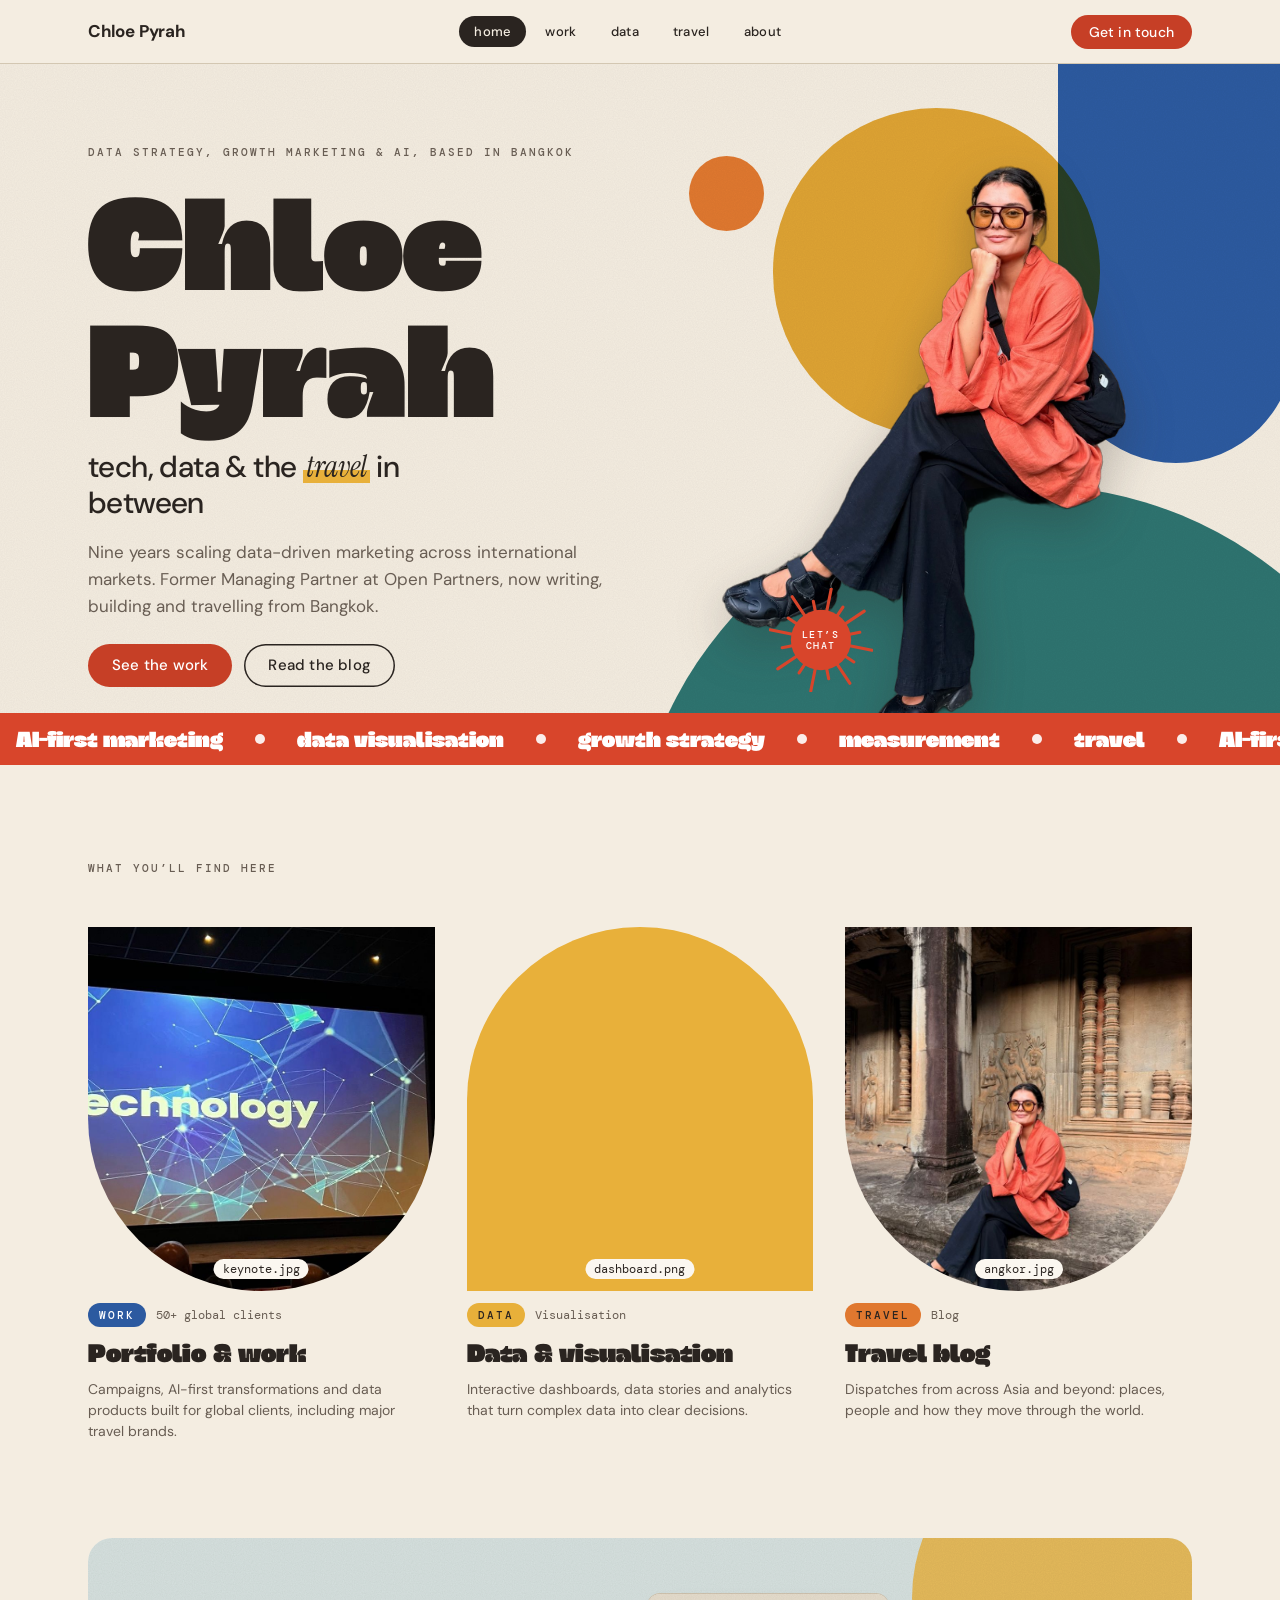
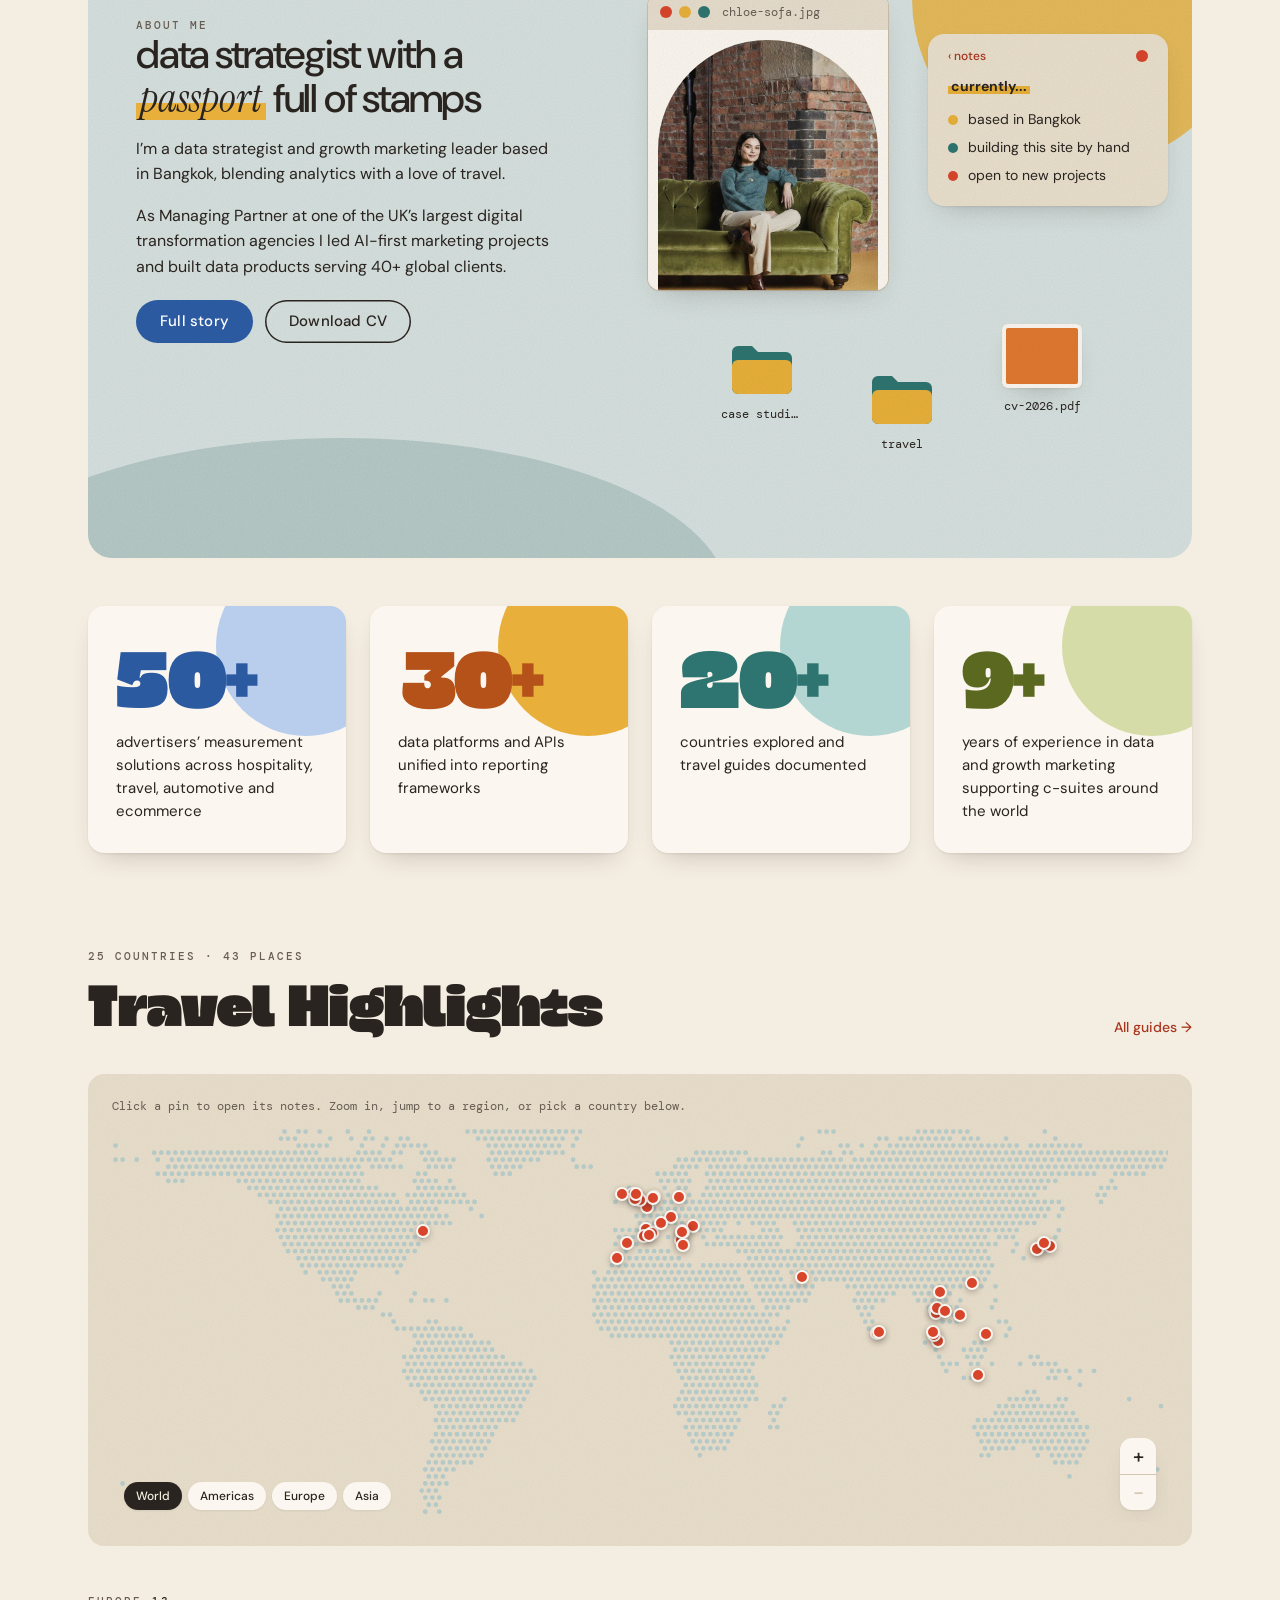
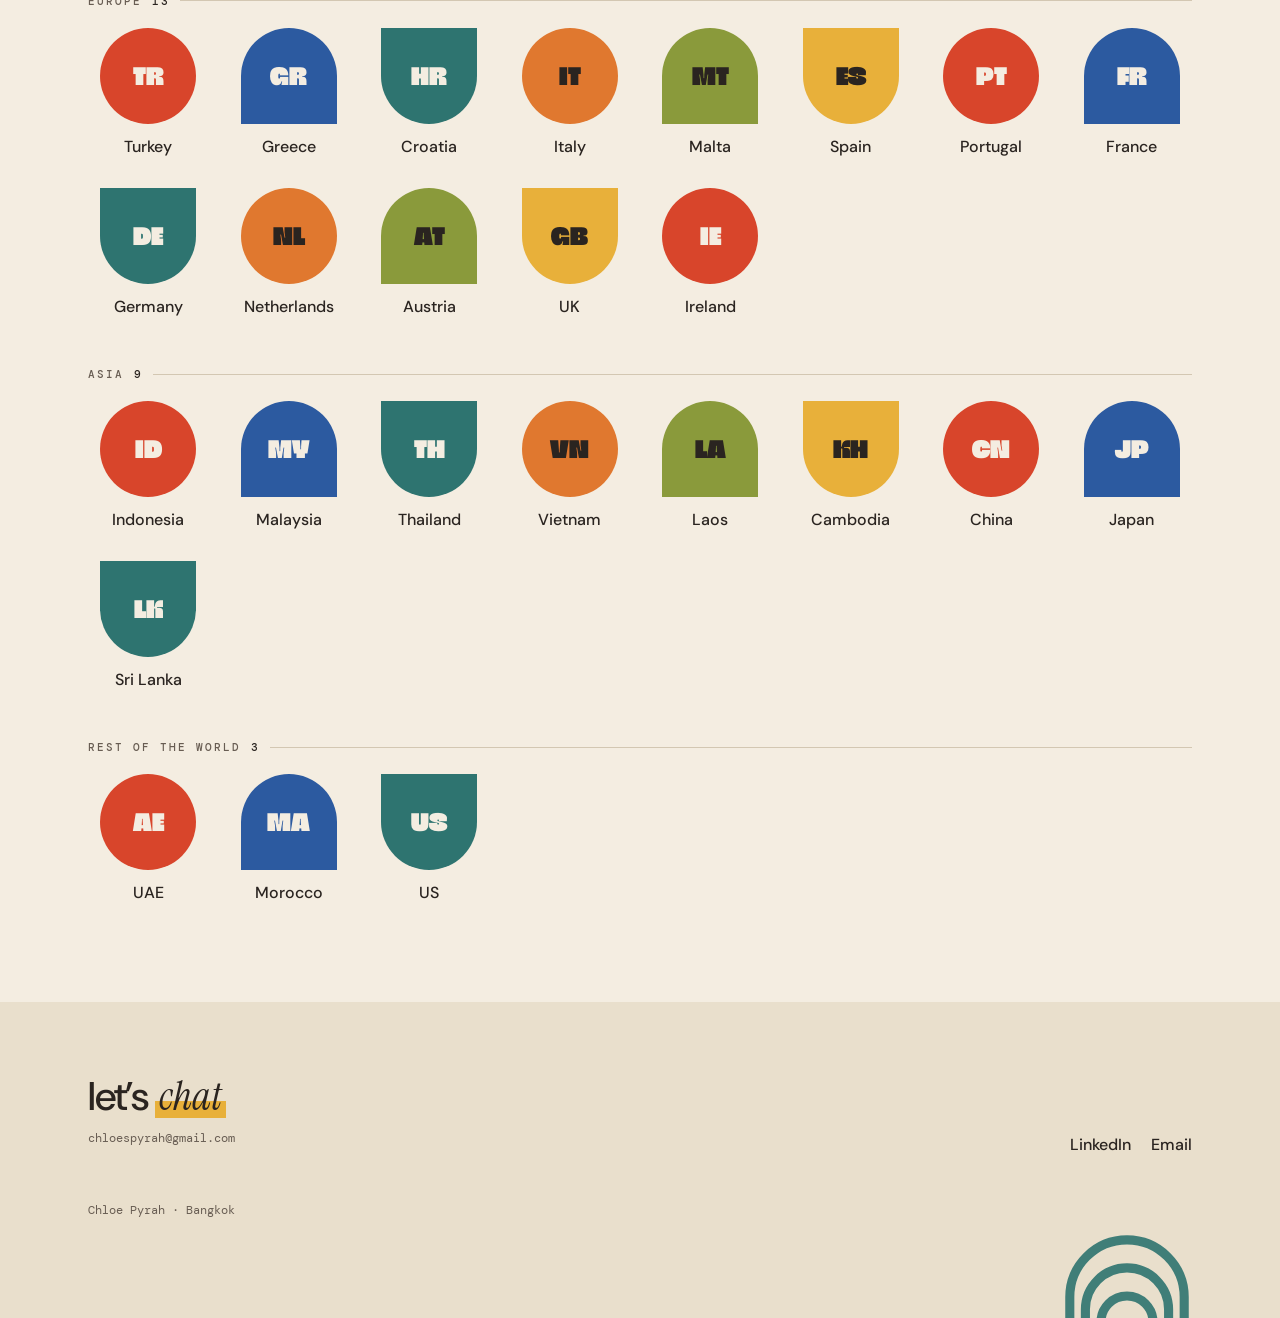
==== commit e8d6d3af: "Add work photos" ====
--- a/index.html
+++ b/index.html
@@ -76,7 +76,7 @@
         </div>
         <div class="case-grid">
           <a class="cp-case cp-case-work cp-case-frame-round" href="work.html">
-            <span class="cp-case-media"><span class="cp-case-file">work.pdf</span></span>
+            <span class="cp-case-media" style="background-image:url(assets/img/keynote.jpg)"><span class="cp-case-file">keynote.jpg</span></span>
             <span class="cp-case-meta"><span class="cp-tag cp-tag-work">Work</span><span class="cp-case-when">50+ global clients</span></span>
             <span class="cp-case-title">Portfolio &amp; work</span>
             <span class="cp-case-summary">Campaigns, AI-first transformations and data products built for global clients, including major travel brands.</span>
@@ -115,9 +115,9 @@
             </div>
           </div>
 
-          <section class="cp-win cp-win-photo cp-win-arch" data-drag data-x="560" data-y="56" style="width:240px" aria-label="flowers.jpg">
-            <div class="cp-win-handle"><div class="cp-win-bar"><span class="cp-dots" data-cp-nodrag><button type="button" class="cp-dot cp-dot-close" aria-label="Close (it stays)" title="this one stays"></button><button type="button" class="cp-dot cp-dot-min" aria-label="Collapse window" aria-expanded="true"></button><button type="button" class="cp-dot cp-dot-max" aria-label="Bring to front"></button></span><span class="cp-win-title">flowers.jpg</span></div></div>
-            <div class="cp-win-body cp-win-body-flush"><img src="assets/img/flowers.jpg" alt="Chloe smiling with her eyes closed, hugging a big bouquet of flowers" style="height:220px;object-fit:cover;width:100%" /></div>
+          <section class="cp-win cp-win-photo cp-win-arch" data-drag data-x="560" data-y="56" style="width:240px" aria-label="chloe-sofa.jpg">
+            <div class="cp-win-handle"><div class="cp-win-bar"><span class="cp-dots" data-cp-nodrag><button type="button" class="cp-dot cp-dot-close" aria-label="Close (it stays)" title="this one stays"></button><button type="button" class="cp-dot cp-dot-min" aria-label="Collapse window" aria-expanded="true"></button><button type="button" class="cp-dot cp-dot-max" aria-label="Bring to front"></button></span><span class="cp-win-title">chloe-sofa.jpg</span></div></div>
+            <div class="cp-win-body cp-win-body-flush"><img src="assets/img/chloe-sofa.jpg" alt="Chloe sitting on a green velvet sofa in front of a brick wall" style="height:250px;object-fit:cover;object-position:50% 35%;width:100%" /></div>
           </section>
 
           <aside class="cp-note" data-drag data-x="840" data-y="96" style="width:240px" aria-label="currently...">
--- a/assets/css/styles.css
+++ b/assets/css/styles.css
@@ -615,3 +615,289 @@
 .guide[hidden] { display: none; }
 .photo-slot { aspect-ratio: 4 / 4.4; }
 .photo-rect { aspect-ratio: 4 / 3.9; }
+/* Work focus cards: MMM matches the BI shape (rounded bottom), AI stays an arch */
+.focus-card:nth-child(3n+1) .cp-case-media { border-radius: 0 0 999px 999px; }
+@media (min-width: 761px) { .focus-card:nth-child(3n+1) .cp-case-media { aspect-ratio: 4 / 4.2; } }
+.focus-card:hover .cp-case-media { border-radius: 40px; }
+
+/* Case studies: feature card on the Work page */
+.case-feature-list { display: grid; gap: 32px; }
+.case-feature { display: grid; grid-template-columns: minmax(0, 1fr) minmax(0, 1.2fr); gap: 48px; align-items: center; padding: 40px; border-radius: 24px; background: var(--surface); box-shadow: var(--shadow-rest); color: var(--ink); text-decoration: none; transition: box-shadow .3s var(--cp-ease), transform .3s var(--cp-ease); }
+.case-feature:hover { box-shadow: var(--shadow-hover); transform: translateY(-3px); }
+.case-feature-art { position: relative; display: block; width: min(100%, 320px); aspect-ratio: 1; justify-self: center; --ph: var(--blue); --ph-2: var(--marker); --ph-3: var(--red); }
+.case-feature-text { display: grid; gap: 14px; justify-items: start; }
+.case-feature-title { font-size: 44px; line-height: 1; }
+.case-feature:hover .case-feature-title { color: var(--red); }
+.case-feature .cp-case-summary { font-size: 16px; line-height: 1.6; }
+@media (max-width: 760px) { .case-feature { grid-template-columns: 1fr; gap: 24px; padding: 24px; } .case-feature-art { width: min(70%, 240px); } .case-feature-title { font-size: 32px; } }
+
+/* Case study reading page */
+.cs-hero { padding-block: 56px 24px; }
+.cs-hero .wrap { display: grid; gap: 18px; justify-items: start; max-width: 960px; }
+.cs-back { margin-bottom: 8px; }
+.cs-hero .eyebrow { margin: 0; }
+.cs-title { margin: 0; font: 400 88px/.92 var(--font-display); letter-spacing: -1px; text-wrap: balance; }
+.cs-tags { display: flex; flex-wrap: wrap; gap: 8px; }
+.cs-intro { font-size: 19px; max-width: 54ch; }
+.cs-body { padding-top: 48px; }
+.cs-wrap { max-width: 760px; display: grid; gap: 56px; }
+.cs-block { display: grid; gap: 18px; font-size: 17px; line-height: 1.7; }
+.cs-block p { margin: 0; }
+.cs-h { margin: 0 0 4px; font: 400 40px/1 var(--font-display); }
+.cs-block:nth-child(5n+1) .cs-h { color: var(--blue); } .cs-block:nth-child(5n+2) .cs-h { color: var(--orange-ink); }
+.cs-block:nth-child(5n+3) .cs-h { color: var(--teal); } .cs-block:nth-child(5n+4) .cs-h { color: var(--red-ink); } .cs-block:nth-child(5n) .cs-h { color: var(--olive-ink); }
+.cs-list { background: var(--surface); border-radius: var(--radius-card); box-shadow: var(--shadow-rest); padding: 22px 26px; gap: 10px; font-size: 16px; line-height: 1.5; }
+.cs-quote { margin: 8px 0; padding: 28px 32px; border-radius: 0 var(--radius-card) var(--radius-card) 0; background: var(--linen); border-left: 6px solid var(--marker); }
+.cs-quote p { font: 400 italic 34px/1.2 var(--font-serif); }
+.cs-quote cite { display: block; margin-top: 12px; font: 400 12px/16px var(--font-mono); font-style: normal; color: var(--ink-muted); }
+@media (max-width: 640px) { .cs-title { font-size: 52px; } .cs-h { font-size: 30px; } .cs-quote p { font-size: 26px; } }
+.nobr { white-space: nowrap; }
+body[class*="page-case-"] .stat-row .cp-stat-value { font-size: 56px; }
+@media (max-width: 1100px) { body[class*="page-case-"] .stat-row .cp-stat-value { font-size: 72px; } }
+
+/* Work: shorter focus shapes (half height) */
+.focus-card .cp-case-media, .focus-card:nth-child(n) .cp-case-media { aspect-ratio: 4 / 2.1; }
+.focus-word { font-size: 64px; }
+@media (max-width: 760px) { .focus-card .cp-case-media, .focus-card:nth-child(n) .cp-case-media { aspect-ratio: 16 / 7; } }
+
+/* Case studies: one frame holding compact rows (room for three) */
+.case-feature-list { gap: 0; padding: 8px 32px; border-radius: 24px; background: var(--surface); box-shadow: var(--shadow-rest); }
+.case-feature { grid-template-columns: 150px minmax(0, 1fr); gap: 32px; padding: 24px 0; border-radius: 0; background: none; box-shadow: none; }
+.case-feature + .case-feature { border-top: 1px solid var(--line); }
+.case-feature:hover { box-shadow: none; transform: none; }
+.case-feature-art { width: 150px; }
+.case-feature-art .ph-label { display: none; }
+.case-feature-text { gap: 10px; }
+.case-feature-title { font-size: 32px; }
+.case-feature .cp-case-summary { font-size: 15px; line-height: 1.5; }
+@media (max-width: 760px) { .case-feature-list { padding: 4px 20px; } .case-feature { grid-template-columns: 1fr; gap: 16px; padding: 20px 0; } .case-feature-art { width: 110px; justify-self: start; } .case-feature-title { font-size: 26px; } }
+
+/* Case study: one shared column so every edge lines up */
+.cs-col { max-width: 956px; }
+@media (max-width: 899px) { .cs-col { max-width: none; } }
+.cs-hero .wrap.cs-col { max-width: 956px; }
+.cs-wrap.cs-col { max-width: 956px; }
+.cs-stats { grid-template-columns: repeat(3, minmax(0, 1fr)); margin-top: 0; }
+@media (max-width: 760px) { .cs-stats { grid-template-columns: 1fr; } }
+body[class*="page-case-"] .stat-row .cp-stat-value { font-size: 64px; }
+.cs-intro { max-width: none; }
+.cs-block { font-size: 18px; }
+.cs-body { padding-top: 24px; }
+.cs-body + .section .cta-band { margin-top: 0; }
+
+/* Footer: links sit on the page margin; arches tucked into the corner below them */
+@media (min-width: 761px) {
+  .site-footer .wrap { padding-right: 48px; }
+  .site-footer { padding-bottom: 56px; }
+  .footer-arches { width: 130px !important; right: max(48px, calc((100% - 1104px) / 2)); bottom: -30px; }
+  .site-footer { padding-bottom: 88px; }
+}
+
+/* Dashboards redrawn in the design system (case studies) */
+.dash-win { margin: 8px 0; }
+.dash-body { padding: 20px; display: grid; gap: 16px; background: var(--paper); }
+.dash-caption { margin: 0; font: 400 12px/16px var(--font-mono); color: var(--ink-muted); }
+.dash-grid { display: grid; gap: 12px; }
+.dash-grid-3 { grid-template-columns: repeat(3, minmax(0, 1fr)); }
+.dash-grid-2 { grid-template-columns: minmax(0, 1.4fr) minmax(0, 1fr); align-items: start; }
+.dash-grid-tiles { grid-template-columns: repeat(3, minmax(0, 1fr)); }
+.dash-grid-tiles-3 { grid-template-columns: repeat(2, minmax(0, 1fr)); }
+.dash-grid-tiles-5 { grid-template-columns: repeat(5, minmax(0, 1fr)); }
+.dash-panel { background: var(--surface); border-radius: 12px; box-shadow: 0 0 0 1px var(--line); padding: 14px 14px 8px; min-width: 0; }
+.dash-step { display: flex; align-items: center; gap: 8px; margin: 0 0 4px; font: 500 14px/1.3 var(--font-sans); }
+.dash-num { display: inline-grid; place-items: center; width: 20px; height: 20px; border-radius: 50%; font: 500 11px/1 var(--font-mono); color: var(--paper); flex: none; }
+.dash-num.cp-fill-marker, .dash-num.cp-fill-orange, .dash-num.cp-fill-olive { color: var(--on-marker); }
+.dash-note { margin: 0 0 6px; font-size: 12px; line-height: 1.4; color: var(--ink-muted); min-height: 34px; }
+.dash-svg { display: block; width: 100%; height: auto; overflow: visible; }
+.dash-axis { stroke: var(--line); stroke-width: 1; }
+.dash-grid-line { stroke: var(--line); stroke-width: 1; stroke-dasharray: 2 4; }
+.dash-val { font: 500 11px/1 var(--font-sans); fill: var(--ink); text-anchor: middle; }
+.dash-end { text-anchor: end; }
+.dash-cat, .dash-tick { font: 400 10px/1 var(--font-mono); fill: var(--ink-muted); text-anchor: middle; }
+.dash-tick { text-anchor: end; }
+.dash-fill-red { fill: var(--red); background: var(--red); } .dash-fill-blue { fill: var(--blue); background: var(--blue); }
+.dash-fill-teal { fill: var(--teal); background: var(--teal); } .dash-fill-orange { fill: var(--orange); background: var(--orange); }
+.dash-fill-olive { fill: var(--olive); background: var(--olive); } .dash-fill-marker { fill: var(--marker); background: var(--marker); }
+.dash-fill-grey { fill: var(--line); background: var(--line); }
+.dash-mark path { stroke: var(--surface); stroke-width: 2px; paint-order: stroke; transition: opacity .2s var(--cp-ease); }
+.dash-svg:hover .dash-mark path { opacity: .55; } .dash-svg .dash-mark:hover path { opacity: 1; }
+.dash-line { fill: none; stroke-width: 2px; stroke-linejoin: round; stroke-linecap: round; }
+.dash-stroke-teal { stroke: var(--teal); } .dash-stroke-red { stroke: var(--red); }
+.dash-legend { display: flex; flex-wrap: wrap; gap: 4px 14px; margin: 4px 0 8px; }
+.dash-key { display: inline-flex; align-items: center; gap: 6px; font-size: 12px; color: var(--ink-muted); }
+.dash-key i { width: 10px; height: 10px; border-radius: 3px; display: block; }
+.dash-tile { background: var(--surface); border-radius: 12px; box-shadow: 0 0 0 1px var(--line); padding: 12px 14px; display: grid; gap: 6px; align-content: space-between; min-height: 84px; }
+.dash-tile-label { font-size: 12px; line-height: 1.3; color: var(--ink-muted); }
+.dash-tile-value { font: 400 36px/1 var(--font-numerals); color: var(--ink); }
+.dash-tile-teal .dash-tile-value { color: var(--teal); } .dash-tile-red .dash-tile-value { color: var(--red-ink); }
+.dash-tile-blue .dash-tile-value { color: var(--blue); } .dash-tile-orange .dash-tile-value { color: var(--orange-ink); }
+.dash-tile-olive .dash-tile-value { color: var(--olive-ink); } .dash-tile-marker .dash-tile-value { color: var(--ink); box-shadow: inset 0 -4px 0 var(--marker); }
+.dash-list { list-style: none; margin: 4px 0 6px; padding: 0; display: grid; }
+.dash-list li { display: grid; grid-template-columns: 70px minmax(0, 1fr) auto; gap: 10px; align-items: center; padding: 8px 0; border-top: 1px solid var(--line); font-size: 13px; }
+.dash-list li:first-child { border-top: 0; }
+.dash-client { font: 400 11px/1.2 var(--font-mono); color: var(--ink-muted); }
+.dash-task { white-space: nowrap; overflow: hidden; text-overflow: ellipsis; }
+.dash-pri, .dash-status { font: 500 10px/1 var(--font-mono); letter-spacing: 1px; text-transform: uppercase; padding: 4px 8px; border-radius: var(--radius-pill); box-shadow: inset 0 0 0 1px var(--line); color: var(--ink-muted); }
+.dash-pri-urgent { background: var(--red-fill); color: var(--on-red); box-shadow: none; }
+.dash-pri-high { background: var(--marker); color: var(--on-marker); box-shadow: none; }
+.dash-status { background: var(--teal); color: var(--on-teal); box-shadow: none; }
+@media (max-width: 760px) {
+  .dash-body { padding: 12px; }
+  .dash-grid-3 { grid-template-columns: repeat(2, minmax(0, 1fr)); }
+  .dash-grid-2 { grid-template-columns: 1fr; }
+  .dash-grid-tiles-5 { grid-template-columns: repeat(3, minmax(0, 1fr)); }
+  .dash-tile-value { font-size: 28px; }
+}
+@media (max-width: 480px) { .dash-grid-3 { grid-template-columns: 1fr; } }
+
+/* Briefing template mock (ClickUp task, redrawn) */
+.bt { display: grid; grid-template-columns: minmax(0, 1.7fr) minmax(0, 1fr); gap: 12px; align-items: stretch; }
+.bt-main, .bt-activity { background: var(--surface); border-radius: 12px; box-shadow: 0 0 0 1px var(--line); padding: 16px; min-width: 0; }
+.bt-crumb { margin: 0 0 6px; font: 400 11px/1.4 var(--font-mono); color: var(--ink-muted); }
+.bt-title { margin: 0 0 14px; font: 700 20px/1.25 var(--font-sans); letter-spacing: -.3px; }
+.bt-meta { display: grid; grid-template-columns: auto 1fr auto 1fr; gap: 10px 12px; align-items: center; margin-bottom: 14px; }
+.bt-label { display: inline-flex; align-items: center; gap: 6px; font-size: 12px; color: var(--ink-muted); white-space: nowrap; }
+.bt-status { display: inline-block; font: 500 10px/1 var(--font-mono); letter-spacing: 1px; text-transform: uppercase; padding: 5px 9px; border-radius: var(--radius-pill); background: var(--blue); color: var(--on-blue); }
+.bt-date { font-size: 13px; }
+.bt-avatar { display: inline-grid; place-items: center; width: 24px; height: 24px; border-radius: 50%; font: 500 11px/1 var(--font-mono); }
+.bt-desc { border-radius: 10px; box-shadow: inset 0 0 0 1px var(--line); padding: 10px 12px; margin-bottom: 14px; }
+.bt-desc p { margin: 6px 0 0; font-size: 13px; line-height: 1.5; color: var(--ink-muted); font-style: italic; }
+.bt-sub { margin: 0 0 8px; font: 500 14px/1.3 var(--font-sans); }
+.bt-table { border-radius: 10px; box-shadow: inset 0 0 0 1px var(--line); overflow: hidden; }
+.bt-row { display: grid; grid-template-columns: 130px minmax(0, 1fr); gap: 10px; align-items: center; padding: 8px 12px; }
+.bt-row + .bt-row { border-top: 1px solid var(--line); }
+.bt-value { display: flex; flex-wrap: wrap; gap: 4px; }
+.bt-tag { font: 500 11px/1 var(--font-sans); padding: 5px 8px; border-radius: 6px; white-space: nowrap; }
+.bt-mark { display: inline-grid; place-items: center; width: 16px; height: 16px; border-radius: 50%; font: 500 9px/1 var(--font-mono); color: var(--paper); flex: none; }
+.bt-mark.cp-fill-marker { color: var(--on-marker); }
+.bt-activity { display: flex; flex-direction: column; }
+.bt-feed { list-style: none; margin: 0; padding: 0; display: grid; align-content: start; gap: 10px; font-size: 12px; line-height: 1.45; color: var(--ink-muted); flex: 1; }
+.bt-feed b { color: var(--ink); font-weight: 500; }
+.bt-comment { margin-top: 12px; font-size: 12px; color: var(--ink-muted); padding: 8px 12px; border-radius: var(--radius-pill); box-shadow: inset 0 0 0 1px var(--line); }
+.bt-key { display: flex; flex-wrap: wrap; gap: 8px 18px; font-size: 12px; color: var(--ink-muted); }
+.bt-key > span { display: inline-flex; align-items: center; gap: 6px; }
+@media (max-width: 760px) { .bt { grid-template-columns: 1fr; } .bt-meta { grid-template-columns: auto 1fr; } .bt-row { grid-template-columns: 1fr; gap: 6px; } }
+
+/* Dashboard fixes: no underline on black tiles; charts fill their panels */
+.dash-tile-marker .dash-tile-value { box-shadow: none; }
+.dash-stretch { align-items: stretch; }
+.dash-fill { display: flex; flex-direction: column; }
+.dash-fill .dash-svg { flex: 1; }
+
+/* Task statuses: three groups, eight statuses, with the amends loop */
+.st { display: grid; grid-template-columns: repeat(8, minmax(0, 1fr)); gap: 8px; }
+.st-group { margin: 0; padding: 8px 10px; border-radius: 10px 10px 0 0; background: var(--linen); font: 500 11px/1.2 var(--font-mono); letter-spacing: 1.5px; text-transform: uppercase; color: var(--ink-muted); text-align: center; grid-row: 1; }
+.st-card { grid-row: 2; display: grid; align-content: start; gap: 8px; padding: 12px 10px 14px; border-radius: 12px; min-height: 150px; }
+.st-name { font: 700 13px/1.2 var(--font-sans); }
+.st-text { font-size: 11.5px; line-height: 1.4; }
+.st-grey { background: var(--line); color: var(--ink); }
+.st-sky { background: var(--sky-deep); color: var(--ink); }
+.st-blue { background: var(--blue); color: var(--on-blue); }
+.st-olive { background: var(--olive); color: var(--on-marker); }
+.st-red { background: var(--red-fill); color: var(--on-red); }
+.st-marker { background: var(--marker); color: var(--on-marker); }
+.st-orange { background: var(--orange); color: var(--on-marker); }
+.st-teal { background: var(--teal); color: var(--on-teal); }
+.st-loop { display: grid; grid-template-columns: repeat(8, minmax(0, 1fr)); gap: 8px; height: 22px; margin-top: -4px; }
+.st-loop-line { grid-column: 3 / 8; margin: 0 calc(50% / 5); border: 2px solid var(--ink); border-top: 0; border-radius: 0 0 12px 12px; position: relative; margin-left: calc((100% / 5) / 2 - 1px); margin-right: calc((100% / 5) / 2 - 1px); }
+.st-loop-line::before { content: ""; position: absolute; left: -7px; top: -6px; border: 6px solid transparent; border-bottom: 8px solid var(--ink); border-top: 0; }
+.st-note { margin: 6px auto 0; max-width: 520px; text-align: center; font-size: 13px; line-height: 1.45; color: var(--ink-muted); }
+.st-note b { color: var(--blue); }
+.st-arrow { display: none; margin-right: 6px; color: var(--ink); }
+@media (max-width: 760px) {
+  .st { grid-template-columns: 1fr 1fr; }
+  .st-group, .st-card { grid-column: auto !important; grid-row: auto; }
+  .st-group { grid-column: 1 / -1 !important; border-radius: 10px; margin-top: 6px; }
+  .st-card { min-height: 0; }
+  .st-loop { display: none; }
+  .st-arrow { display: inline; }
+}
+.st-note { justify-self: center; }
+
+/* Case study card art: a mini brief form on flat shapes */
+.case-feature-art.page-hero-brief { --ph: var(--teal); --ph-2: var(--orange); --ph-3: var(--red); }
+.mini-brief { position: absolute; left: 22%; top: 18%; width: 62%; height: 70%; z-index: 2; background: var(--surface); border-radius: 10px; box-shadow: var(--shadow-hover); padding: 9% 9% 0; display: flex; flex-direction: column; gap: 7%; overflow: hidden; }
+.mini-brief i { display: block; border-radius: 999px; }
+.mb-top { display: flex; gap: 4px; position: absolute; left: 8%; top: 5%; }
+.mb-dot { width: 5px; height: 5px; background: var(--line); }
+.mb-top .mb-dot:nth-child(1) { background: var(--red); } .mb-top .mb-dot:nth-child(2) { background: var(--marker); } .mb-top .mb-dot:nth-child(3) { background: var(--teal); }
+.mb-title { display: block; height: 8px; width: 78%; border-radius: 999px; background: var(--ink); margin-top: 6%; }
+.mb-status { display: block; height: 8px; width: 38%; border-radius: 999px; background: var(--blue); }
+.mb-row { display: flex; align-items: center; gap: 4px; padding-top: 6%; border-top: 1px solid var(--line); }
+.mb-label { width: 26%; height: 5px; background: var(--line); margin-right: 6%; flex: none; }
+.mb-pill { height: 8px; width: 24%; }
+.mb-short { width: 14%; }
+.mb-blue { background: var(--blue); } .mb-orange { background: var(--orange); } .mb-olive { background: var(--olive); } .mb-teal { background: var(--teal); }
+.mb-av { width: 10px; height: 10px; border-radius: 50%; background: var(--red); }
+.case-feature-art.page-hero-brief .ph-arch { left: 0; width: 58%; }
+.case-feature-art.page-hero-brief .ph-dot { right: 4%; bottom: 4%; z-index: 3; }
+.mini-brief > span { flex: none; }
+
+/* Data page: full-width dashboard visual with copy beside the heading */
+.viz-wide { grid-template-columns: 1fr; gap: 28px; }
+.viz-wide .viz-copy { display: grid; grid-template-columns: minmax(0, 1fr) minmax(0, 1fr); column-gap: 48px; row-gap: 12px; align-items: start; }
+.viz-wide .viz-copy > .cp-case-meta, .viz-wide .viz-copy > .viz-title { grid-column: 1; }
+.viz-wide .viz-copy > .viz-text, .viz-wide .viz-copy > .link-arrow { grid-column: 2; }
+.viz-wide .viz-copy > .cp-case-meta { grid-row: 1; } .viz-wide .viz-copy > .viz-title { grid-row: 2; }
+.viz-wide .viz-copy > .viz-text:first-of-type { grid-row: 1 / span 2; } .viz-wide .viz-copy > .viz-text:nth-of-type(2) { grid-row: 3; }
+.viz-wide .viz-copy > .link-arrow { grid-row: 4; justify-self: start; }
+.dash-grid-tiles-4 { grid-template-columns: repeat(4, minmax(0, 1fr)); }
+.dash-grid-even { grid-template-columns: repeat(2, minmax(0, 1fr)); }
+@media (max-width: 760px) {
+  .viz-wide .viz-copy { grid-template-columns: 1fr; }
+  .viz-wide .viz-copy > * { grid-column: 1 !important; grid-row: auto !important; }
+  .dash-grid-tiles-4 { grid-template-columns: repeat(2, minmax(0, 1fr)); }
+  .dash-grid-even { grid-template-columns: 1fr; }
+}
+
+/* Audit scorecard */
+.au { background: var(--surface); border-radius: 12px; box-shadow: 0 0 0 1px var(--line); overflow: hidden; }
+.au-row { display: grid; grid-template-columns: minmax(0, 1.3fr) 1fr 1fr; gap: 12px; align-items: center; padding: 9px 16px; border-top: 1px solid var(--line); font-size: 14px; }
+.au-head { border-top: 0; font: 500 10px/1.3 var(--font-mono); letter-spacing: 1.5px; text-transform: uppercase; color: var(--ink-muted); background: var(--linen); }
+.au-group { padding: 10px 16px 6px; border-top: 1px solid var(--line); font: 500 11px/1.3 var(--font-mono); letter-spacing: 1.5px; text-transform: uppercase; color: var(--ink-muted); }
+.au-name { font-weight: 500; }
+.au-pill { justify-self: start; font: 500 11px/1 var(--font-sans); padding: 6px 10px; border-radius: var(--radius-pill); }
+.au-teal { background: var(--teal); color: var(--on-teal); } .au-blue { background: var(--blue); color: var(--on-blue); }
+.au-marker { background: var(--marker); color: var(--on-marker); } .au-red { background: var(--red-fill); color: var(--on-red); }
+@media (max-width: 480px) { .au-row { grid-template-columns: minmax(0, 1.2fr) 1fr 1fr; gap: 6px; padding: 8px 10px; font-size: 13px; } .au-pill { padding: 5px 7px; font-size: 10px; } }
+
+/* 12-month roadmap */
+.rm { display: grid; grid-template-columns: repeat(3, minmax(0, 1fr)); gap: 12px; }
+.rm-col { display: grid; gap: 10px; align-content: start; }
+.rm-head { display: flex; justify-content: space-between; align-items: baseline; padding: 12px 14px; border-radius: 12px; }
+.rm-red { background: var(--red-fill); color: var(--on-red); } .rm-blue { background: var(--blue); color: var(--on-blue); } .rm-teal { background: var(--teal); color: var(--on-teal); }
+.rm-phase { font: 400 26px/1 var(--font-display); }
+.rm-when { font: 400 11px/1.2 var(--font-mono); opacity: .9; }
+.rm-card { background: var(--surface); border-radius: 12px; box-shadow: 0 0 0 1px var(--line); padding: 14px; display: grid; gap: 6px; }
+.rm-num { display: inline-grid; place-items: center; width: 22px; height: 22px; border-radius: 50%; font: 500 11px/1 var(--font-mono); color: var(--paper); }
+.rm-title { font: 700 15px/1.25 var(--font-sans); }
+.rm-text { font-size: 13px; line-height: 1.45; color: var(--ink-muted); }
+@media (max-width: 760px) { .rm { grid-template-columns: 1fr; } }
+
+/* Card art: mini audit scorecard */
+.case-feature-art.page-hero-audit { --ph: var(--red); --ph-2: var(--blue); --ph-3: var(--marker); }
+.case-feature-art.page-hero-audit .ph-arch { left: 0; width: 58%; }
+.case-feature-art.page-hero-audit .ph-dot { right: 4%; bottom: 4%; z-index: 3; }
+.mini-audit { position: absolute; left: 22%; top: 20%; width: 62%; height: 66%; z-index: 2; background: var(--surface); border-radius: 10px; box-shadow: var(--shadow-hover); padding: 10% 9%; display: flex; flex-direction: column; justify-content: space-between; }
+.ma-row { display: flex; align-items: center; gap: 8%; flex: none; }
+.mini-audit i { display: block; flex: none; }
+.ma-label { width: 40%; height: 5px; border-radius: 999px; background: var(--line); }
+.ma-dot { width: 18%; height: 8px; border-radius: 999px; }
+.ma-teal { background: var(--teal); } .ma-blue { background: var(--blue); } .ma-red { background: var(--red); } .ma-marker { background: var(--marker); }
+.cs-title-long { font-size: 64px; line-height: .95; }
+@media (max-width: 640px) { .cs-title-long { font-size: 42px; } }
+
+/* Work: "out and about" photo strip */
+.moments { display: grid; grid-template-columns: repeat(3, minmax(0, 1fr)); gap: 32px; align-items: start; }
+.moment .photo-rect, .moment .photo-arch, .moment .photo-round { aspect-ratio: 4 / 4.2; }
+.moment { margin: 0; display: grid; gap: 14px; }
+.moment-media { display: block; aspect-ratio: 4 / 4.4; background-size: cover; background-position: center; background-color: var(--linen); }
+.moment-media.photo-rect { aspect-ratio: 4 / 3.9; }
+.moment-media.photo-arch { border-radius: 999px 999px 0 0; }
+.moment-media.photo-round { border-radius: 0 0 999px 999px; }
+.moment figcaption { display: grid; gap: 8px; justify-items: start; }
+.moment-text { font-size: 15px; line-height: 1.45; }
+@media (max-width: 760px) { .moments { grid-template-columns: 1fr; } .moment-media, .moment-media.photo-rect { aspect-ratio: 4 / 3.4; } }
+.page-hero-art .ph-photo { background-position: 50% 30%; }
+@media (max-width: 760px) { .moment .photo-rect, .moment .photo-arch, .moment .photo-round { aspect-ratio: 4 / 3.4; } }
+@media (min-width: 761px) { .moments .moment-media.photo-rect, .moments .moment-media.photo-arch, .moments .moment-media.photo-round { aspect-ratio: 4 / 4.2; } }
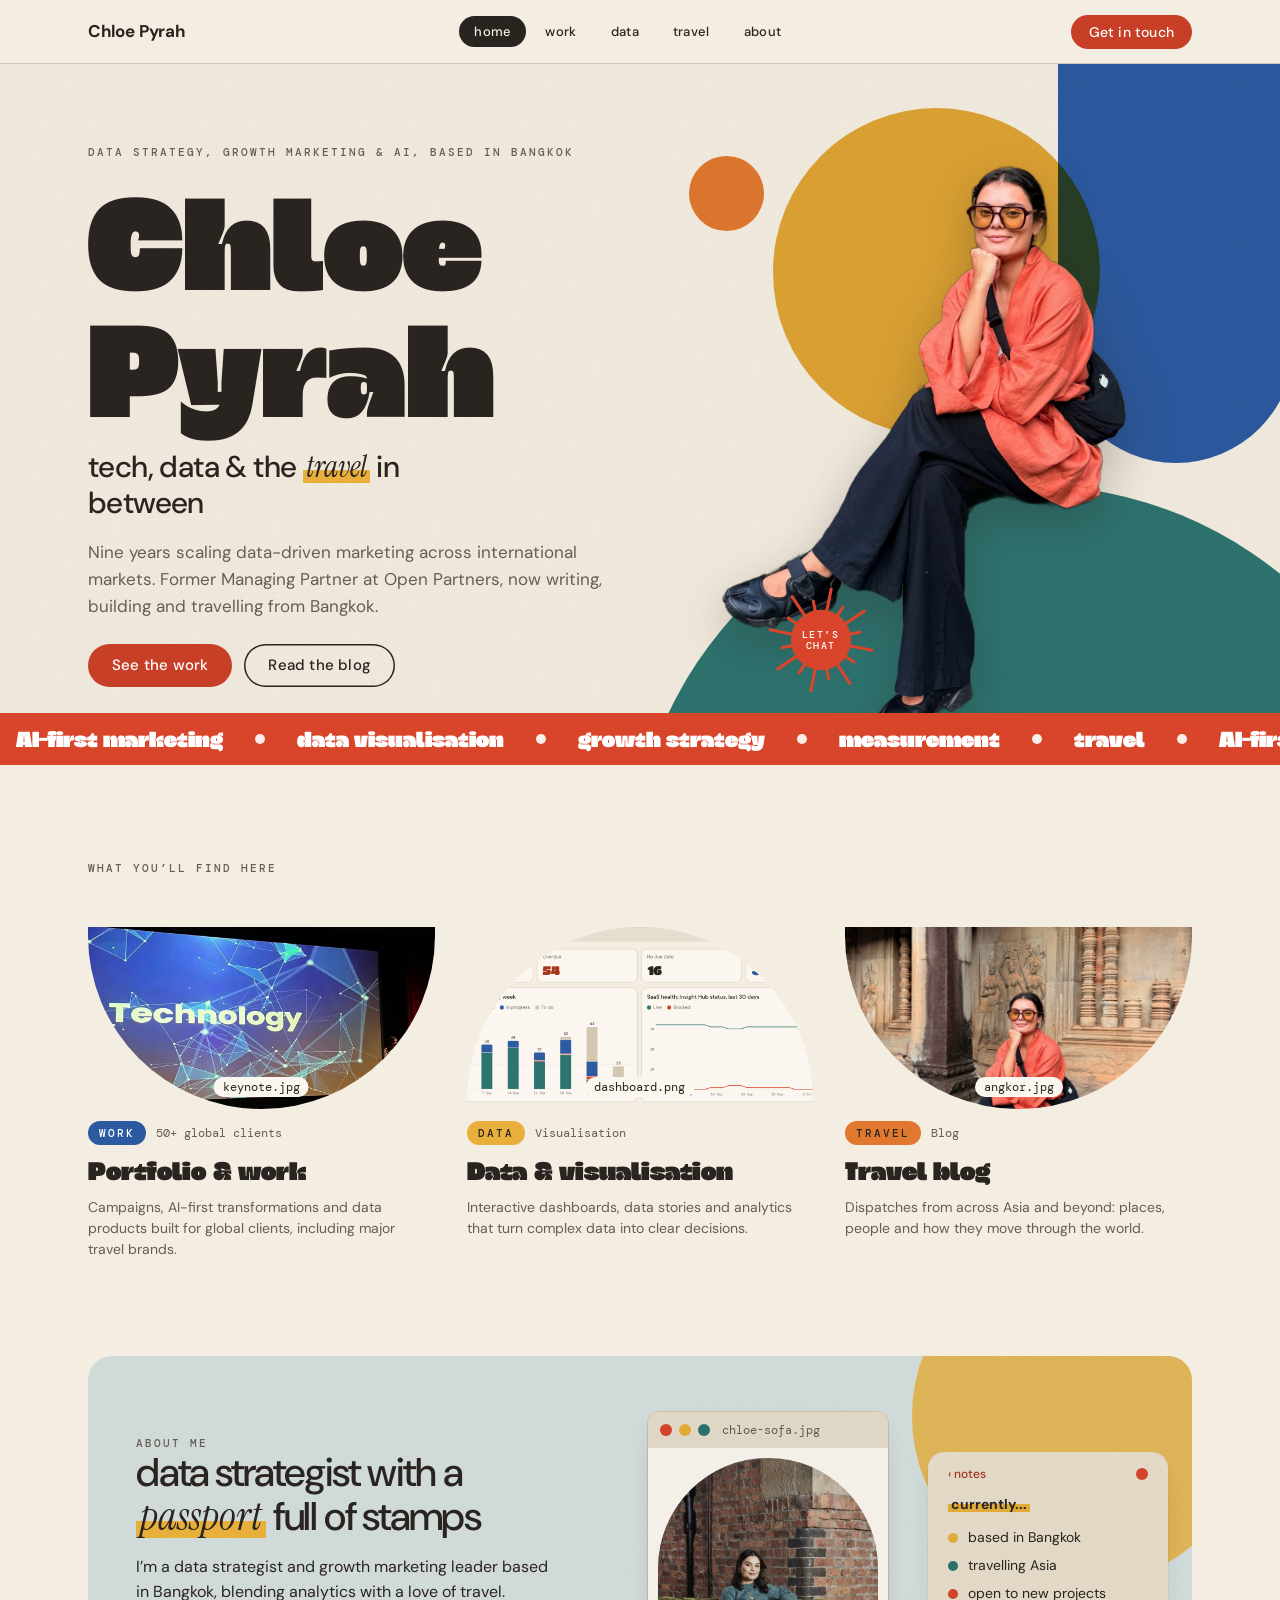
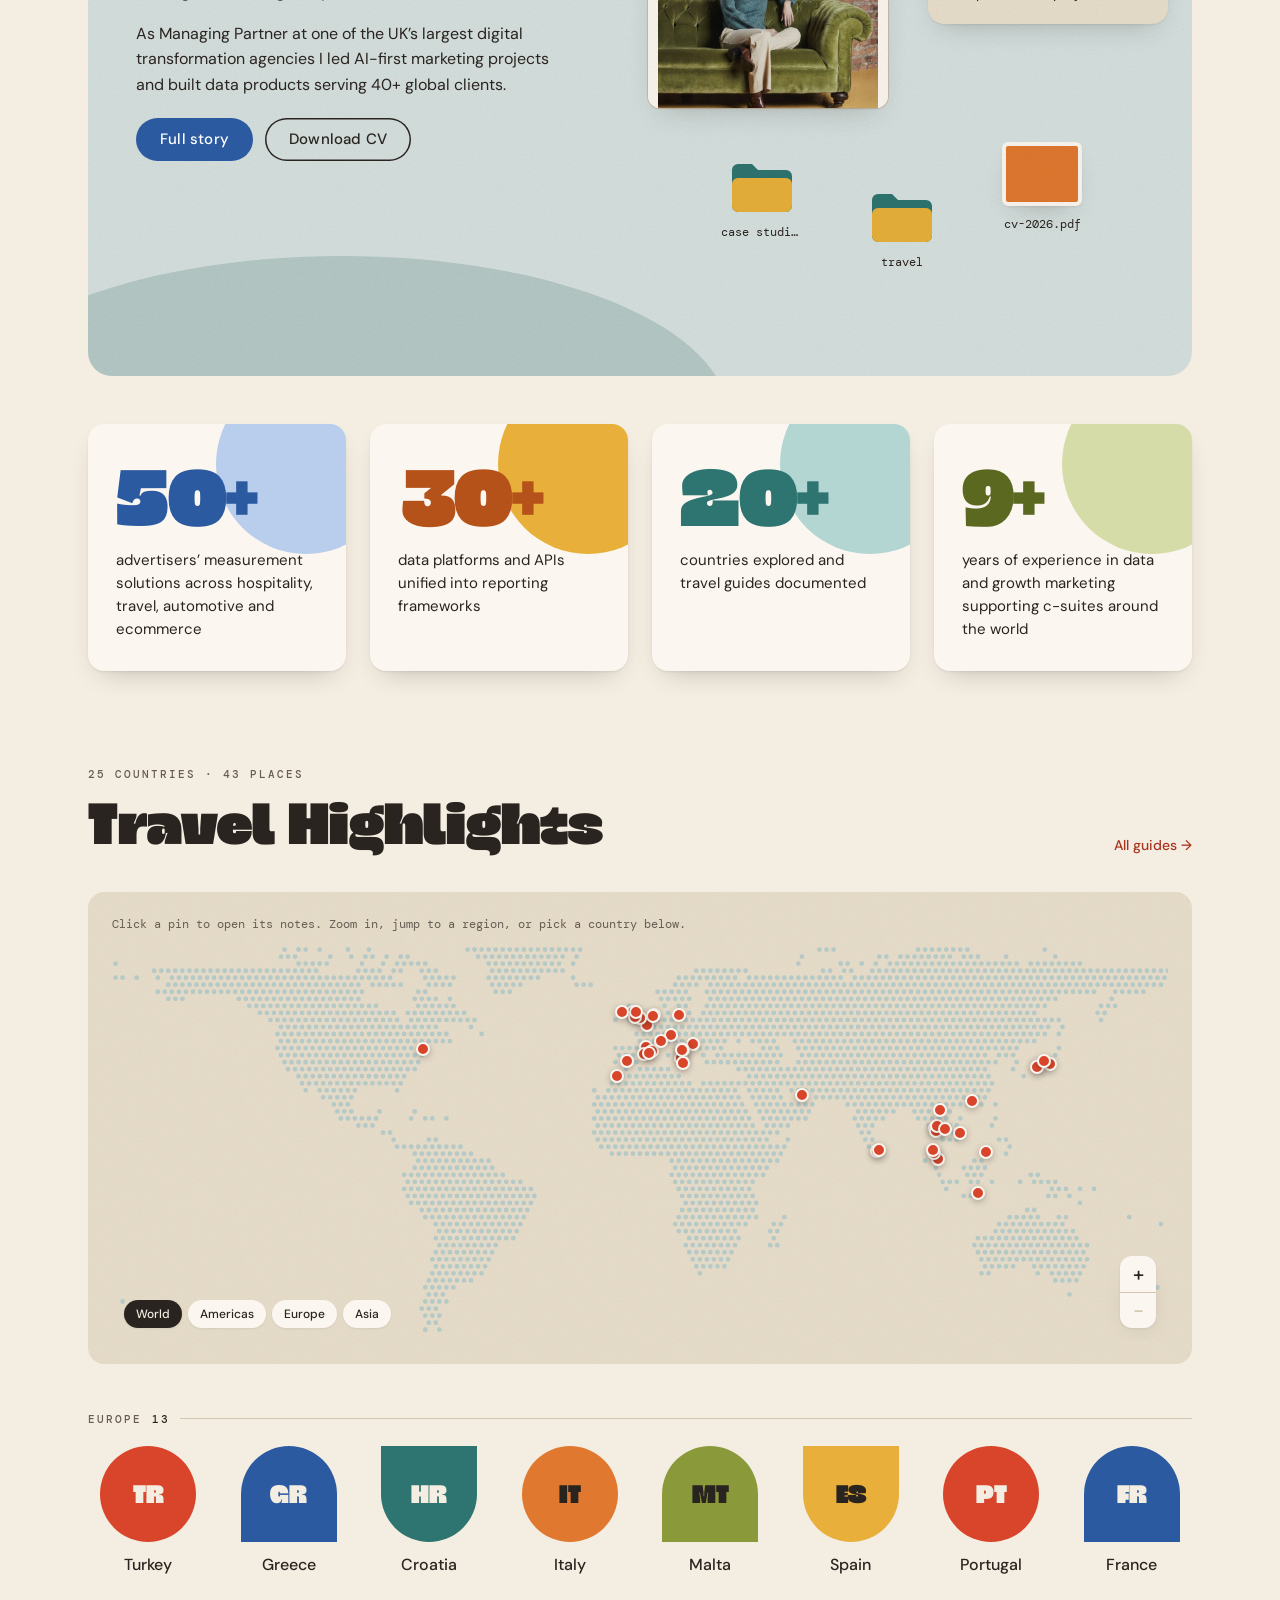
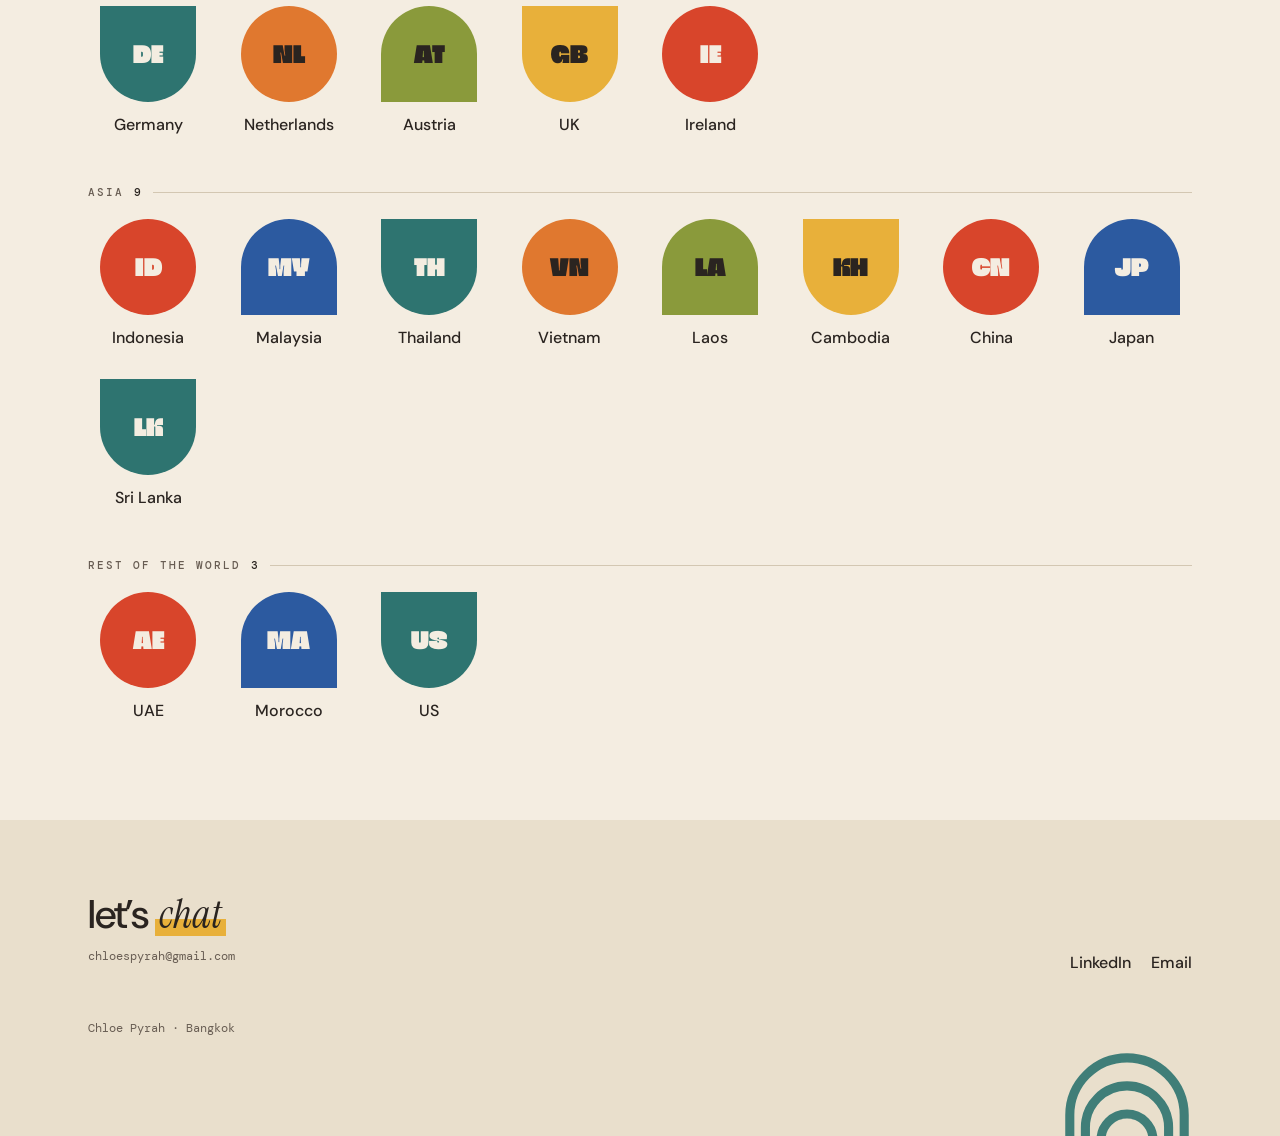
==== commit 731e33ac: "Photo and layout tweaks" ====
--- a/index.html
+++ b/index.html
@@ -67,7 +67,7 @@
     </div>
 
     <!-- THREE DOORS -->
-    <section class="section" aria-label="What you'll find here">
+    <section class="section home-doors" aria-label="What you'll find here">
       <div class="wrap">
         <div class="section-head">
           <div>
@@ -82,7 +82,7 @@
             <span class="cp-case-summary">Campaigns, AI-first transformations and data products built for global clients, including major travel brands.</span>
           </a>
           <a class="cp-case cp-case-data" href="data.html">
-            <span class="cp-case-media"><span class="cp-case-file">dashboard.png</span></span>
+            <span class="cp-case-media" style="background-image:url(assets/img/dashboard.png)"><span class="cp-case-file">dashboard.png</span></span>
             <span class="cp-case-meta"><span class="cp-tag cp-tag-data">Data</span><span class="cp-case-when">Visualisation</span></span>
             <span class="cp-case-title">Data &amp; visualisation</span>
             <span class="cp-case-summary">Interactive dashboards, data stories and analytics that turn complex data into clear decisions.</span>
@@ -123,7 +123,7 @@
           <aside class="cp-note" data-drag data-x="840" data-y="96" style="width:240px" aria-label="currently...">
             <div class="cp-note-bar"><span class="cp-note-app">&lsaquo; notes</span><span class="cp-note-pin cp-fill-red" aria-hidden="true"></span></div>
             <p class="cp-note-title"><mark>currently...</mark></p>
-            <ul class="cp-note-list"><li>based in Bangkok</li><li>building this site by hand</li><li>open to new projects</li></ul>
+            <ul class="cp-note-list"><li>based in Bangkok</li><li>travelling Asia</li><li>open to new projects</li></ul>
           </aside>
 
           <div class="icon-row">
--- a/assets/css/styles.css
+++ b/assets/css/styles.css
@@ -901,3 +901,9 @@
 .page-hero-art .ph-photo { background-position: 50% 30%; }
 @media (max-width: 760px) { .moment .photo-rect, .moment .photo-arch, .moment .photo-round { aspect-ratio: 4 / 3.4; } }
 @media (min-width: 761px) { .moments .moment-media.photo-rect, .moments .moment-media.photo-arch, .moments .moment-media.photo-round { aspect-ratio: 4 / 4.2; } }
+
+/* Home "What you'll find here": half-height pictures */
+.home-doors .cp-case-media, .home-doors .cp-case:nth-child(n) .cp-case-media { aspect-ratio: 4 / 2.1; }
+.home-doors .cp-case-data .cp-case-media { background-position: center top; }
+@media (max-width: 760px) { .home-doors .cp-case-media, .home-doors .cp-case:nth-child(n) .cp-case-media { aspect-ratio: 16 / 7; } }
+.page-hero-work .ph-photo { background-position: 45% 40%; }
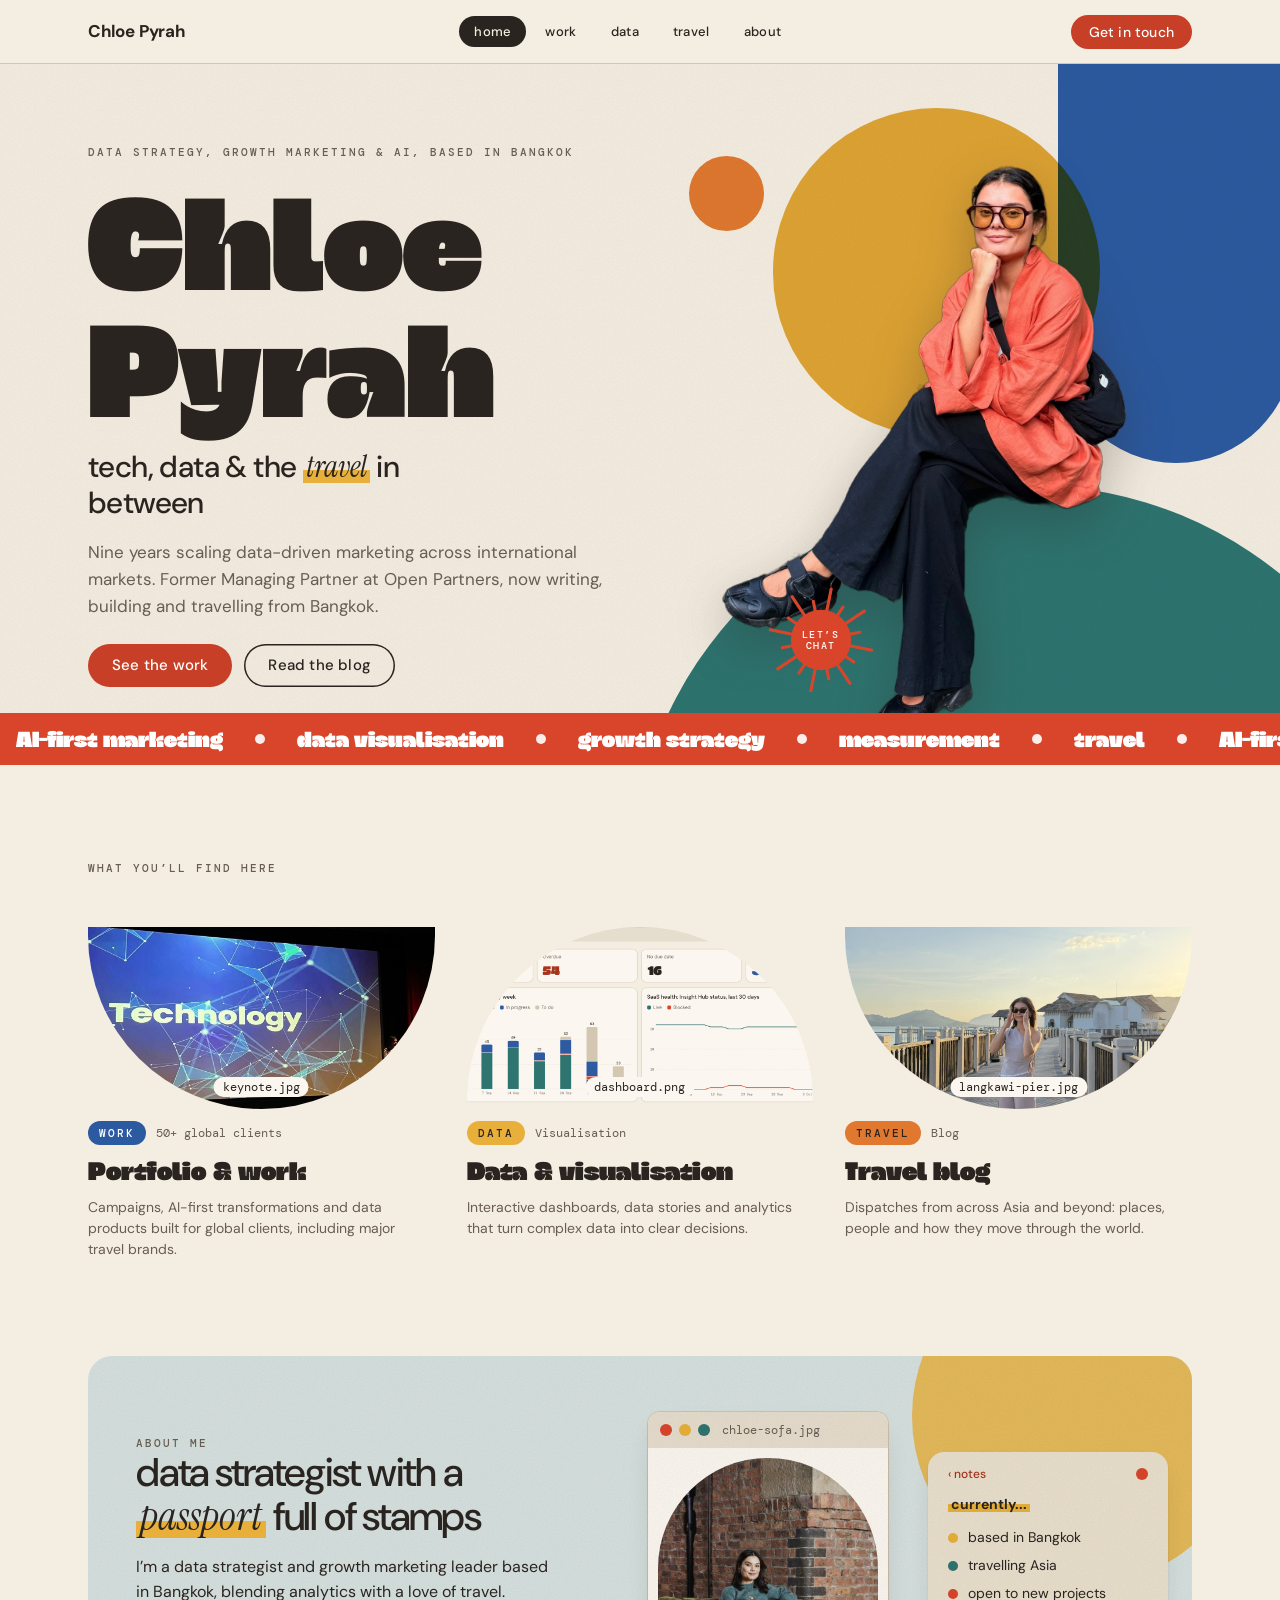
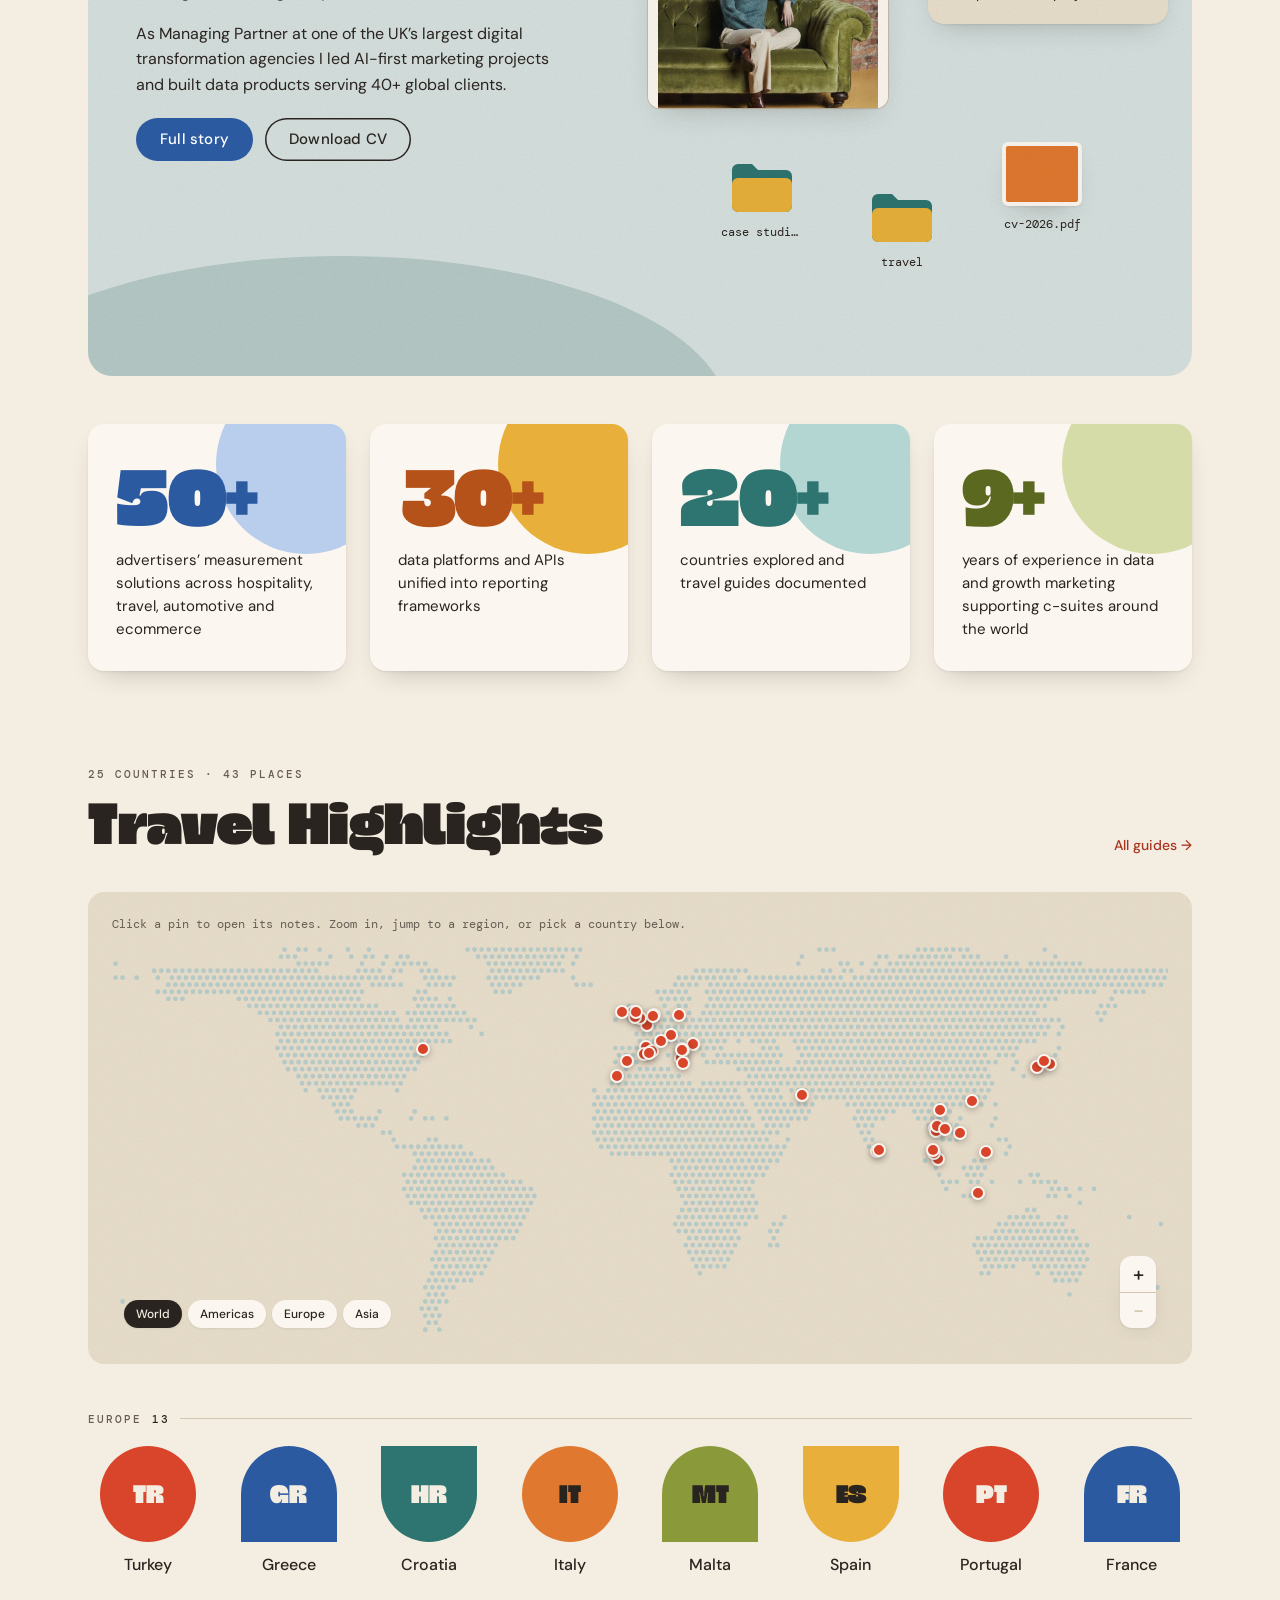
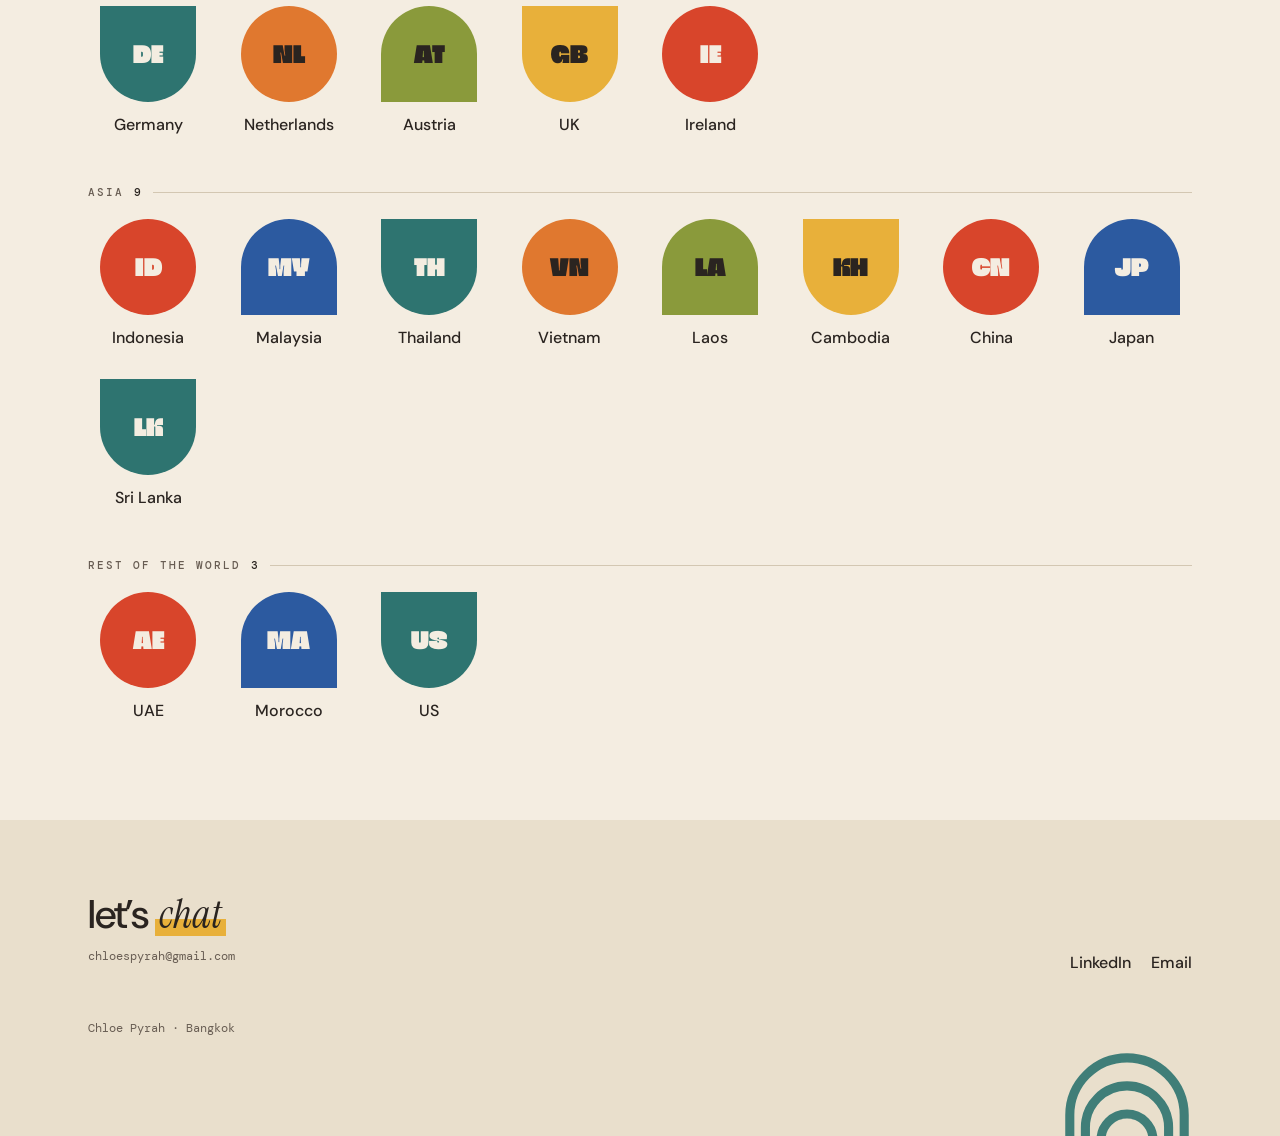
==== commit c278644b: "Add travel photos" ====
--- a/index.html
+++ b/index.html
@@ -88,7 +88,7 @@
             <span class="cp-case-summary">Interactive dashboards, data stories and analytics that turn complex data into clear decisions.</span>
           </a>
           <a class="cp-case cp-case-travel" href="travel.html">
-            <span class="cp-case-media" style="background-image:url(assets/img/angkor.jpg)"><span class="cp-case-file">angkor.jpg</span></span>
+            <span class="cp-case-media" style="background-image:url(assets/img/langkawi-pier.jpg)"><span class="cp-case-file">langkawi-pier.jpg</span></span>
             <span class="cp-case-meta"><span class="cp-tag cp-tag-travel">Travel</span><span class="cp-case-when">Blog</span></span>
             <span class="cp-case-title">Travel blog</span>
             <span class="cp-case-summary">Dispatches from across Asia and beyond: places, people and how they move through the world.</span>
--- a/assets/css/styles.css
+++ b/assets/css/styles.css
@@ -907,3 +907,22 @@
 .home-doors .cp-case-data .cp-case-media { background-position: center top; }
 @media (max-width: 760px) { .home-doors .cp-case-media, .home-doors .cp-case:nth-child(n) .cp-case-media { aspect-ratio: 16 / 7; } }
 .page-hero-work .ph-photo { background-position: 45% 40%; }
+
+/* Travel: photos on guide cards */
+.guide-photo { display: block; margin: -14px -20px 14px; aspect-ratio: 16 / 9; background-size: cover; background-position: center 35%; border-radius: var(--radius-card) var(--radius-card) 0 0; }
+.home-doors .cp-case-travel .cp-case-media { background-position: 50% 45%; }
+.page-hero-travel .ph-photo { background-position: 72% 40%; }
+
+/* Travel: postcards gallery (masonry columns, alternating frames) */
+.gallery { columns: 4 220px; column-gap: 20px; }
+.gal { margin: 0 0 20px; break-inside: avoid; display: grid; gap: 8px; }
+.gal-media { display: block; background-size: cover; background-position: center; aspect-ratio: 4 / 3; }
+.gal-tall .gal-media { aspect-ratio: 3 / 4.6; border-radius: 16px; }
+.gal-arch .gal-media { aspect-ratio: 4 / 4.6; border-radius: 999px 999px 0 0; }
+.gal-round .gal-media { aspect-ratio: 4 / 4.2; border-radius: 0 0 999px 999px; }
+.gal-rect .gal-media { border-radius: 4px; }
+.gal figcaption { font: 400 12px/16px var(--font-mono); color: var(--ink-muted); }
+@media (max-width: 600px) { .gallery { columns: 2; column-gap: 12px; } .gal { margin-bottom: 12px; } }
+.gal { display: block; } .gal-media { margin-bottom: 8px; }
+.gal-media[style*="ta-prohm"], .guide-photo[style*="ta-prohm"] { background-position: 82% 50%; }
+.guide-photo[style*="langkawi-pier"], .guide-photo[style*="hiriketiya"] { background-position: 50% 40%; }
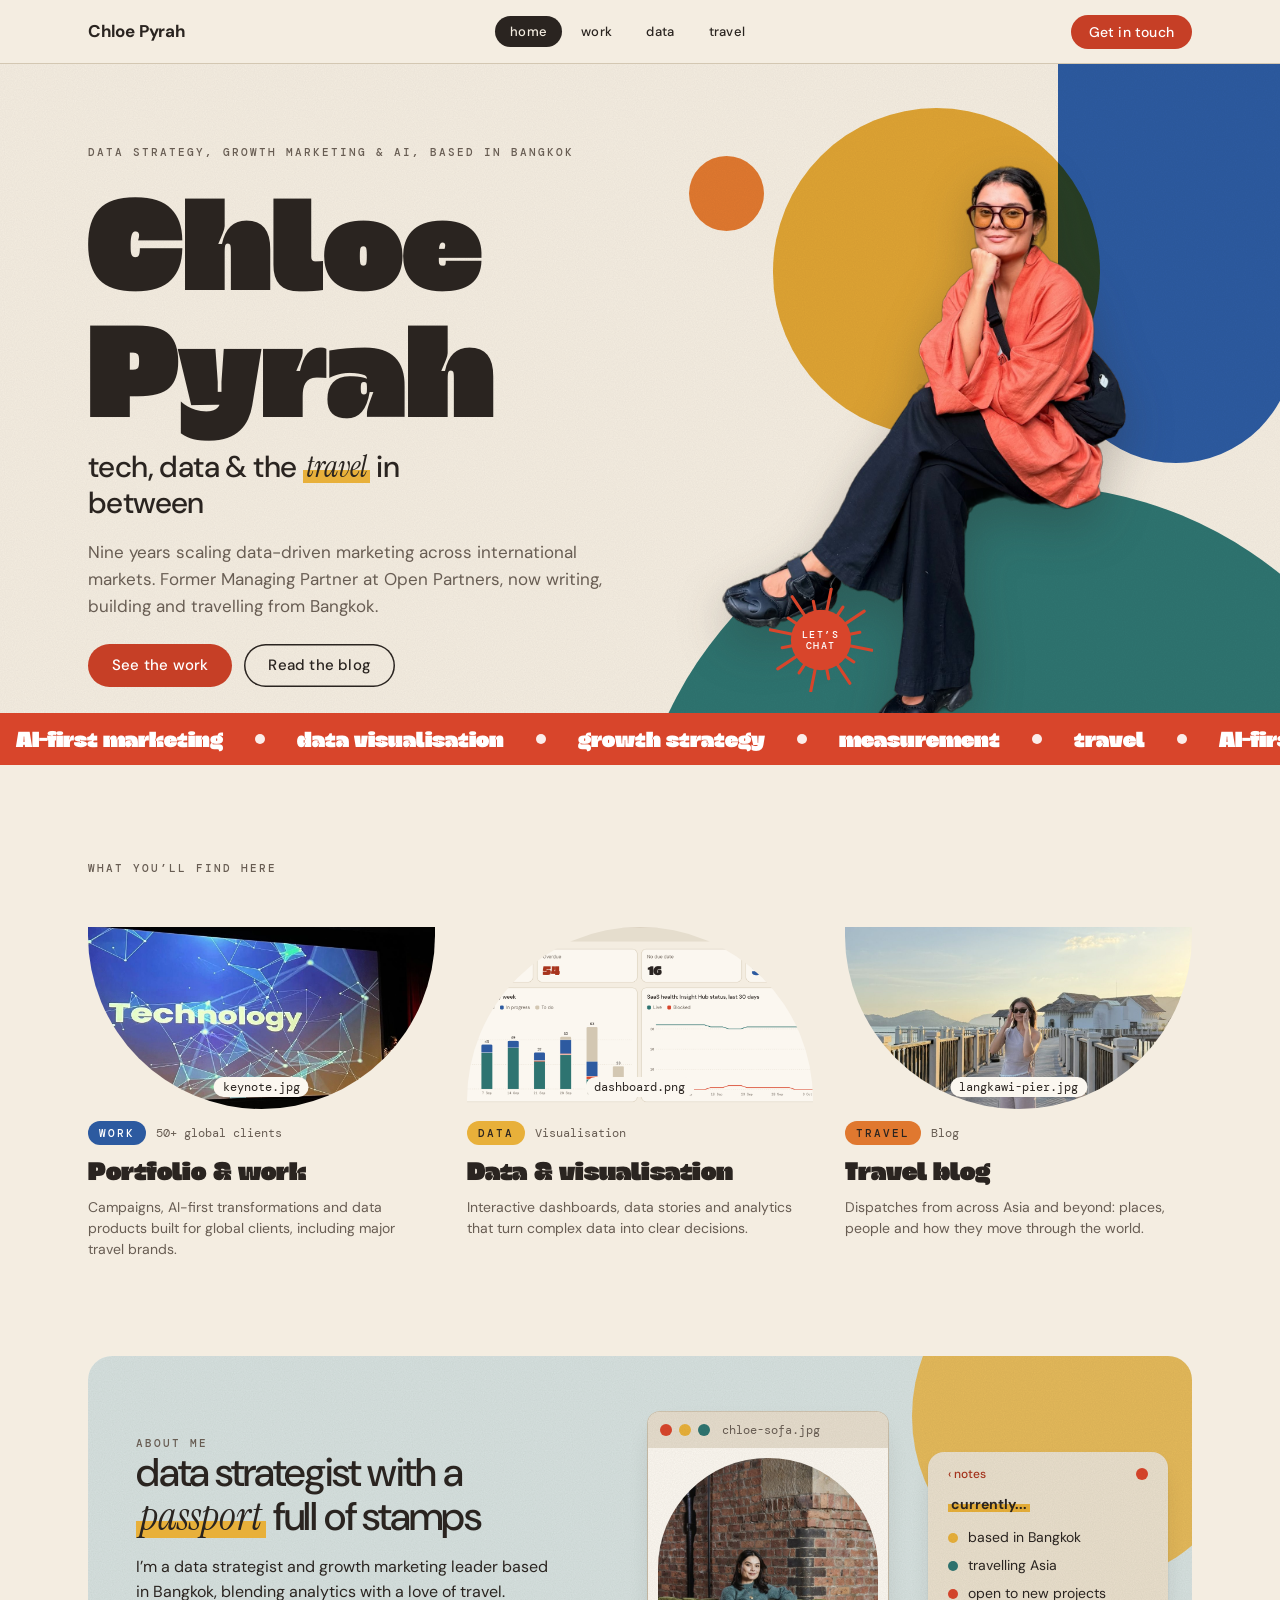
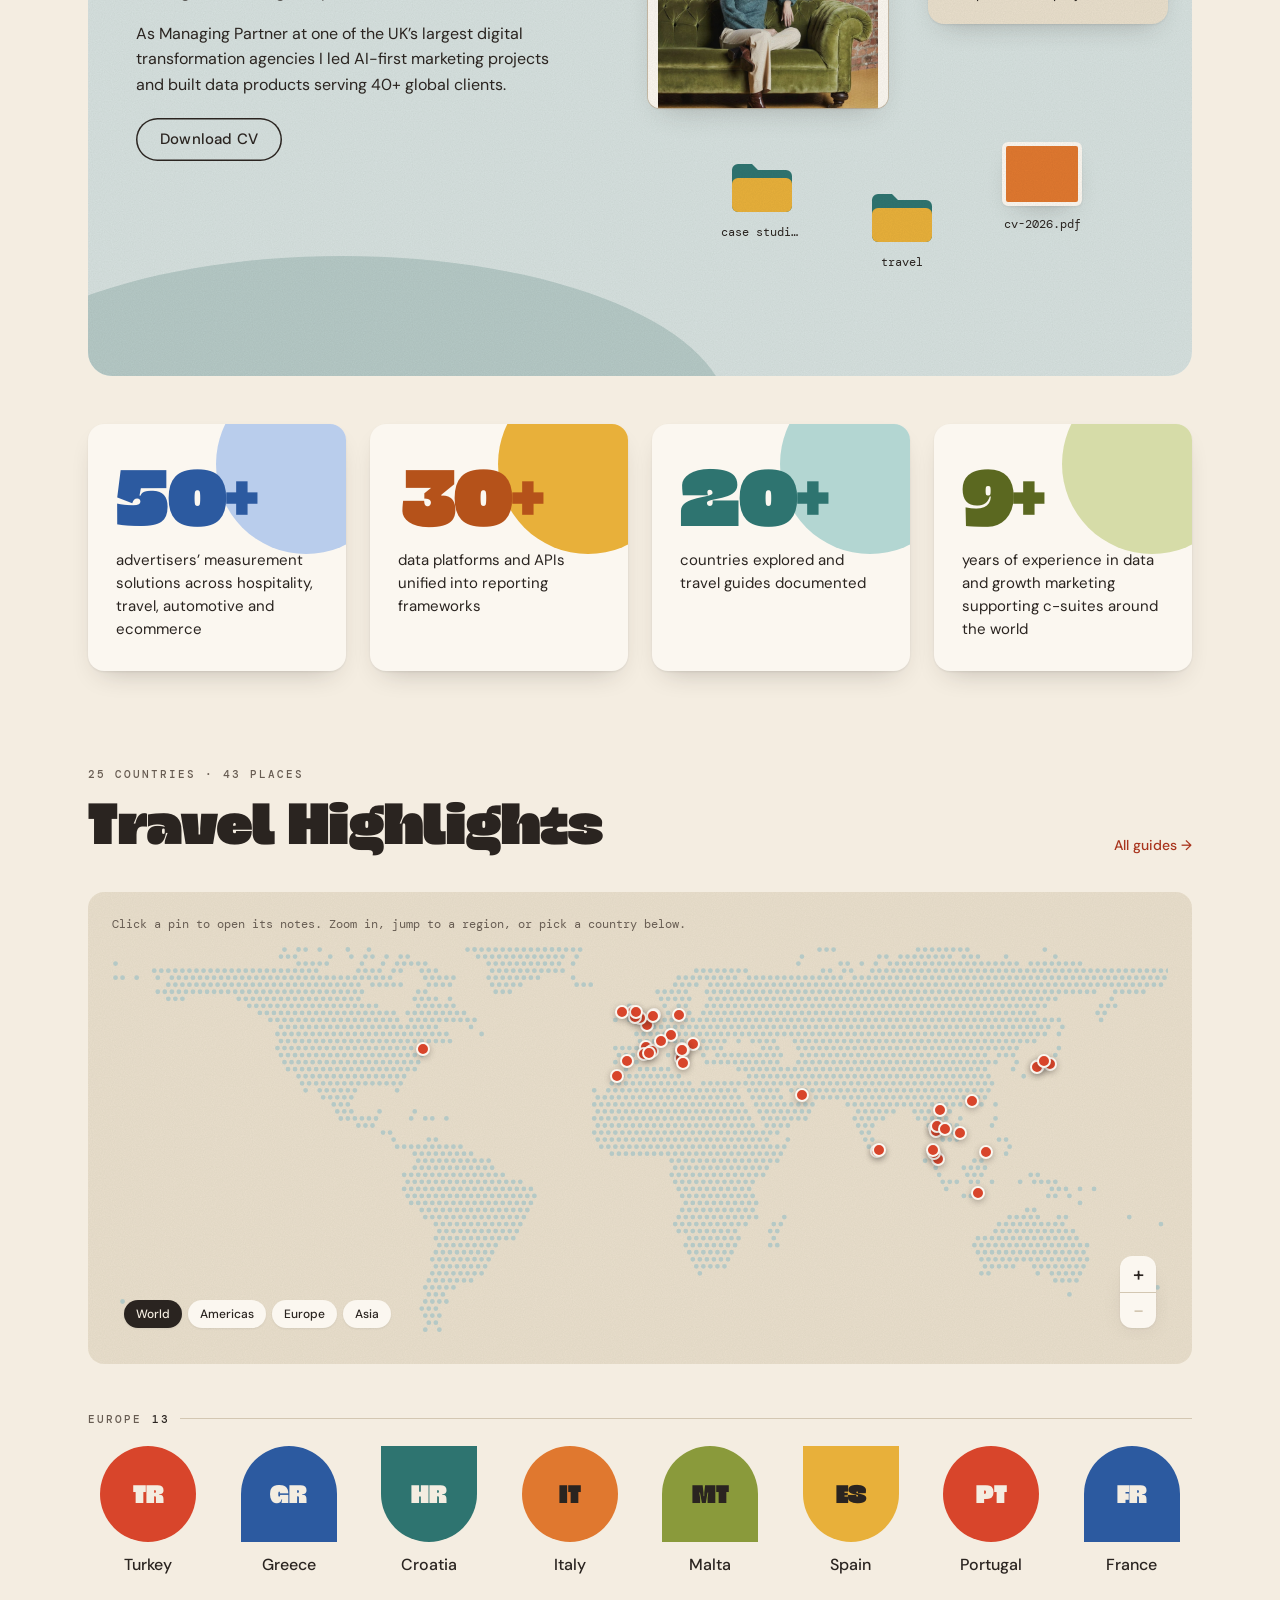
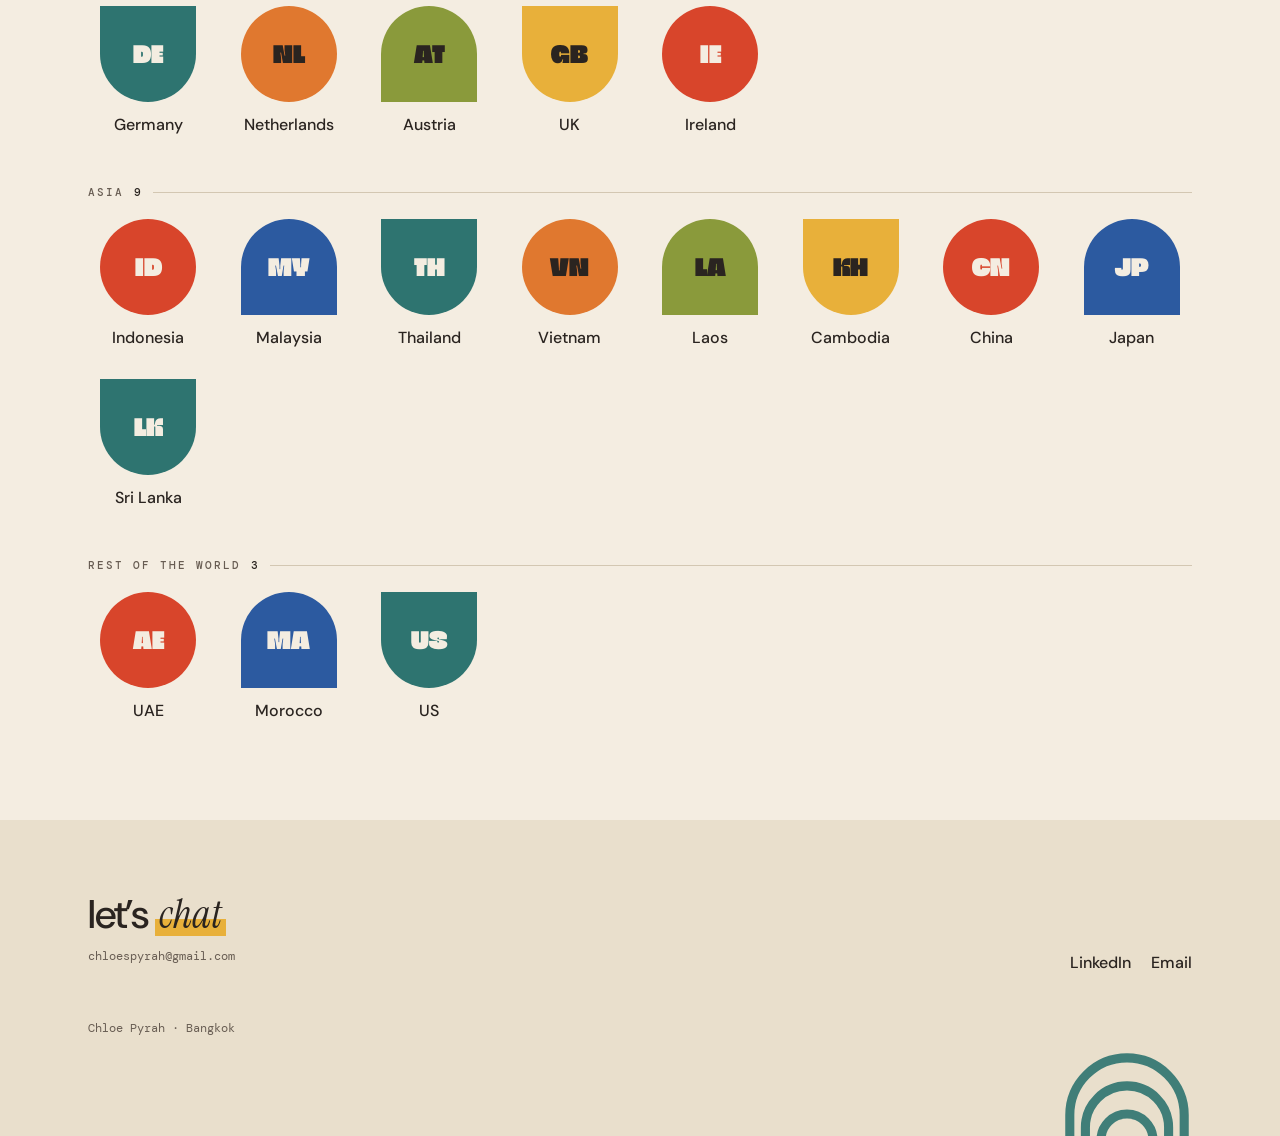
==== commit dde9476a: "Remove about page and laksa photo" ====
--- a/index.html
+++ b/index.html
@@ -30,7 +30,6 @@
         <a class="cp-pill" href="work.html">work</a>
         <a class="cp-pill" href="data.html">data</a>
         <a class="cp-pill" href="travel.html">travel</a>
-        <a class="cp-pill" href="about.html">about</a>
       </nav>
       <a class="cp-btn cp-btn-primary" href="mailto:chloespyrah@gmail.com">Get in touch</a>
     </div>
@@ -110,7 +109,6 @@
             <p>I&rsquo;m a data strategist and growth marketing leader based in Bangkok, blending analytics with a love of travel.</p>
             <p>As Managing Partner at one of the UK&rsquo;s largest digital transformation agencies I led AI-first marketing projects and built data products serving 40+ global clients.</p>
             <div class="cp-phero-actions" style="margin-top:20px">
-              <a class="cp-btn cp-btn-secondary" href="about.html">Full story</a>
               <a class="cp-btn cp-btn-outline" href="resume.pdf" download="Chloe-Pyrah-CV.pdf">Download CV</a>
             </div>
           </div>
--- a/assets/css/styles.css
+++ b/assets/css/styles.css
@@ -925,4 +925,5 @@
 @media (max-width: 600px) { .gallery { columns: 2; column-gap: 12px; } .gal { margin-bottom: 12px; } }
 .gal { display: block; } .gal-media { margin-bottom: 8px; }
 .gal-media[style*="ta-prohm"], .guide-photo[style*="ta-prohm"] { background-position: 82% 50%; }
-.guide-photo[style*="langkawi-pier"], .guide-photo[style*="hiriketiya"] { background-position: 50% 40%; }
+.guide-photo[style*="langkawi-pier"] { background-position: 50% 40%; }
+.page-hero-travel .ph-photo { background-position: 50% 40%; }
